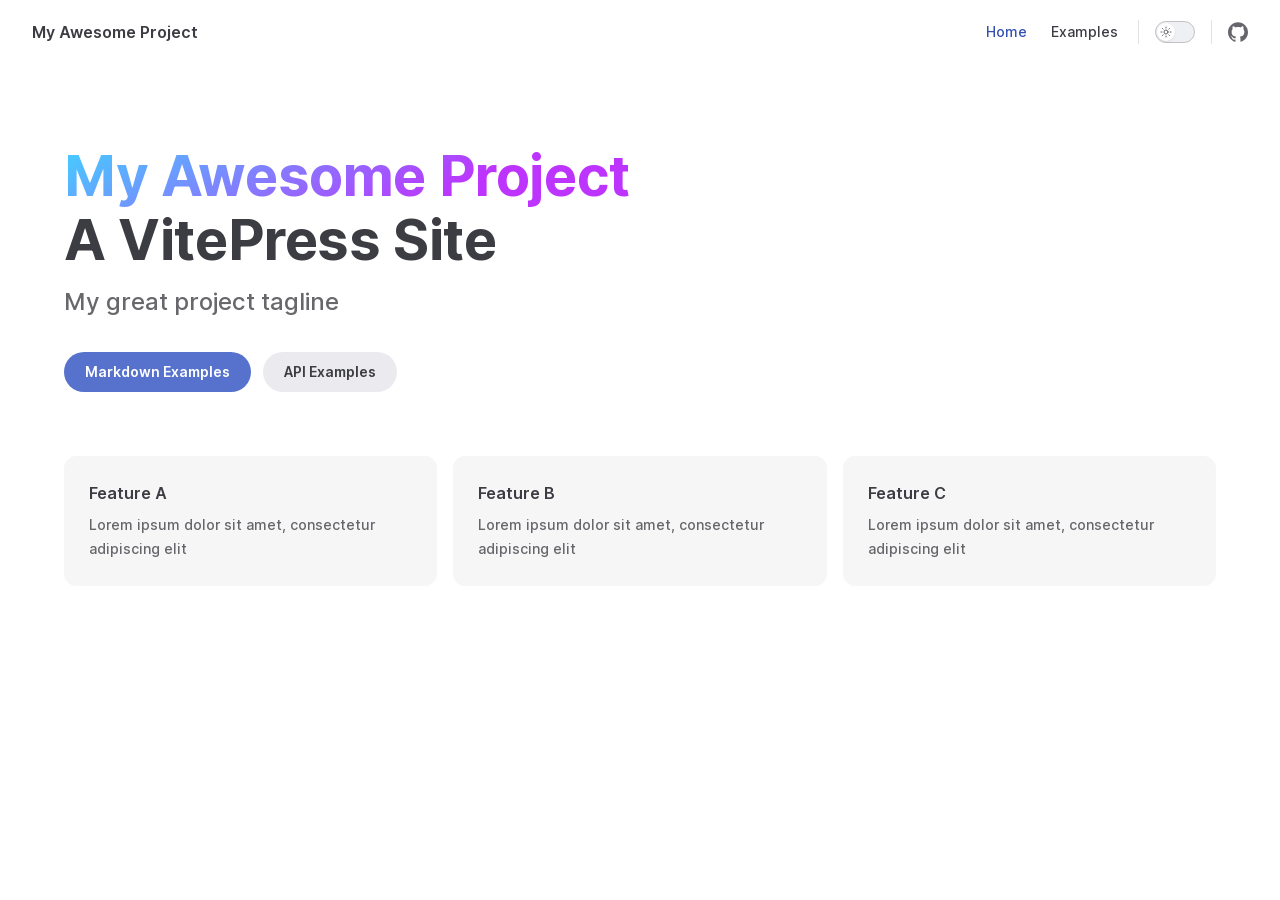
==== index.html @ 5af8e195 "Deploying to gh-pages from @ zhangmaolong/site@0ab5a3b5609241887025835de467642838b5fb81 🚀" ====
<!DOCTYPE html>
<html lang="en-US" dir="ltr">
  <head>
    <meta charset="utf-8">
    <meta name="viewport" content="width=device-width,initial-scale=1">
    <title>My Awesome Project</title>
    <meta name="description" content="A VitePress Site">
    <meta name="generator" content="VitePress v1.0.0-rc.44">
    <link rel="preload stylesheet" href="/assets/style.Crjlal7w.css" as="style">
    
    <script type="module" src="/assets/app.Dang8TwJ.js"></script>
    <link rel="preload" href="/assets/inter-roman-latin.Bu8hRsVA.woff2" as="font" type="font/woff2" crossorigin="">
    <link rel="modulepreload" href="/assets/chunks/framework.DJNpd0GG.js">
    <link rel="modulepreload" href="/assets/chunks/theme.CcxA9qVn.js">
    <link rel="modulepreload" href="/assets/index.md.Dby3Z3xr.lean.js">
    <script id="check-dark-mode">(()=>{const e=localStorage.getItem("vitepress-theme-appearance")||"auto",a=window.matchMedia("(prefers-color-scheme: dark)").matches;(!e||e==="auto"?a:e==="dark")&&document.documentElement.classList.add("dark")})();</script>
    <script id="check-mac-os">document.documentElement.classList.toggle("mac",/Mac|iPhone|iPod|iPad/i.test(navigator.platform));</script>
  </head>
  <body>
    <div id="app"><div class="Layout" data-v-730d874e><!--[--><!--]--><!--[--><span tabindex="-1" data-v-f8e4fa18></span><a href="#VPContent" class="VPSkipLink visually-hidden" data-v-f8e4fa18> Skip to content </a><!--]--><!----><header class="VPNav" data-v-730d874e data-v-f2d5ab49><div class="VPNavBar top" data-v-f2d5ab49 data-v-5117da3f><div class="wrapper" data-v-5117da3f><div class="container" data-v-5117da3f><div class="title" data-v-5117da3f><div class="VPNavBarTitle" data-v-5117da3f data-v-0aa328a5><a class="title" href="/" data-v-0aa328a5><!--[--><!--]--><!----><span data-v-0aa328a5>My Awesome Project</span><!--[--><!--]--></a></div></div><div class="content" data-v-5117da3f><div class="content-body" data-v-5117da3f><!--[--><!--]--><div class="VPNavBarSearch search" data-v-5117da3f><!----></div><nav aria-labelledby="main-nav-aria-label" class="VPNavBarMenu menu" data-v-5117da3f data-v-e668ad5e><span id="main-nav-aria-label" class="visually-hidden" data-v-e668ad5e>Main Navigation</span><!--[--><!--[--><a class="VPLink link VPNavBarMenuLink active" href="/" tabindex="0" data-v-e668ad5e data-v-145010f5><!--[--><span data-v-145010f5>Home</span><!--]--></a><!--]--><!--[--><a class="VPLink link VPNavBarMenuLink" href="/markdown-examples.html" tabindex="0" data-v-e668ad5e data-v-145010f5><!--[--><span data-v-145010f5>Examples</span><!--]--></a><!--]--><!--]--></nav><!----><div class="VPNavBarAppearance appearance" data-v-5117da3f data-v-3e006368><button class="VPSwitch VPSwitchAppearance" type="button" role="switch" title="Switch to dark theme" aria-checked="false" data-v-3e006368 data-v-73aa4517 data-v-01a73279><span class="check" data-v-01a73279><span class="icon" data-v-01a73279><!--[--><span class="vpi-sun sun" data-v-73aa4517></span><span class="vpi-moon moon" data-v-73aa4517></span><!--]--></span></span></button></div><div class="VPSocialLinks VPNavBarSocialLinks social-links" data-v-5117da3f data-v-faebd6c0 data-v-2df58448><!--[--><a class="VPSocialLink no-icon" href="https://github.com/vuejs/vitepress" aria-label="github" target="_blank" rel="noopener" data-v-2df58448 data-v-16775064><span class="vpi-social-github" /></a><!--]--></div><div class="VPFlyout VPNavBarExtra extra" data-v-5117da3f data-v-c2ef99ff data-v-0b4f1ce4><button type="button" class="button" aria-haspopup="true" aria-expanded="false" aria-label="extra navigation" data-v-0b4f1ce4><span class="vpi-more-horizontal icon" data-v-0b4f1ce4></span></button><div class="menu" data-v-0b4f1ce4><div class="VPMenu" data-v-0b4f1ce4 data-v-ffbcfee8><!----><!--[--><!--[--><!----><div class="group" data-v-c2ef99ff><div class="item appearance" data-v-c2ef99ff><p class="label" data-v-c2ef99ff>Appearance</p><div class="appearance-action" data-v-c2ef99ff><button class="VPSwitch VPSwitchAppearance" type="button" role="switch" title="Switch to dark theme" aria-checked="false" data-v-c2ef99ff data-v-73aa4517 data-v-01a73279><span class="check" data-v-01a73279><span class="icon" data-v-01a73279><!--[--><span class="vpi-sun sun" data-v-73aa4517></span><span class="vpi-moon moon" data-v-73aa4517></span><!--]--></span></span></button></div></div></div><div class="group" data-v-c2ef99ff><div class="item social-links" data-v-c2ef99ff><div class="VPSocialLinks social-links-list" data-v-c2ef99ff data-v-2df58448><!--[--><a class="VPSocialLink no-icon" href="https://github.com/vuejs/vitepress" aria-label="github" target="_blank" rel="noopener" data-v-2df58448 data-v-16775064><span class="vpi-social-github" /></a><!--]--></div></div></div><!--]--><!--]--></div></div></div><!--[--><!--]--><button type="button" class="VPNavBarHamburger hamburger" aria-label="mobile navigation" aria-expanded="false" aria-controls="VPNavScreen" data-v-5117da3f data-v-083282e1><span class="container" data-v-083282e1><span class="top" data-v-083282e1></span><span class="middle" data-v-083282e1></span><span class="bottom" data-v-083282e1></span></span></button></div></div></div></div><div class="divider" data-v-5117da3f><div class="divider-line" data-v-5117da3f></div></div></div><!----></header><!----><!----><div class="VPContent is-home" id="VPContent" data-v-730d874e data-v-97a14150><div class="VPHome" data-v-97a14150 data-v-e3a3ce57><!--[--><!--]--><div class="VPHero VPHomeHero" data-v-e3a3ce57 data-v-a7eb9db3><div class="container" data-v-a7eb9db3><div class="main" data-v-a7eb9db3><!--[--><!--]--><!--[--><h1 class="name" data-v-a7eb9db3><span class="clip" data-v-a7eb9db3>My Awesome Project</span></h1><p class="text" data-v-a7eb9db3>A VitePress Site</p><p class="tagline" data-v-a7eb9db3>My great project tagline</p><!--]--><!--[--><!--]--><div class="actions" data-v-a7eb9db3><!--[--><div class="action" data-v-a7eb9db3><a class="VPButton medium brand" href="/markdown-examples.html" data-v-a7eb9db3 data-v-7ad72123>Markdown Examples</a></div><div class="action" data-v-a7eb9db3><a class="VPButton medium alt" href="/api-examples.html" data-v-a7eb9db3 data-v-7ad72123>API Examples</a></div><!--]--></div><!--[--><!--]--></div><!----></div></div><!--[--><!--]--><!--[--><!--]--><div class="VPFeatures VPHomeFeatures" data-v-e3a3ce57 data-v-793554e1><div class="container" data-v-793554e1><div class="items" data-v-793554e1><!--[--><div class="grid-3 item" data-v-793554e1><div class="VPLink no-icon VPFeature" data-v-793554e1 data-v-e81cbb22><!--[--><article class="box" data-v-e81cbb22><!----><h2 class="title" data-v-e81cbb22>Feature A</h2><p class="details" data-v-e81cbb22>Lorem ipsum dolor sit amet, consectetur adipiscing elit</p><!----></article><!--]--></div></div><div class="grid-3 item" data-v-793554e1><div class="VPLink no-icon VPFeature" data-v-793554e1 data-v-e81cbb22><!--[--><article class="box" data-v-e81cbb22><!----><h2 class="title" data-v-e81cbb22>Feature B</h2><p class="details" data-v-e81cbb22>Lorem ipsum dolor sit amet, consectetur adipiscing elit</p><!----></article><!--]--></div></div><div class="grid-3 item" data-v-793554e1><div class="VPLink no-icon VPFeature" data-v-793554e1 data-v-e81cbb22><!--[--><article class="box" data-v-e81cbb22><!----><h2 class="title" data-v-e81cbb22>Feature C</h2><p class="details" data-v-e81cbb22>Lorem ipsum dolor sit amet, consectetur adipiscing elit</p><!----></article><!--]--></div></div><!--]--></div></div></div><!--[--><!--]--><div class="vp-doc container" style="--vp-offset:calc(50% - Infinitypx);" data-v-e3a3ce57 data-v-db194ff4><!--[--><div style="position:relative;" data-v-e3a3ce57><div></div></div><!--]--></div></div></div><!----><!--[--><!--]--></div></div>
    <script>window.__VP_HASH_MAP__=JSON.parse("{\"markdown-examples.md\":\"Cfq8M2Vy\",\"api-examples.md\":\"CEuHVTId\",\"index.md\":\"Dby3Z3xr\"}");window.__VP_SITE_DATA__=JSON.parse("{\"lang\":\"en-US\",\"dir\":\"ltr\",\"title\":\"My Awesome Project\",\"description\":\"A VitePress Site\",\"base\":\"/\",\"head\":[],\"router\":{\"prefetchLinks\":true},\"appearance\":true,\"themeConfig\":{\"nav\":[{\"text\":\"Home\",\"link\":\"/\"},{\"text\":\"Examples\",\"link\":\"/markdown-examples\"}],\"sidebar\":[{\"text\":\"Examples\",\"items\":[{\"text\":\"Markdown Examples\",\"link\":\"/markdown-examples\"},{\"text\":\"Runtime API Examples\",\"link\":\"/api-examples\"}]}],\"socialLinks\":[{\"icon\":\"github\",\"link\":\"https://github.com/vuejs/vitepress\"}]},\"locales\":{},\"scrollOffset\":134,\"cleanUrls\":false}");</script>
    
  </body>
</html>
---- assets/style.Crjlal7w.css ----
@font-face{font-family:Inter var;font-weight:100 900;font-display:swap;font-style:normal;font-named-instance:"Regular";src:url(/assets/inter-roman-cyrillic.CMhn1ESj.woff2) format("woff2");unicode-range:U+0301,U+0400-045F,U+0490-0491,U+04B0-04B1,U+2116}@font-face{font-family:Inter var;font-weight:100 900;font-display:swap;font-style:normal;font-named-instance:"Regular";src:url(/assets/inter-roman-cyrillic-ext.DxP3Awbn.woff2) format("woff2");unicode-range:U+0460-052F,U+1C80-1C88,U+20B4,U+2DE0-2DFF,U+A640-A69F,U+FE2E-FE2F}@font-face{font-family:Inter var;font-weight:100 900;font-display:swap;font-style:normal;font-named-instance:"Regular";src:url(/assets/inter-roman-greek.JvnBZ4YD.woff2) format("woff2");unicode-range:U+0370-03FF}@font-face{font-family:Inter var;font-weight:100 900;font-display:swap;font-style:normal;font-named-instance:"Regular";src:url(/assets/inter-roman-greek-ext.D0mI3NpI.woff2) format("woff2");unicode-range:U+1F00-1FFF}@font-face{font-family:Inter var;font-weight:100 900;font-display:swap;font-style:normal;font-named-instance:"Regular";src:url(/assets/inter-roman-latin.Bu8hRsVA.woff2) format("woff2");unicode-range:U+0000-00FF,U+0131,U+0152-0153,U+02BB-02BC,U+02C6,U+02DA,U+02DC,U+2000-206F,U+2074,U+20AC,U+2122,U+2191,U+2193,U+2212,U+2215,U+FEFF,U+FFFD}@font-face{font-family:Inter var;font-weight:100 900;font-display:swap;font-style:normal;font-named-instance:"Regular";src:url(/assets/inter-roman-latin-ext.ZlYT4o7i.woff2) format("woff2");unicode-range:U+0100-024F,U+0259,U+1E00-1EFF,U+2020,U+20A0-20AB,U+20AD-20CF,U+2113,U+2C60-2C7F,U+A720-A7FF}@font-face{font-family:Inter var;font-weight:100 900;font-display:swap;font-style:normal;font-named-instance:"Regular";src:url(/assets/inter-roman-vietnamese.ClpjcLMQ.woff2) format("woff2");unicode-range:U+0102-0103,U+0110-0111,U+0128-0129,U+0168-0169,U+01A0-01A1,U+01AF-01B0,U+1EA0-1EF9,U+20AB}@font-face{font-family:Inter var;font-weight:100 900;font-display:swap;font-style:italic;font-named-instance:"Italic";src:url(/assets/inter-italic-cyrillic.D6csxwjC.woff2) format("woff2");unicode-range:U+0301,U+0400-045F,U+0490-0491,U+04B0-04B1,U+2116}@font-face{font-family:Inter var;font-weight:100 900;font-display:swap;font-style:italic;font-named-instance:"Italic";src:url(/assets/inter-italic-cyrillic-ext.5XJwZIOp.woff2) format("woff2");unicode-range:U+0460-052F,U+1C80-1C88,U+20B4,U+2DE0-2DFF,U+A640-A69F,U+FE2E-FE2F}@font-face{font-family:Inter var;font-weight:100 900;font-display:swap;font-style:italic;font-named-instance:"Italic";src:url(/assets/inter-italic-greek.9J96vYpw.woff2) format("woff2");unicode-range:U+0370-03FF}@font-face{font-family:Inter var;font-weight:100 900;font-display:swap;font-style:italic;font-named-instance:"Italic";src:url(/assets/inter-italic-greek-ext.CHOfFY1k.woff2) format("woff2");unicode-range:U+1F00-1FFF}@font-face{font-family:Inter var;font-weight:100 900;font-display:swap;font-style:italic;font-named-instance:"Italic";src:url(/assets/inter-italic-latin.DbsTr1gm.woff2) format("woff2");unicode-range:U+0000-00FF,U+0131,U+0152-0153,U+02BB-02BC,U+02C6,U+02DA,U+02DC,U+2000-206F,U+2074,U+20AC,U+2122,U+2191,U+2193,U+2212,U+2215,U+FEFF,U+FFFD}@font-face{font-family:Inter var;font-weight:100 900;font-display:swap;font-style:italic;font-named-instance:"Italic";src:url(/assets/inter-italic-latin-ext.BGcWXLrn.woff2) format("woff2");unicode-range:U+0100-024F,U+0259,U+1E00-1EFF,U+2020,U+20A0-20AB,U+20AD-20CF,U+2113,U+2C60-2C7F,U+A720-A7FF}@font-face{font-family:Inter var;font-weight:100 900;font-display:swap;font-style:italic;font-named-instance:"Italic";src:url(/assets/inter-italic-vietnamese.DHNAd7Wr.woff2) format("woff2");unicode-range:U+0102-0103,U+0110-0111,U+0128-0129,U+0168-0169,U+01A0-01A1,U+01AF-01B0,U+1EA0-1EF9,U+20AB}@font-face{font-family:Chinese Quotes;src:local("PingFang SC Regular"),local("PingFang SC"),local("SimHei"),local("Source Han Sans SC");unicode-range:U+2018,U+2019,U+201C,U+201D}:root{--vp-c-white: #ffffff;--vp-c-black: #000000;--vp-c-neutral: var(--vp-c-black);--vp-c-neutral-inverse: var(--vp-c-white)}.dark{--vp-c-neutral: var(--vp-c-white);--vp-c-neutral-inverse: var(--vp-c-black)}:root{--vp-c-gray-1: #dddde3;--vp-c-gray-2: #e4e4e9;--vp-c-gray-3: #ebebef;--vp-c-gray-soft: rgba(142, 150, 170, .14);--vp-c-indigo-1: #3451b2;--vp-c-indigo-2: #3a5ccc;--vp-c-indigo-3: #5672cd;--vp-c-indigo-soft: rgba(100, 108, 255, .14);--vp-c-purple-1: #6f42c1;--vp-c-purple-2: #7e4cc9;--vp-c-purple-3: #8e5cd9;--vp-c-purple-soft: rgba(159, 122, 234, .14);--vp-c-green-1: #18794e;--vp-c-green-2: #299764;--vp-c-green-3: #30a46c;--vp-c-green-soft: rgba(16, 185, 129, .14);--vp-c-yellow-1: #915930;--vp-c-yellow-2: #946300;--vp-c-yellow-3: #9f6a00;--vp-c-yellow-soft: rgba(234, 179, 8, .14);--vp-c-red-1: #b8272c;--vp-c-red-2: #d5393e;--vp-c-red-3: #e0575b;--vp-c-red-soft: rgba(244, 63, 94, .14);--vp-c-sponsor: #db2777}.dark{--vp-c-gray-1: #515c67;--vp-c-gray-2: #414853;--vp-c-gray-3: #32363f;--vp-c-gray-soft: rgba(101, 117, 133, .16);--vp-c-indigo-1: #a8b1ff;--vp-c-indigo-2: #5c73e7;--vp-c-indigo-3: #3e63dd;--vp-c-indigo-soft: rgba(100, 108, 255, .16);--vp-c-purple-1: #c8abfa;--vp-c-purple-2: #a879e6;--vp-c-purple-3: #8e5cd9;--vp-c-purple-soft: rgba(159, 122, 234, .16);--vp-c-green-1: #3dd68c;--vp-c-green-2: #30a46c;--vp-c-green-3: #298459;--vp-c-green-soft: rgba(16, 185, 129, .16);--vp-c-yellow-1: #f9b44e;--vp-c-yellow-2: #da8b17;--vp-c-yellow-3: #a46a0a;--vp-c-yellow-soft: rgba(234, 179, 8, .16);--vp-c-red-1: #f66f81;--vp-c-red-2: #f14158;--vp-c-red-3: #b62a3c;--vp-c-red-soft: rgba(244, 63, 94, .16)}:root{--vp-c-bg: #ffffff;--vp-c-bg-alt: #f6f6f7;--vp-c-bg-elv: #ffffff;--vp-c-bg-soft: #f6f6f7}.dark{--vp-c-bg: #1b1b1f;--vp-c-bg-alt: #161618;--vp-c-bg-elv: #202127;--vp-c-bg-soft: #202127}:root{--vp-c-border: #c2c2c4;--vp-c-divider: #e2e2e3;--vp-c-gutter: #e2e2e3}.dark{--vp-c-border: #3c3f44;--vp-c-divider: #2e2e32;--vp-c-gutter: #000000}:root{--vp-c-text-1: rgba(60, 60, 67);--vp-c-text-2: rgba(60, 60, 67, .78);--vp-c-text-3: rgba(60, 60, 67, .56)}.dark{--vp-c-text-1: rgba(255, 255, 245, .86);--vp-c-text-2: rgba(235, 235, 245, .6);--vp-c-text-3: rgba(235, 235, 245, .38)}:root{--vp-c-default-1: var(--vp-c-gray-1);--vp-c-default-2: var(--vp-c-gray-2);--vp-c-default-3: var(--vp-c-gray-3);--vp-c-default-soft: var(--vp-c-gray-soft);--vp-c-brand-1: var(--vp-c-indigo-1);--vp-c-brand-2: var(--vp-c-indigo-2);--vp-c-brand-3: var(--vp-c-indigo-3);--vp-c-brand-soft: var(--vp-c-indigo-soft);--vp-c-brand: var(--vp-c-brand-1);--vp-c-tip-1: var(--vp-c-brand-1);--vp-c-tip-2: var(--vp-c-brand-2);--vp-c-tip-3: var(--vp-c-brand-3);--vp-c-tip-soft: var(--vp-c-brand-soft);--vp-c-note-1: var(--vp-c-brand-1);--vp-c-note-2: var(--vp-c-brand-2);--vp-c-note-3: var(--vp-c-brand-3);--vp-c-note-soft: var(--vp-c-brand-soft);--vp-c-success-1: var(--vp-c-green-1);--vp-c-success-2: var(--vp-c-green-2);--vp-c-success-3: var(--vp-c-green-3);--vp-c-success-soft: var(--vp-c-green-soft);--vp-c-important-1: var(--vp-c-purple-1);--vp-c-important-2: var(--vp-c-purple-2);--vp-c-important-3: var(--vp-c-purple-3);--vp-c-important-soft: var(--vp-c-purple-soft);--vp-c-warning-1: var(--vp-c-yellow-1);--vp-c-warning-2: var(--vp-c-yellow-2);--vp-c-warning-3: var(--vp-c-yellow-3);--vp-c-warning-soft: var(--vp-c-yellow-soft);--vp-c-danger-1: var(--vp-c-red-1);--vp-c-danger-2: var(--vp-c-red-2);--vp-c-danger-3: var(--vp-c-red-3);--vp-c-danger-soft: var(--vp-c-red-soft);--vp-c-caution-1: var(--vp-c-red-1);--vp-c-caution-2: var(--vp-c-red-2);--vp-c-caution-3: var(--vp-c-red-3);--vp-c-caution-soft: var(--vp-c-red-soft)}:root{--vp-font-family-base: "Chinese Quotes", "Inter var", "Inter", ui-sans-serif, system-ui, -apple-system, BlinkMacSystemFont, "Segoe UI", Roboto, "Helvetica Neue", Helvetica, Arial, "Noto Sans", sans-serif, "Apple Color Emoji", "Segoe UI Emoji", "Segoe UI Symbol", "Noto Color Emoji";--vp-font-family-mono: ui-monospace, SFMono-Regular, "SF Mono", Menlo, Monaco, Consolas, "Liberation Mono", "Courier New", monospace}:root{--vp-shadow-1: 0 1px 2px rgba(0, 0, 0, .04), 0 1px 2px rgba(0, 0, 0, .06);--vp-shadow-2: 0 3px 12px rgba(0, 0, 0, .07), 0 1px 4px rgba(0, 0, 0, .07);--vp-shadow-3: 0 12px 32px rgba(0, 0, 0, .1), 0 2px 6px rgba(0, 0, 0, .08);--vp-shadow-4: 0 14px 44px rgba(0, 0, 0, .12), 0 3px 9px rgba(0, 0, 0, .12);--vp-shadow-5: 0 18px 56px rgba(0, 0, 0, .16), 0 4px 12px rgba(0, 0, 0, .16)}:root{--vp-z-index-footer: 10;--vp-z-index-local-nav: 20;--vp-z-index-nav: 30;--vp-z-index-layout-top: 40;--vp-z-index-backdrop: 50;--vp-z-index-sidebar: 60}@media (min-width: 960px){:root{--vp-z-index-sidebar: 25}}:root{--vp-layout-max-width: 1440px}:root{--vp-header-anchor-symbol: "#"}:root{--vp-code-line-height: 1.7;--vp-code-font-size: .875em;--vp-code-color: var(--vp-c-brand-1);--vp-code-link-color: var(--vp-c-brand-1);--vp-code-link-hover-color: var(--vp-c-brand-2);--vp-code-bg: var(--vp-c-default-soft);--vp-code-block-color: var(--vp-c-text-2);--vp-code-block-bg: var(--vp-c-bg-alt);--vp-code-block-divider-color: var(--vp-c-gutter);--vp-code-lang-color: var(--vp-c-text-3);--vp-code-line-highlight-color: var(--vp-c-default-soft);--vp-code-line-number-color: var(--vp-c-text-3);--vp-code-line-diff-add-color: var(--vp-c-success-soft);--vp-code-line-diff-add-symbol-color: var(--vp-c-success-1);--vp-code-line-diff-remove-color: var(--vp-c-danger-soft);--vp-code-line-diff-remove-symbol-color: var(--vp-c-danger-1);--vp-code-line-warning-color: var(--vp-c-warning-soft);--vp-code-line-error-color: var(--vp-c-danger-soft);--vp-code-copy-code-border-color: var(--vp-c-divider);--vp-code-copy-code-bg: var(--vp-c-bg-soft);--vp-code-copy-code-hover-border-color: var(--vp-c-divider);--vp-code-copy-code-hover-bg: var(--vp-c-bg);--vp-code-copy-code-active-text: var(--vp-c-text-2);--vp-code-copy-copied-text-content: "Copied";--vp-code-tab-divider: var(--vp-code-block-divider-color);--vp-code-tab-text-color: var(--vp-c-text-2);--vp-code-tab-bg: var(--vp-code-block-bg);--vp-code-tab-hover-text-color: var(--vp-c-text-1);--vp-code-tab-active-text-color: var(--vp-c-text-1);--vp-code-tab-active-bar-color: var(--vp-c-brand-1)}:root{--vp-button-brand-border: transparent;--vp-button-brand-text: var(--vp-c-white);--vp-button-brand-bg: var(--vp-c-brand-3);--vp-button-brand-hover-border: transparent;--vp-button-brand-hover-text: var(--vp-c-white);--vp-button-brand-hover-bg: var(--vp-c-brand-2);--vp-button-brand-active-border: transparent;--vp-button-brand-active-text: var(--vp-c-white);--vp-button-brand-active-bg: var(--vp-c-brand-1);--vp-button-alt-border: transparent;--vp-button-alt-text: var(--vp-c-text-1);--vp-button-alt-bg: var(--vp-c-default-3);--vp-button-alt-hover-border: transparent;--vp-button-alt-hover-text: var(--vp-c-text-1);--vp-button-alt-hover-bg: var(--vp-c-default-2);--vp-button-alt-active-border: transparent;--vp-button-alt-active-text: var(--vp-c-text-1);--vp-button-alt-active-bg: var(--vp-c-default-1);--vp-button-sponsor-border: var(--vp-c-text-2);--vp-button-sponsor-text: var(--vp-c-text-2);--vp-button-sponsor-bg: transparent;--vp-button-sponsor-hover-border: var(--vp-c-sponsor);--vp-button-sponsor-hover-text: var(--vp-c-sponsor);--vp-button-sponsor-hover-bg: transparent;--vp-button-sponsor-active-border: var(--vp-c-sponsor);--vp-button-sponsor-active-text: var(--vp-c-sponsor);--vp-button-sponsor-active-bg: transparent}:root{--vp-custom-block-font-size: 14px;--vp-custom-block-code-font-size: 13px;--vp-custom-block-info-border: transparent;--vp-custom-block-info-text: var(--vp-c-text-1);--vp-custom-block-info-bg: var(--vp-c-default-soft);--vp-custom-block-info-code-bg: var(--vp-c-default-soft);--vp-custom-block-note-border: transparent;--vp-custom-block-note-text: var(--vp-c-text-1);--vp-custom-block-note-bg: var(--vp-c-default-soft);--vp-custom-block-note-code-bg: var(--vp-c-default-soft);--vp-custom-block-tip-border: transparent;--vp-custom-block-tip-text: var(--vp-c-text-1);--vp-custom-block-tip-bg: var(--vp-c-tip-soft);--vp-custom-block-tip-code-bg: var(--vp-c-tip-soft);--vp-custom-block-important-border: transparent;--vp-custom-block-important-text: var(--vp-c-text-1);--vp-custom-block-important-bg: var(--vp-c-important-soft);--vp-custom-block-important-code-bg: var(--vp-c-important-soft);--vp-custom-block-warning-border: transparent;--vp-custom-block-warning-text: var(--vp-c-text-1);--vp-custom-block-warning-bg: var(--vp-c-warning-soft);--vp-custom-block-warning-code-bg: var(--vp-c-warning-soft);--vp-custom-block-danger-border: transparent;--vp-custom-block-danger-text: var(--vp-c-text-1);--vp-custom-block-danger-bg: var(--vp-c-danger-soft);--vp-custom-block-danger-code-bg: var(--vp-c-danger-soft);--vp-custom-block-caution-border: transparent;--vp-custom-block-caution-text: var(--vp-c-text-1);--vp-custom-block-caution-bg: var(--vp-c-caution-soft);--vp-custom-block-caution-code-bg: var(--vp-c-caution-soft);--vp-custom-block-details-border: var(--vp-custom-block-info-border);--vp-custom-block-details-text: var(--vp-custom-block-info-text);--vp-custom-block-details-bg: var(--vp-custom-block-info-bg);--vp-custom-block-details-code-bg: var(--vp-custom-block-info-code-bg)}:root{--vp-input-border-color: var(--vp-c-border);--vp-input-bg-color: var(--vp-c-bg-alt);--vp-input-switch-bg-color: var(--vp-c-default-soft)}:root{--vp-nav-height: 64px;--vp-nav-bg-color: var(--vp-c-bg);--vp-nav-screen-bg-color: var(--vp-c-bg);--vp-nav-logo-height: 24px}.hide-nav{--vp-nav-height: 0px}.hide-nav .VPSidebar{--vp-nav-height: 22px}:root{--vp-local-nav-bg-color: var(--vp-c-bg)}:root{--vp-sidebar-width: 272px;--vp-sidebar-bg-color: var(--vp-c-bg-alt)}:root{--vp-backdrop-bg-color: rgba(0, 0, 0, .6)}:root{--vp-home-hero-name-color: var(--vp-c-brand-1);--vp-home-hero-name-background: transparent;--vp-home-hero-image-background-image: none;--vp-home-hero-image-filter: none}:root{--vp-badge-info-border: transparent;--vp-badge-info-text: var(--vp-c-text-2);--vp-badge-info-bg: var(--vp-c-default-soft);--vp-badge-tip-border: transparent;--vp-badge-tip-text: var(--vp-c-tip-1);--vp-badge-tip-bg: var(--vp-c-tip-soft);--vp-badge-warning-border: transparent;--vp-badge-warning-text: var(--vp-c-warning-1);--vp-badge-warning-bg: var(--vp-c-warning-soft);--vp-badge-danger-border: transparent;--vp-badge-danger-text: var(--vp-c-danger-1);--vp-badge-danger-bg: var(--vp-c-danger-soft)}:root{--vp-carbon-ads-text-color: var(--vp-c-text-1);--vp-carbon-ads-poweredby-color: var(--vp-c-text-2);--vp-carbon-ads-bg-color: var(--vp-c-bg-soft);--vp-carbon-ads-hover-text-color: var(--vp-c-brand-1);--vp-carbon-ads-hover-poweredby-color: var(--vp-c-text-1)}:root{--vp-local-search-bg: var(--vp-c-bg);--vp-local-search-result-bg: var(--vp-c-bg);--vp-local-search-result-border: var(--vp-c-divider);--vp-local-search-result-selected-bg: var(--vp-c-bg);--vp-local-search-result-selected-border: var(--vp-c-brand-1);--vp-local-search-highlight-bg: var(--vp-c-brand-1);--vp-local-search-highlight-text: var(--vp-c-neutral-inverse)}@media (prefers-reduced-motion: reduce){*,:before,:after{animation-delay:-1ms!important;animation-duration:1ms!important;animation-iteration-count:1!important;background-attachment:initial!important;scroll-behavior:auto!important;transition-duration:0s!important;transition-delay:0s!important}}*,:before,:after{box-sizing:border-box}html{line-height:1.4;font-size:16px;-webkit-text-size-adjust:100%}html.dark{color-scheme:dark}body{margin:0;width:100%;min-width:320px;min-height:100vh;line-height:24px;font-family:var(--vp-font-family-base);font-size:16px;font-weight:400;color:var(--vp-c-text-1);background-color:var(--vp-c-bg);font-synthesis:style;text-rendering:optimizeLegibility;-webkit-font-smoothing:antialiased;-moz-osx-font-smoothing:grayscale}main{display:block}h1,h2,h3,h4,h5,h6{margin:0;line-height:24px;font-size:16px;font-weight:400}p{margin:0}strong,b{font-weight:600}a,area,button,[role=button],input,label,select,summary,textarea{touch-action:manipulation}a{color:inherit;text-decoration:inherit}ol,ul{list-style:none;margin:0;padding:0}blockquote{margin:0}pre,code,kbd,samp{font-family:var(--vp-font-family-mono)}img,svg,video,canvas,audio,iframe,embed,object{display:block}figure{margin:0}img,video{max-width:100%;height:auto}button,input,optgroup,select,textarea{border:0;padding:0;line-height:inherit;color:inherit}button{padding:0;font-family:inherit;background-color:transparent;background-image:none}button:enabled,[role=button]:enabled{cursor:pointer}button:focus,button:focus-visible{outline:1px dotted;outline:4px auto -webkit-focus-ring-color}button:focus:not(:focus-visible){outline:none!important}input:focus,textarea:focus,select:focus{outline:none}table{border-collapse:collapse}input{background-color:transparent}input:-ms-input-placeholder,textarea:-ms-input-placeholder{color:var(--vp-c-text-3)}input::-ms-input-placeholder,textarea::-ms-input-placeholder{color:var(--vp-c-text-3)}input::placeholder,textarea::placeholder{color:var(--vp-c-text-3)}input::-webkit-outer-spin-button,input::-webkit-inner-spin-button{-webkit-appearance:none;margin:0}input[type=number]{-moz-appearance:textfield}textarea{resize:vertical}select{-webkit-appearance:none}fieldset{margin:0;padding:0}h1,h2,h3,h4,h5,h6,li,p{overflow-wrap:break-word}vite-error-overlay{z-index:9999}mjx-container{display:inline-block;margin:auto 2px -2px}mjx-container>svg{display:inline-block;margin:auto}[class^=vpi-],[class*=" vpi-"],.vp-icon{width:1em;height:1em}[class^=vpi-].bg,[class*=" vpi-"].bg,.vp-icon.bg{background-size:100% 100%;background-color:transparent}[class^=vpi-]:not(.bg),[class*=" vpi-"]:not(.bg),.vp-icon:not(.bg){-webkit-mask:var(--icon) no-repeat;mask:var(--icon) no-repeat;-webkit-mask-size:100% 100%;mask-size:100% 100%;background-color:currentColor;color:inherit}.vpi-align-left{--icon: url("data:image/svg+xml,%3Csvg xmlns='http://www.w3.org/2000/svg' fill='none' stroke='currentColor' stroke-linecap='round' stroke-linejoin='round' stroke-width='2' viewBox='0 0 24 24'%3E%3Cpath d='M21 6H3M15 12H3M17 18H3'/%3E%3C/svg%3E")}.vpi-arrow-right,.vpi-arrow-down,.vpi-arrow-left,.vpi-arrow-up{--icon: url("data:image/svg+xml,%3Csvg xmlns='http://www.w3.org/2000/svg' fill='none' stroke='currentColor' stroke-linecap='round' stroke-linejoin='round' stroke-width='2' viewBox='0 0 24 24'%3E%3Cpath d='M5 12h14M12 5l7 7-7 7'/%3E%3C/svg%3E")}.vpi-chevron-right,.vpi-chevron-down,.vpi-chevron-left,.vpi-chevron-up{--icon: url("data:image/svg+xml,%3Csvg xmlns='http://www.w3.org/2000/svg' fill='none' stroke='currentColor' stroke-linecap='round' stroke-linejoin='round' stroke-width='2' viewBox='0 0 24 24'%3E%3Cpath d='m9 18 6-6-6-6'/%3E%3C/svg%3E")}.vpi-chevron-down,.vpi-arrow-down{transform:rotate(90deg)}.vpi-chevron-left,.vpi-arrow-left{transform:rotate(180deg)}.vpi-chevron-up,.vpi-arrow-up{transform:rotate(-90deg)}.vpi-square-pen{--icon: url("data:image/svg+xml,%3Csvg xmlns='http://www.w3.org/2000/svg' fill='none' stroke='currentColor' stroke-linecap='round' stroke-linejoin='round' stroke-width='2' viewBox='0 0 24 24'%3E%3Cpath d='M12 3H5a2 2 0 0 0-2 2v14a2 2 0 0 0 2 2h14a2 2 0 0 0 2-2v-7'/%3E%3Cpath d='M18.375 2.625a2.121 2.121 0 1 1 3 3L12 15l-4 1 1-4Z'/%3E%3C/svg%3E")}.vpi-plus{--icon: url("data:image/svg+xml,%3Csvg xmlns='http://www.w3.org/2000/svg' fill='none' stroke='currentColor' stroke-linecap='round' stroke-linejoin='round' stroke-width='2' viewBox='0 0 24 24'%3E%3Cpath d='M5 12h14M12 5v14'/%3E%3C/svg%3E")}.vpi-sun{--icon: url("data:image/svg+xml,%3Csvg xmlns='http://www.w3.org/2000/svg' fill='none' stroke='currentColor' stroke-linecap='round' stroke-linejoin='round' stroke-width='2' viewBox='0 0 24 24'%3E%3Ccircle cx='12' cy='12' r='4'/%3E%3Cpath d='M12 2v2M12 20v2M4.93 4.93l1.41 1.41M17.66 17.66l1.41 1.41M2 12h2M20 12h2M6.34 17.66l-1.41 1.41M19.07 4.93l-1.41 1.41'/%3E%3C/svg%3E")}.vpi-moon{--icon: url("data:image/svg+xml,%3Csvg xmlns='http://www.w3.org/2000/svg' fill='none' stroke='currentColor' stroke-linecap='round' stroke-linejoin='round' stroke-width='2' viewBox='0 0 24 24'%3E%3Cpath d='M12 3a6 6 0 0 0 9 9 9 9 0 1 1-9-9Z'/%3E%3C/svg%3E")}.vpi-more-horizontal{--icon: url("data:image/svg+xml,%3Csvg xmlns='http://www.w3.org/2000/svg' fill='none' stroke='currentColor' stroke-linecap='round' stroke-linejoin='round' stroke-width='2' viewBox='0 0 24 24'%3E%3Ccircle cx='12' cy='12' r='1'/%3E%3Ccircle cx='19' cy='12' r='1'/%3E%3Ccircle cx='5' cy='12' r='1'/%3E%3C/svg%3E")}.vpi-languages{--icon: url("data:image/svg+xml,%3Csvg xmlns='http://www.w3.org/2000/svg' fill='none' stroke='currentColor' stroke-linecap='round' stroke-linejoin='round' stroke-width='2' viewBox='0 0 24 24'%3E%3Cpath d='m5 8 6 6M4 14l6-6 2-3M2 5h12M7 2h1M22 22l-5-10-5 10M14 18h6'/%3E%3C/svg%3E")}.vpi-heart{--icon: url("data:image/svg+xml,%3Csvg xmlns='http://www.w3.org/2000/svg' fill='none' stroke='currentColor' stroke-linecap='round' stroke-linejoin='round' stroke-width='2' viewBox='0 0 24 24'%3E%3Cpath d='M19 14c1.49-1.46 3-3.21 3-5.5A5.5 5.5 0 0 0 16.5 3c-1.76 0-3 .5-4.5 2-1.5-1.5-2.74-2-4.5-2A5.5 5.5 0 0 0 2 8.5c0 2.3 1.5 4.05 3 5.5l7 7Z'/%3E%3C/svg%3E")}.vpi-search{--icon: url("data:image/svg+xml,%3Csvg xmlns='http://www.w3.org/2000/svg' fill='none' stroke='currentColor' stroke-linecap='round' stroke-linejoin='round' stroke-width='2' viewBox='0 0 24 24'%3E%3Ccircle cx='11' cy='11' r='8'/%3E%3Cpath d='m21 21-4.3-4.3'/%3E%3C/svg%3E")}.vpi-layout-list{--icon: url("data:image/svg+xml,%3Csvg xmlns='http://www.w3.org/2000/svg' fill='none' stroke='currentColor' stroke-linecap='round' stroke-linejoin='round' stroke-width='2' viewBox='0 0 24 24'%3E%3Crect width='7' height='7' x='3' y='3' rx='1'/%3E%3Crect width='7' height='7' x='3' y='14' rx='1'/%3E%3Cpath d='M14 4h7M14 9h7M14 15h7M14 20h7'/%3E%3C/svg%3E")}.vpi-delete{--icon: url("data:image/svg+xml,%3Csvg xmlns='http://www.w3.org/2000/svg' fill='none' stroke='currentColor' stroke-linecap='round' stroke-linejoin='round' stroke-width='2' viewBox='0 0 24 24'%3E%3Cpath d='M20 5H9l-7 7 7 7h11a2 2 0 0 0 2-2V7a2 2 0 0 0-2-2ZM18 9l-6 6M12 9l6 6'/%3E%3C/svg%3E")}.vpi-corner-down-left{--icon: url("data:image/svg+xml,%3Csvg xmlns='http://www.w3.org/2000/svg' fill='none' stroke='currentColor' stroke-linecap='round' stroke-linejoin='round' stroke-width='2' viewBox='0 0 24 24'%3E%3Cpath d='m9 10-5 5 5 5'/%3E%3Cpath d='M20 4v7a4 4 0 0 1-4 4H4'/%3E%3C/svg%3E")}:root{--vp-icon-copy: url("data:image/svg+xml,%3Csvg xmlns='http://www.w3.org/2000/svg' fill='none' stroke='rgba(128,128,128,1)' stroke-linecap='round' stroke-linejoin='round' stroke-width='2' viewBox='0 0 24 24'%3E%3Crect width='8' height='4' x='8' y='2' rx='1' ry='1'/%3E%3Cpath d='M16 4h2a2 2 0 0 1 2 2v14a2 2 0 0 1-2 2H6a2 2 0 0 1-2-2V6a2 2 0 0 1 2-2h2'/%3E%3C/svg%3E");--vp-icon-copied: url("data:image/svg+xml,%3Csvg xmlns='http://www.w3.org/2000/svg' fill='none' stroke='rgba(128,128,128,1)' stroke-linecap='round' stroke-linejoin='round' stroke-width='2' viewBox='0 0 24 24'%3E%3Crect width='8' height='4' x='8' y='2' rx='1' ry='1'/%3E%3Cpath d='M16 4h2a2 2 0 0 1 2 2v14a2 2 0 0 1-2 2H6a2 2 0 0 1-2-2V6a2 2 0 0 1 2-2h2'/%3E%3Cpath d='m9 14 2 2 4-4'/%3E%3C/svg%3E")}.vpi-social-discord{--icon: url("data:image/svg+xml,%3Csvg xmlns='http://www.w3.org/2000/svg' viewBox='0 0 24 24'%3E%3Cpath d='M20.317 4.37a19.791 19.791 0 0 0-4.885-1.515.074.074 0 0 0-.079.037c-.21.375-.444.864-.608 1.25a18.27 18.27 0 0 0-5.487 0 12.64 12.64 0 0 0-.617-1.25.077.077 0 0 0-.079-.037A19.736 19.736 0 0 0 3.677 4.37a.07.07 0 0 0-.032.027C.533 9.046-.32 13.58.099 18.057a.082.082 0 0 0 .031.057 19.9 19.9 0 0 0 5.993 3.03.078.078 0 0 0 .084-.028c.462-.63.874-1.295 1.226-1.994a.076.076 0 0 0-.041-.106 13.107 13.107 0 0 1-1.872-.892.077.077 0 0 1-.008-.128 10.2 10.2 0 0 0 .372-.292.074.074 0 0 1 .077-.01c3.928 1.793 8.18 1.793 12.062 0a.074.074 0 0 1 .078.01c.12.098.246.198.373.292a.077.077 0 0 1-.006.127 12.299 12.299 0 0 1-1.873.892.077.077 0 0 0-.041.107c.36.698.772 1.362 1.225 1.993a.076.076 0 0 0 .084.028 19.839 19.839 0 0 0 6.002-3.03.077.077 0 0 0 .032-.054c.5-5.177-.838-9.674-3.549-13.66a.061.061 0 0 0-.031-.03zM8.02 15.33c-1.183 0-2.157-1.085-2.157-2.419 0-1.333.956-2.419 2.157-2.419 1.21 0 2.176 1.096 2.157 2.42 0 1.333-.956 2.418-2.157 2.418zm7.975 0c-1.183 0-2.157-1.085-2.157-2.419 0-1.333.955-2.419 2.157-2.419 1.21 0 2.176 1.096 2.157 2.42 0 1.333-.946 2.418-2.157 2.418Z'/%3E%3C/svg%3E")}.vpi-social-facebook{--icon: url("data:image/svg+xml,%3Csvg xmlns='http://www.w3.org/2000/svg' viewBox='0 0 24 24'%3E%3Cpath d='M9.101 23.691v-7.98H6.627v-3.667h2.474v-1.58c0-4.085 1.848-5.978 5.858-5.978.401 0 .955.042 1.468.103a8.68 8.68 0 0 1 1.141.195v3.325a8.623 8.623 0 0 0-.653-.036 26.805 26.805 0 0 0-.733-.009c-.707 0-1.259.096-1.675.309a1.686 1.686 0 0 0-.679.622c-.258.42-.374.995-.374 1.752v1.297h3.919l-.386 2.103-.287 1.564h-3.246v8.245C19.396 23.238 24 18.179 24 12.044c0-6.627-5.373-12-12-12s-12 5.373-12 12c0 5.628 3.874 10.35 9.101 11.647Z'/%3E%3C/svg%3E")}.vpi-social-github{--icon: url("data:image/svg+xml,%3Csvg xmlns='http://www.w3.org/2000/svg' viewBox='0 0 24 24'%3E%3Cpath d='M12 .297c-6.63 0-12 5.373-12 12 0 5.303 3.438 9.8 8.205 11.385.6.113.82-.258.82-.577 0-.285-.01-1.04-.015-2.04-3.338.724-4.042-1.61-4.042-1.61C4.422 18.07 3.633 17.7 3.633 17.7c-1.087-.744.084-.729.084-.729 1.205.084 1.838 1.236 1.838 1.236 1.07 1.835 2.809 1.305 3.495.998.108-.776.417-1.305.76-1.605-2.665-.3-5.466-1.332-5.466-5.93 0-1.31.465-2.38 1.235-3.22-.135-.303-.54-1.523.105-3.176 0 0 1.005-.322 3.3 1.23.96-.267 1.98-.399 3-.405 1.02.006 2.04.138 3 .405 2.28-1.552 3.285-1.23 3.285-1.23.645 1.653.24 2.873.12 3.176.765.84 1.23 1.91 1.23 3.22 0 4.61-2.805 5.625-5.475 5.92.42.36.81 1.096.81 2.22 0 1.606-.015 2.896-.015 3.286 0 .315.21.69.825.57C20.565 22.092 24 17.592 24 12.297c0-6.627-5.373-12-12-12'/%3E%3C/svg%3E")}.vpi-social-instagram{--icon: url("data:image/svg+xml,%3Csvg xmlns='http://www.w3.org/2000/svg' viewBox='0 0 24 24'%3E%3Cpath d='M7.03.084c-1.277.06-2.149.264-2.91.563a5.874 5.874 0 0 0-2.124 1.388 5.878 5.878 0 0 0-1.38 2.127C.321 4.926.12 5.8.064 7.076.008 8.354-.005 8.764.001 12.023c.007 3.259.021 3.667.083 4.947.061 1.277.264 2.149.563 2.911.308.789.72 1.457 1.388 2.123a5.872 5.872 0 0 0 2.129 1.38c.763.295 1.636.496 2.913.552 1.278.056 1.689.069 4.947.063 3.257-.007 3.668-.021 4.947-.082 1.28-.06 2.147-.265 2.91-.563a5.881 5.881 0 0 0 2.123-1.388 5.881 5.881 0 0 0 1.38-2.129c.295-.763.496-1.636.551-2.912.056-1.28.07-1.69.063-4.948-.006-3.258-.02-3.667-.081-4.947-.06-1.28-.264-2.148-.564-2.911a5.892 5.892 0 0 0-1.387-2.123 5.857 5.857 0 0 0-2.128-1.38C19.074.322 18.202.12 16.924.066 15.647.009 15.236-.006 11.977 0 8.718.008 8.31.021 7.03.084m.14 21.693c-1.17-.05-1.805-.245-2.228-.408a3.736 3.736 0 0 1-1.382-.895 3.695 3.695 0 0 1-.9-1.378c-.165-.423-.363-1.058-.417-2.228-.06-1.264-.072-1.644-.08-4.848-.006-3.204.006-3.583.061-4.848.05-1.169.246-1.805.408-2.228.216-.561.477-.96.895-1.382a3.705 3.705 0 0 1 1.379-.9c.423-.165 1.057-.361 2.227-.417 1.265-.06 1.644-.072 4.848-.08 3.203-.006 3.583.006 4.85.062 1.168.05 1.804.244 2.227.408.56.216.96.475 1.382.895.421.42.681.817.9 1.378.165.422.362 1.056.417 2.227.06 1.265.074 1.645.08 4.848.005 3.203-.006 3.583-.061 4.848-.051 1.17-.245 1.805-.408 2.23-.216.56-.477.96-.896 1.38a3.705 3.705 0 0 1-1.378.9c-.422.165-1.058.362-2.226.418-1.266.06-1.645.072-4.85.079-3.204.007-3.582-.006-4.848-.06m9.783-16.192a1.44 1.44 0 1 0 1.437-1.442 1.44 1.44 0 0 0-1.437 1.442M5.839 12.012a6.161 6.161 0 1 0 12.323-.024 6.162 6.162 0 0 0-12.323.024M8 12.008A4 4 0 1 1 12.008 16 4 4 0 0 1 8 12.008'/%3E%3C/svg%3E")}.vpi-social-linkedin{--icon: url("data:image/svg+xml,%3Csvg xmlns='http://www.w3.org/2000/svg' viewBox='0 0 24 24'%3E%3Cpath d='M20.447 20.452h-3.554v-5.569c0-1.328-.027-3.037-1.852-3.037-1.853 0-2.136 1.445-2.136 2.939v5.667H9.351V9h3.414v1.561h.046c.477-.9 1.637-1.85 3.37-1.85 3.601 0 4.267 2.37 4.267 5.455v6.286zM5.337 7.433a2.062 2.062 0 0 1-2.063-2.065 2.064 2.064 0 1 1 2.063 2.065zm1.782 13.019H3.555V9h3.564v11.452zM22.225 0H1.771C.792 0 0 .774 0 1.729v20.542C0 23.227.792 24 1.771 24h20.451C23.2 24 24 23.227 24 22.271V1.729C24 .774 23.2 0 22.222 0h.003z'/%3E%3C/svg%3E")}.vpi-social-mastodon{--icon: url("data:image/svg+xml,%3Csvg xmlns='http://www.w3.org/2000/svg' viewBox='0 0 24 24'%3E%3Cpath d='M23.268 5.313c-.35-2.578-2.617-4.61-5.304-5.004C17.51.242 15.792 0 11.813 0h-.03c-3.98 0-4.835.242-5.288.309C3.882.692 1.496 2.518.917 5.127.64 6.412.61 7.837.661 9.143c.074 1.874.088 3.745.26 5.611.118 1.24.325 2.47.62 3.68.55 2.237 2.777 4.098 4.96 4.857 2.336.792 4.849.923 7.256.38.265-.061.527-.132.786-.213.585-.184 1.27-.39 1.774-.753a.057.057 0 0 0 .023-.043v-1.809a.052.052 0 0 0-.02-.041.053.053 0 0 0-.046-.01 20.282 20.282 0 0 1-4.709.545c-2.73 0-3.463-1.284-3.674-1.818a5.593 5.593 0 0 1-.319-1.433.053.053 0 0 1 .066-.054c1.517.363 3.072.546 4.632.546.376 0 .75 0 1.125-.01 1.57-.044 3.224-.124 4.768-.422.038-.008.077-.015.11-.024 2.435-.464 4.753-1.92 4.989-5.604.008-.145.03-1.52.03-1.67.002-.512.167-3.63-.024-5.545zm-3.748 9.195h-2.561V8.29c0-1.309-.55-1.976-1.67-1.976-1.23 0-1.846.79-1.846 2.35v3.403h-2.546V8.663c0-1.56-.617-2.35-1.848-2.35-1.112 0-1.668.668-1.67 1.977v6.218H4.822V8.102c0-1.31.337-2.35 1.011-3.12.696-.77 1.608-1.164 2.74-1.164 1.311 0 2.302.5 2.962 1.498l.638 1.06.638-1.06c.66-.999 1.65-1.498 2.96-1.498 1.13 0 2.043.395 2.74 1.164.675.77 1.012 1.81 1.012 3.12z'/%3E%3C/svg%3E")}.vpi-social-npm{--icon: url("data:image/svg+xml,%3Csvg xmlns='http://www.w3.org/2000/svg' viewBox='0 0 24 24'%3E%3Cpath d='M1.763 0C.786 0 0 .786 0 1.763v20.474C0 23.214.786 24 1.763 24h20.474c.977 0 1.763-.786 1.763-1.763V1.763C24 .786 23.214 0 22.237 0zM5.13 5.323l13.837.019-.009 13.836h-3.464l.01-10.382h-3.456L12.04 19.17H5.113z'/%3E%3C/svg%3E")}.vpi-social-slack{--icon: url("data:image/svg+xml,%3Csvg xmlns='http://www.w3.org/2000/svg' viewBox='0 0 24 24'%3E%3Cpath d='M5.042 15.165a2.528 2.528 0 0 1-2.52 2.523A2.528 2.528 0 0 1 0 15.165a2.527 2.527 0 0 1 2.522-2.52h2.52v2.52zm1.271 0a2.527 2.527 0 0 1 2.521-2.52 2.527 2.527 0 0 1 2.521 2.52v6.313A2.528 2.528 0 0 1 8.834 24a2.528 2.528 0 0 1-2.521-2.522v-6.313zM8.834 5.042a2.528 2.528 0 0 1-2.521-2.52A2.528 2.528 0 0 1 8.834 0a2.528 2.528 0 0 1 2.521 2.522v2.52H8.834zm0 1.271a2.528 2.528 0 0 1 2.521 2.521 2.528 2.528 0 0 1-2.521 2.521H2.522A2.528 2.528 0 0 1 0 8.834a2.528 2.528 0 0 1 2.522-2.521h6.312zm10.122 2.521a2.528 2.528 0 0 1 2.522-2.521A2.528 2.528 0 0 1 24 8.834a2.528 2.528 0 0 1-2.522 2.521h-2.522V8.834zm-1.268 0a2.528 2.528 0 0 1-2.523 2.521 2.527 2.527 0 0 1-2.52-2.521V2.522A2.527 2.527 0 0 1 15.165 0a2.528 2.528 0 0 1 2.523 2.522v6.312zm-2.523 10.122a2.528 2.528 0 0 1 2.523 2.522A2.528 2.528 0 0 1 15.165 24a2.527 2.527 0 0 1-2.52-2.522v-2.522h2.52zm0-1.268a2.527 2.527 0 0 1-2.52-2.523 2.526 2.526 0 0 1 2.52-2.52h6.313A2.527 2.527 0 0 1 24 15.165a2.528 2.528 0 0 1-2.522 2.523h-6.313z'/%3E%3C/svg%3E")}.vpi-social-twitter,.vpi-social-x{--icon: url("data:image/svg+xml,%3Csvg xmlns='http://www.w3.org/2000/svg' viewBox='0 0 24 24'%3E%3Cpath d='M18.901 1.153h3.68l-8.04 9.19L24 22.846h-7.406l-5.8-7.584-6.638 7.584H.474l8.6-9.83L0 1.154h7.594l5.243 6.932ZM17.61 20.644h2.039L6.486 3.24H4.298Z'/%3E%3C/svg%3E")}.vpi-social-youtube{--icon: url("data:image/svg+xml,%3Csvg xmlns='http://www.w3.org/2000/svg' viewBox='0 0 24 24'%3E%3Cpath d='M23.498 6.186a3.016 3.016 0 0 0-2.122-2.136C19.505 3.545 12 3.545 12 3.545s-7.505 0-9.377.505A3.017 3.017 0 0 0 .502 6.186C0 8.07 0 12 0 12s0 3.93.502 5.814a3.016 3.016 0 0 0 2.122 2.136c1.871.505 9.376.505 9.376.505s7.505 0 9.377-.505a3.015 3.015 0 0 0 2.122-2.136C24 15.93 24 12 24 12s0-3.93-.502-5.814zM9.545 15.568V8.432L15.818 12l-6.273 3.568z'/%3E%3C/svg%3E")}.visually-hidden{position:absolute;width:1px;height:1px;white-space:nowrap;clip:rect(0 0 0 0);clip-path:inset(50%);overflow:hidden}.custom-block{border:1px solid transparent;border-radius:8px;padding:16px 16px 8px;line-height:24px;font-size:var(--vp-custom-block-font-size);color:var(--vp-c-text-2)}.custom-block.info{border-color:var(--vp-custom-block-info-border);color:var(--vp-custom-block-info-text);background-color:var(--vp-custom-block-info-bg)}.custom-block.info a,.custom-block.info code{color:var(--vp-c-brand-1)}.custom-block.info a:hover,.custom-block.info a:hover>code{color:var(--vp-c-brand-2)}.custom-block.info code{background-color:var(--vp-custom-block-info-code-bg)}.custom-block.note{border-color:var(--vp-custom-block-note-border);color:var(--vp-custom-block-note-text);background-color:var(--vp-custom-block-note-bg)}.custom-block.note a,.custom-block.note code{color:var(--vp-c-brand-1)}.custom-block.note a:hover,.custom-block.note a:hover>code{color:var(--vp-c-brand-2)}.custom-block.note code{background-color:var(--vp-custom-block-note-code-bg)}.custom-block.tip{border-color:var(--vp-custom-block-tip-border);color:var(--vp-custom-block-tip-text);background-color:var(--vp-custom-block-tip-bg)}.custom-block.tip a,.custom-block.tip code{color:var(--vp-c-tip-1)}.custom-block.tip a:hover,.custom-block.tip a:hover>code{color:var(--vp-c-tip-2)}.custom-block.tip code{background-color:var(--vp-custom-block-tip-code-bg)}.custom-block.important{border-color:var(--vp-custom-block-important-border);color:var(--vp-custom-block-important-text);background-color:var(--vp-custom-block-important-bg)}.custom-block.important a,.custom-block.important code{color:var(--vp-c-important-1)}.custom-block.important a:hover,.custom-block.important a:hover>code{color:var(--vp-c-important-2)}.custom-block.important code{background-color:var(--vp-custom-block-important-code-bg)}.custom-block.warning{border-color:var(--vp-custom-block-warning-border);color:var(--vp-custom-block-warning-text);background-color:var(--vp-custom-block-warning-bg)}.custom-block.warning a,.custom-block.warning code{color:var(--vp-c-warning-1)}.custom-block.warning a:hover,.custom-block.warning a:hover>code{color:var(--vp-c-warning-2)}.custom-block.warning code{background-color:var(--vp-custom-block-warning-code-bg)}.custom-block.danger{border-color:var(--vp-custom-block-danger-border);color:var(--vp-custom-block-danger-text);background-color:var(--vp-custom-block-danger-bg)}.custom-block.danger a,.custom-block.danger code{color:var(--vp-c-danger-1)}.custom-block.danger a:hover,.custom-block.danger a:hover>code{color:var(--vp-c-danger-2)}.custom-block.danger code{background-color:var(--vp-custom-block-danger-code-bg)}.custom-block.caution{border-color:var(--vp-custom-block-caution-border);color:var(--vp-custom-block-caution-text);background-color:var(--vp-custom-block-caution-bg)}.custom-block.caution a,.custom-block.caution code{color:var(--vp-c-caution-1)}.custom-block.caution a:hover,.custom-block.caution a:hover>code{color:var(--vp-c-caution-2)}.custom-block.caution code{background-color:var(--vp-custom-block-caution-code-bg)}.custom-block.details{border-color:var(--vp-custom-block-details-border);color:var(--vp-custom-block-details-text);background-color:var(--vp-custom-block-details-bg)}.custom-block.details a{color:var(--vp-c-brand-1)}.custom-block.details a:hover,.custom-block.details a:hover>code{color:var(--vp-c-brand-2)}.custom-block.details code{background-color:var(--vp-custom-block-details-code-bg)}.custom-block-title{font-weight:600}.custom-block p+p{margin:8px 0}.custom-block.details summary{margin:0 0 8px;font-weight:700;cursor:pointer;-webkit-user-select:none;user-select:none}.custom-block.details summary+p{margin:8px 0}.custom-block a{color:inherit;font-weight:600;text-decoration:underline;text-underline-offset:2px;transition:opacity .25s}.custom-block a:hover{opacity:.75}.custom-block code{font-size:var(--vp-custom-block-code-font-size)}.custom-block.custom-block th,.custom-block.custom-block blockquote>p{font-size:var(--vp-custom-block-font-size);color:inherit}.dark .vp-code span{color:var(--shiki-dark, inherit)}html:not(.dark) .vp-code span{color:var(--shiki-light, inherit)}.vp-code-group{margin-top:16px}.vp-code-group .tabs{position:relative;display:flex;margin-right:-24px;margin-left:-24px;padding:0 12px;background-color:var(--vp-code-tab-bg);overflow-x:auto;overflow-y:hidden;box-shadow:inset 0 -1px var(--vp-code-tab-divider)}@media (min-width: 640px){.vp-code-group .tabs{margin-right:0;margin-left:0;border-radius:8px 8px 0 0}}.vp-code-group .tabs input{position:fixed;opacity:0;pointer-events:none}.vp-code-group .tabs label{position:relative;display:inline-block;border-bottom:1px solid transparent;padding:0 12px;line-height:48px;font-size:14px;font-weight:500;color:var(--vp-code-tab-text-color);white-space:nowrap;cursor:pointer;transition:color .25s}.vp-code-group .tabs label:after{position:absolute;right:8px;bottom:-1px;left:8px;z-index:1;height:2px;border-radius:2px;content:"";background-color:transparent;transition:background-color .25s}.vp-code-group label:hover{color:var(--vp-code-tab-hover-text-color)}.vp-code-group input:checked+label{color:var(--vp-code-tab-active-text-color)}.vp-code-group input:checked+label:after{background-color:var(--vp-code-tab-active-bar-color)}.vp-code-group div[class*=language-],.vp-block{display:none;margin-top:0!important;border-top-left-radius:0!important;border-top-right-radius:0!important}.vp-code-group div[class*=language-].active,.vp-block.active{display:block}.vp-block{padding:20px 24px}.vp-doc h1,.vp-doc h2,.vp-doc h3,.vp-doc h4,.vp-doc h5,.vp-doc h6{position:relative;font-weight:600;outline:none}.vp-doc h1{letter-spacing:-.02em;line-height:40px;font-size:28px}.vp-doc h2{margin:48px 0 16px;border-top:1px solid var(--vp-c-divider);padding-top:24px;letter-spacing:-.02em;line-height:32px;font-size:24px}.vp-doc h3{margin:32px 0 0;letter-spacing:-.01em;line-height:28px;font-size:20px}.vp-doc .header-anchor{position:absolute;top:0;left:0;margin-left:-.87em;font-weight:500;-webkit-user-select:none;user-select:none;opacity:0;text-decoration:none;transition:color .25s,opacity .25s}.vp-doc .header-anchor:before{content:var(--vp-header-anchor-symbol)}.vp-doc h1:hover .header-anchor,.vp-doc h1 .header-anchor:focus,.vp-doc h2:hover .header-anchor,.vp-doc h2 .header-anchor:focus,.vp-doc h3:hover .header-anchor,.vp-doc h3 .header-anchor:focus,.vp-doc h4:hover .header-anchor,.vp-doc h4 .header-anchor:focus,.vp-doc h5:hover .header-anchor,.vp-doc h5 .header-anchor:focus,.vp-doc h6:hover .header-anchor,.vp-doc h6 .header-anchor:focus{opacity:1}@media (min-width: 768px){.vp-doc h1{letter-spacing:-.02em;line-height:40px;font-size:32px}}.vp-doc h2 .header-anchor{top:24px}.vp-doc p,.vp-doc summary{margin:16px 0}.vp-doc p{line-height:28px}.vp-doc blockquote{margin:16px 0;border-left:2px solid var(--vp-c-divider);padding-left:16px;transition:border-color .5s}.vp-doc blockquote>p{margin:0;font-size:16px;color:var(--vp-c-text-2);transition:color .5s}.vp-doc a{font-weight:500;color:var(--vp-c-brand-1);text-decoration:underline;text-underline-offset:2px;transition:color .25s,opacity .25s}.vp-doc a:hover{color:var(--vp-c-brand-2)}.vp-doc strong{font-weight:600}.vp-doc ul,.vp-doc ol{padding-left:1.25rem;margin:16px 0}.vp-doc ul{list-style:disc}.vp-doc ol{list-style:decimal}.vp-doc li+li{margin-top:8px}.vp-doc li>ol,.vp-doc li>ul{margin:8px 0 0}.vp-doc table{display:block;border-collapse:collapse;margin:20px 0;overflow-x:auto}.vp-doc tr{background-color:var(--vp-c-bg);border-top:1px solid var(--vp-c-divider);transition:background-color .5s}.vp-doc tr:nth-child(2n){background-color:var(--vp-c-bg-soft)}.vp-doc th,.vp-doc td{border:1px solid var(--vp-c-divider);padding:8px 16px}.vp-doc th{text-align:left;font-size:14px;font-weight:600;color:var(--vp-c-text-2);background-color:var(--vp-c-bg-soft)}.vp-doc td{font-size:14px}.vp-doc hr{margin:16px 0;border:none;border-top:1px solid var(--vp-c-divider)}.vp-doc .custom-block{margin:16px 0}.vp-doc .custom-block p{margin:8px 0;line-height:24px}.vp-doc .custom-block p:first-child{margin:0}.vp-doc .custom-block div[class*=language-]{margin:8px 0;border-radius:8px}.vp-doc .custom-block div[class*=language-] code{font-weight:400;background-color:transparent}.vp-doc .custom-block .vp-code-group .tabs{margin:0;border-radius:8px 8px 0 0}.vp-doc :not(pre,h1,h2,h3,h4,h5,h6)>code{font-size:var(--vp-code-font-size);color:var(--vp-code-color)}.vp-doc :not(pre)>code{border-radius:4px;padding:3px 6px;background-color:var(--vp-code-bg);transition:color .25s,background-color .5s}.vp-doc a>code{color:var(--vp-code-link-color)}.vp-doc a:hover>code{color:var(--vp-code-link-hover-color)}.vp-doc h1>code,.vp-doc h2>code,.vp-doc h3>code{font-size:.9em}.vp-doc div[class*=language-],.vp-block{position:relative;margin:16px -24px;background-color:var(--vp-code-block-bg);overflow-x:auto;transition:background-color .5s}@media (min-width: 640px){.vp-doc div[class*=language-],.vp-block{border-radius:8px;margin:16px 0}}@media (max-width: 639px){.vp-doc li div[class*=language-]{border-radius:8px 0 0 8px}}.vp-doc div[class*=language-]+div[class*=language-],.vp-doc div[class$=-api]+div[class*=language-],.vp-doc div[class*=language-]+div[class$=-api]>div[class*=language-]{margin-top:-8px}.vp-doc [class*=language-] pre,.vp-doc [class*=language-] code{direction:ltr;text-align:left;white-space:pre;word-spacing:normal;word-break:normal;word-wrap:normal;-moz-tab-size:4;-o-tab-size:4;tab-size:4;-webkit-hyphens:none;-moz-hyphens:none;-ms-hyphens:none;hyphens:none}.vp-doc [class*=language-] pre{position:relative;z-index:1;margin:0;padding:20px 0;background:transparent;overflow-x:auto}.vp-doc [class*=language-] code{display:block;padding:0 24px;width:fit-content;min-width:100%;line-height:var(--vp-code-line-height);font-size:var(--vp-code-font-size);color:var(--vp-code-block-color);transition:color .5s}.vp-doc [class*=language-] code .highlighted{background-color:var(--vp-code-line-highlight-color);transition:background-color .5s;margin:0 -24px;padding:0 24px;width:calc(100% + 48px);display:inline-block}.vp-doc [class*=language-] code .highlighted.error{background-color:var(--vp-code-line-error-color)}.vp-doc [class*=language-] code .highlighted.warning{background-color:var(--vp-code-line-warning-color)}.vp-doc [class*=language-] code .diff{transition:background-color .5s;margin:0 -24px;padding:0 24px;width:calc(100% + 48px);display:inline-block}.vp-doc [class*=language-] code .diff:before{position:absolute;left:10px}.vp-doc [class*=language-] .has-focused-lines .line:not(.has-focus){filter:blur(.095rem);opacity:.4;transition:filter .35s,opacity .35s}.vp-doc [class*=language-] .has-focused-lines .line:not(.has-focus){opacity:.7;transition:filter .35s,opacity .35s}.vp-doc [class*=language-]:hover .has-focused-lines .line:not(.has-focus){filter:blur(0);opacity:1}.vp-doc [class*=language-] code .diff.remove{background-color:var(--vp-code-line-diff-remove-color);opacity:.7}.vp-doc [class*=language-] code .diff.remove:before{content:"-";color:var(--vp-code-line-diff-remove-symbol-color)}.vp-doc [class*=language-] code .diff.add{background-color:var(--vp-code-line-diff-add-color)}.vp-doc [class*=language-] code .diff.add:before{content:"+";color:var(--vp-code-line-diff-add-symbol-color)}.vp-doc div[class*=language-].line-numbers-mode{padding-left:32px}.vp-doc .line-numbers-wrapper{position:absolute;top:0;bottom:0;left:0;z-index:3;border-right:1px solid var(--vp-code-block-divider-color);padding-top:20px;width:32px;text-align:center;font-family:var(--vp-font-family-mono);line-height:var(--vp-code-line-height);font-size:var(--vp-code-font-size);color:var(--vp-code-line-number-color);transition:border-color .5s,color .5s}.vp-doc [class*=language-]>button.copy{direction:ltr;position:absolute;top:12px;right:12px;z-index:3;border:1px solid var(--vp-code-copy-code-border-color);border-radius:4px;width:40px;height:40px;background-color:var(--vp-code-copy-code-bg);opacity:0;cursor:pointer;background-image:var(--vp-icon-copy);background-position:50%;background-size:20px;background-repeat:no-repeat;transition:border-color .25s,background-color .25s,opacity .25s}.vp-doc [class*=language-]:hover>button.copy,.vp-doc [class*=language-]>button.copy:focus{opacity:1}.vp-doc [class*=language-]>button.copy:hover,.vp-doc [class*=language-]>button.copy.copied{border-color:var(--vp-code-copy-code-hover-border-color);background-color:var(--vp-code-copy-code-hover-bg)}.vp-doc [class*=language-]>button.copy.copied,.vp-doc [class*=language-]>button.copy:hover.copied{border-radius:0 4px 4px 0;background-color:var(--vp-code-copy-code-hover-bg);background-image:var(--vp-icon-copied)}.vp-doc [class*=language-]>button.copy.copied:before,.vp-doc [class*=language-]>button.copy:hover.copied:before{position:relative;top:-1px;transform:translate(calc(-100% - 1px));display:flex;justify-content:center;align-items:center;border:1px solid var(--vp-code-copy-code-hover-border-color);border-right:0;border-radius:4px 0 0 4px;padding:0 10px;width:fit-content;height:40px;text-align:center;font-size:12px;font-weight:500;color:var(--vp-code-copy-code-active-text);background-color:var(--vp-code-copy-code-hover-bg);white-space:nowrap;content:var(--vp-code-copy-copied-text-content)}.vp-doc [class*=language-]>span.lang{position:absolute;top:2px;right:8px;z-index:2;font-size:12px;font-weight:500;color:var(--vp-code-lang-color);transition:color .4s,opacity .4s}.vp-doc [class*=language-]:hover>button.copy+span.lang,.vp-doc [class*=language-]>button.copy:focus+span.lang{opacity:0}.vp-doc .VPTeamMembers{margin-top:24px}.vp-doc .VPTeamMembers.small.count-1 .container{margin:0!important;max-width:calc((100% - 24px)/2)!important}.vp-doc .VPTeamMembers.small.count-2 .container,.vp-doc .VPTeamMembers.small.count-3 .container{max-width:100%!important}.vp-doc .VPTeamMembers.medium.count-1 .container{margin:0!important;max-width:calc((100% - 24px)/2)!important}:is(.vp-external-link-icon,.vp-doc a[href*="://"],.vp-doc a[target=_blank]):not(.no-icon):after{display:inline-block;margin-top:-1px;margin-left:4px;width:11px;height:11px;background:currentColor;color:var(--vp-c-text-3);flex-shrink:0;--icon: url("data:image/svg+xml, %3Csvg xmlns='http://www.w3.org/2000/svg' viewBox='0 0 24 24' %3E%3Cpath d='M0 0h24v24H0V0z' fill='none' /%3E%3Cpath d='M9 5v2h6.59L4 18.59 5.41 20 17 8.41V15h2V5H9z' /%3E%3C/svg%3E");-webkit-mask-image:var(--icon);mask-image:var(--icon)}.vp-external-link-icon:after{content:""}.external-link-icon-enabled :is(.vp-doc a[href*="://"],.vp-doc a[target=_blank]):after{content:"";color:currentColor}.vp-sponsor{border-radius:16px;overflow:hidden}.vp-sponsor.aside{border-radius:12px}.vp-sponsor-section+.vp-sponsor-section{margin-top:4px}.vp-sponsor-tier{margin:0 0 4px!important;text-align:center;letter-spacing:1px!important;line-height:24px;width:100%;font-weight:600;color:var(--vp-c-text-2);background-color:var(--vp-c-bg-soft)}.vp-sponsor.normal .vp-sponsor-tier{padding:13px 0 11px;font-size:14px}.vp-sponsor.aside .vp-sponsor-tier{padding:9px 0 7px;font-size:12px}.vp-sponsor-grid+.vp-sponsor-tier{margin-top:4px}.vp-sponsor-grid{display:flex;flex-wrap:wrap;gap:4px}.vp-sponsor-grid.xmini .vp-sponsor-grid-link{height:64px}.vp-sponsor-grid.xmini .vp-sponsor-grid-image{max-width:64px;max-height:22px}.vp-sponsor-grid.mini .vp-sponsor-grid-link{height:72px}.vp-sponsor-grid.mini .vp-sponsor-grid-image{max-width:96px;max-height:24px}.vp-sponsor-grid.small .vp-sponsor-grid-link{height:96px}.vp-sponsor-grid.small .vp-sponsor-grid-image{max-width:96px;max-height:24px}.vp-sponsor-grid.medium .vp-sponsor-grid-link{height:112px}.vp-sponsor-grid.medium .vp-sponsor-grid-image{max-width:120px;max-height:36px}.vp-sponsor-grid.big .vp-sponsor-grid-link{height:184px}.vp-sponsor-grid.big .vp-sponsor-grid-image{max-width:192px;max-height:56px}.vp-sponsor-grid[data-vp-grid="2"] .vp-sponsor-grid-item{width:calc((100% - 4px)/2)}.vp-sponsor-grid[data-vp-grid="3"] .vp-sponsor-grid-item{width:calc((100% - 4px * 2) / 3)}.vp-sponsor-grid[data-vp-grid="4"] .vp-sponsor-grid-item{width:calc((100% - 12px)/4)}.vp-sponsor-grid[data-vp-grid="5"] .vp-sponsor-grid-item{width:calc((100% - 16px)/5)}.vp-sponsor-grid[data-vp-grid="6"] .vp-sponsor-grid-item{width:calc((100% - 4px * 5) / 6)}.vp-sponsor-grid-item{flex-shrink:0;width:100%;background-color:var(--vp-c-bg-soft);transition:background-color .25s}.vp-sponsor-grid-item:hover{background-color:var(--vp-c-default-soft)}.vp-sponsor-grid-item:hover .vp-sponsor-grid-image{filter:grayscale(0) invert(0)}.vp-sponsor-grid-item.empty:hover{background-color:var(--vp-c-bg-soft)}.dark .vp-sponsor-grid-item:hover{background-color:var(--vp-c-white)}.dark .vp-sponsor-grid-item.empty:hover{background-color:var(--vp-c-bg-soft)}.vp-sponsor-grid-link{display:flex}.vp-sponsor-grid-box{display:flex;justify-content:center;align-items:center;width:100%}.vp-sponsor-grid-image{max-width:100%;filter:grayscale(1);transition:filter .25s}.dark .vp-sponsor-grid-image{filter:grayscale(1) invert(1)}.VPBadge{display:inline-block;margin-left:2px;border:1px solid transparent;border-radius:12px;padding:0 10px;line-height:22px;font-size:12px;font-weight:500;transform:translateY(-2px)}.VPBadge.small{padding:0 6px;line-height:18px;font-size:10px;transform:translateY(-8px)}.VPDocFooter .VPBadge{display:none}.vp-doc h1>.VPBadge{margin-top:4px;vertical-align:top}.vp-doc h2>.VPBadge{margin-top:3px;padding:0 8px;vertical-align:top}.vp-doc h3>.VPBadge{vertical-align:middle}.vp-doc h4>.VPBadge,.vp-doc h5>.VPBadge,.vp-doc h6>.VPBadge{vertical-align:middle;line-height:18px}.VPBadge.info{border-color:var(--vp-badge-info-border);color:var(--vp-badge-info-text);background-color:var(--vp-badge-info-bg)}.VPBadge.tip{border-color:var(--vp-badge-tip-border);color:var(--vp-badge-tip-text);background-color:var(--vp-badge-tip-bg)}.VPBadge.warning{border-color:var(--vp-badge-warning-border);color:var(--vp-badge-warning-text);background-color:var(--vp-badge-warning-bg)}.VPBadge.danger{border-color:var(--vp-badge-danger-border);color:var(--vp-badge-danger-text);background-color:var(--vp-badge-danger-bg)}.VPBackdrop[data-v-8169aaa8]{position:fixed;top:0;right:0;bottom:0;left:0;z-index:var(--vp-z-index-backdrop);background:var(--vp-backdrop-bg-color);transition:opacity .5s}.VPBackdrop.fade-enter-from[data-v-8169aaa8],.VPBackdrop.fade-leave-to[data-v-8169aaa8]{opacity:0}.VPBackdrop.fade-leave-active[data-v-8169aaa8]{transition-duration:.25s}@media (min-width: 1280px){.VPBackdrop[data-v-8169aaa8]{display:none}}.NotFound[data-v-691c81f7]{padding:64px 24px 96px;text-align:center}@media (min-width: 768px){.NotFound[data-v-691c81f7]{padding:96px 32px 168px}}.code[data-v-691c81f7]{line-height:64px;font-size:64px;font-weight:600}.title[data-v-691c81f7]{padding-top:12px;letter-spacing:2px;line-height:20px;font-size:20px;font-weight:700}.divider[data-v-691c81f7]{margin:24px auto 18px;width:64px;height:1px;background-color:var(--vp-c-divider)}.quote[data-v-691c81f7]{margin:0 auto;max-width:256px;font-size:14px;font-weight:500;color:var(--vp-c-text-2)}.action[data-v-691c81f7]{padding-top:20px}.link[data-v-691c81f7]{display:inline-block;border:1px solid var(--vp-c-brand-1);border-radius:16px;padding:3px 16px;font-size:14px;font-weight:500;color:var(--vp-c-brand-1);transition:border-color .25s,color .25s}.link[data-v-691c81f7]:hover{border-color:var(--vp-c-brand-2);color:var(--vp-c-brand-2)}.root[data-v-c98c4919]{position:relative;z-index:1}.nested[data-v-c98c4919]{padding-right:16px;padding-left:16px}.outline-link[data-v-c98c4919]{display:block;line-height:32px;font-size:14px;font-weight:400;color:var(--vp-c-text-2);white-space:nowrap;overflow:hidden;text-overflow:ellipsis;transition:color .5s}.outline-link[data-v-c98c4919]:hover,.outline-link.active[data-v-c98c4919]{color:var(--vp-c-text-1);transition:color .25s}.outline-link.nested[data-v-c98c4919]{padding-left:13px}.VPDocAsideOutline[data-v-e6bb35c5]{display:none}.VPDocAsideOutline.has-outline[data-v-e6bb35c5]{display:block}.content[data-v-e6bb35c5]{position:relative;border-left:1px solid var(--vp-c-divider);padding-left:16px;font-size:13px;font-weight:500}.outline-marker[data-v-e6bb35c5]{position:absolute;top:32px;left:-1px;z-index:0;opacity:0;width:2px;border-radius:2px;height:18px;background-color:var(--vp-c-brand-1);transition:top .25s cubic-bezier(0,1,.5,1),background-color .5s,opacity .25s}.outline-title[data-v-e6bb35c5]{line-height:32px;font-size:14px;font-weight:600}.VPDocAside[data-v-3e8aba0e]{display:flex;flex-direction:column;flex-grow:1}.spacer[data-v-3e8aba0e]{flex-grow:1}.VPDocAside[data-v-3e8aba0e] .spacer+.VPDocAsideSponsors,.VPDocAside[data-v-3e8aba0e] .spacer+.VPDocAsideCarbonAds{margin-top:24px}.VPDocAside[data-v-3e8aba0e] .VPDocAsideSponsors+.VPDocAsideCarbonAds{margin-top:16px}.VPLastUpdated[data-v-06bc3f84]{line-height:24px;font-size:14px;font-weight:500;color:var(--vp-c-text-2)}@media (min-width: 640px){.VPLastUpdated[data-v-06bc3f84]{line-height:32px;font-size:14px;font-weight:500}}.VPDocFooter[data-v-303e5403]{margin-top:64px}.edit-info[data-v-303e5403]{padding-bottom:18px}@media (min-width: 640px){.edit-info[data-v-303e5403]{display:flex;justify-content:space-between;align-items:center;padding-bottom:14px}}.edit-link-button[data-v-303e5403]{display:flex;align-items:center;border:0;line-height:32px;font-size:14px;font-weight:500;color:var(--vp-c-brand-1);transition:color .25s}.edit-link-button[data-v-303e5403]:hover{color:var(--vp-c-brand-2)}.edit-link-icon[data-v-303e5403]{margin-right:8px}.prev-next[data-v-303e5403]{border-top:1px solid var(--vp-c-divider);padding-top:24px;display:grid;grid-row-gap:8px}@media (min-width: 640px){.prev-next[data-v-303e5403]{grid-template-columns:repeat(2,1fr);grid-column-gap:16px}}.pager-link[data-v-303e5403]{display:block;border:1px solid var(--vp-c-divider);border-radius:8px;padding:11px 16px 13px;width:100%;height:100%;transition:border-color .25s}.pager-link[data-v-303e5403]:hover{border-color:var(--vp-c-brand-1)}.pager-link.next[data-v-303e5403]{margin-left:auto;text-align:right}.desc[data-v-303e5403]{display:block;line-height:20px;font-size:12px;font-weight:500;color:var(--vp-c-text-2)}.title[data-v-303e5403]{display:block;line-height:20px;font-size:14px;font-weight:500;color:var(--vp-c-brand-1);transition:color .25s}.VPDoc[data-v-532ee90d]{padding:32px 24px 96px;width:100%}@media (min-width: 768px){.VPDoc[data-v-532ee90d]{padding:48px 32px 128px}}@media (min-width: 960px){.VPDoc[data-v-532ee90d]{padding:48px 32px 0}.VPDoc:not(.has-sidebar) .container[data-v-532ee90d]{display:flex;justify-content:center;max-width:992px}.VPDoc:not(.has-sidebar) .content[data-v-532ee90d]{max-width:752px}}@media (min-width: 1280px){.VPDoc .container[data-v-532ee90d]{display:flex;justify-content:center}.VPDoc .aside[data-v-532ee90d]{display:block}}@media (min-width: 1440px){.VPDoc:not(.has-sidebar) .content[data-v-532ee90d]{max-width:784px}.VPDoc:not(.has-sidebar) .container[data-v-532ee90d]{max-width:1104px}}.container[data-v-532ee90d]{margin:0 auto;width:100%}.aside[data-v-532ee90d]{position:relative;display:none;order:2;flex-grow:1;padding-left:32px;width:100%;max-width:256px}.left-aside[data-v-532ee90d]{order:1;padding-left:unset;padding-right:32px}.aside-container[data-v-532ee90d]{position:fixed;top:0;padding-top:calc(var(--vp-nav-height) + var(--vp-layout-top-height, 0px) + var(--vp-doc-top-height, 0px) + 48px);width:224px;height:100vh;overflow-x:hidden;overflow-y:auto;scrollbar-width:none}.aside-container[data-v-532ee90d]::-webkit-scrollbar{display:none}.aside-curtain[data-v-532ee90d]{position:fixed;bottom:0;z-index:10;width:224px;height:32px;background:linear-gradient(transparent,var(--vp-c-bg) 70%)}.aside-content[data-v-532ee90d]{display:flex;flex-direction:column;min-height:calc(100vh - (var(--vp-nav-height) + var(--vp-layout-top-height, 0px) + 48px));padding-bottom:32px}.content[data-v-532ee90d]{position:relative;margin:0 auto;width:100%}@media (min-width: 960px){.content[data-v-532ee90d]{padding:0 32px 128px}}@media (min-width: 1280px){.content[data-v-532ee90d]{order:1;margin:0;min-width:640px}}.content-container[data-v-532ee90d]{margin:0 auto}.VPDoc.has-aside .content-container[data-v-532ee90d]{max-width:688px}.VPButton[data-v-7ad72123]{display:inline-block;border:1px solid transparent;text-align:center;font-weight:600;white-space:nowrap;transition:color .25s,border-color .25s,background-color .25s}.VPButton[data-v-7ad72123]:active{transition:color .1s,border-color .1s,background-color .1s}.VPButton.medium[data-v-7ad72123]{border-radius:20px;padding:0 20px;line-height:38px;font-size:14px}.VPButton.big[data-v-7ad72123]{border-radius:24px;padding:0 24px;line-height:46px;font-size:16px}.VPButton.brand[data-v-7ad72123]{border-color:var(--vp-button-brand-border);color:var(--vp-button-brand-text);background-color:var(--vp-button-brand-bg)}.VPButton.brand[data-v-7ad72123]:hover{border-color:var(--vp-button-brand-hover-border);color:var(--vp-button-brand-hover-text);background-color:var(--vp-button-brand-hover-bg)}.VPButton.brand[data-v-7ad72123]:active{border-color:var(--vp-button-brand-active-border);color:var(--vp-button-brand-active-text);background-color:var(--vp-button-brand-active-bg)}.VPButton.alt[data-v-7ad72123]{border-color:var(--vp-button-alt-border);color:var(--vp-button-alt-text);background-color:var(--vp-button-alt-bg)}.VPButton.alt[data-v-7ad72123]:hover{border-color:var(--vp-button-alt-hover-border);color:var(--vp-button-alt-hover-text);background-color:var(--vp-button-alt-hover-bg)}.VPButton.alt[data-v-7ad72123]:active{border-color:var(--vp-button-alt-active-border);color:var(--vp-button-alt-active-text);background-color:var(--vp-button-alt-active-bg)}.VPButton.sponsor[data-v-7ad72123]{border-color:var(--vp-button-sponsor-border);color:var(--vp-button-sponsor-text);background-color:var(--vp-button-sponsor-bg)}.VPButton.sponsor[data-v-7ad72123]:hover{border-color:var(--vp-button-sponsor-hover-border);color:var(--vp-button-sponsor-hover-text);background-color:var(--vp-button-sponsor-hover-bg)}.VPButton.sponsor[data-v-7ad72123]:active{border-color:var(--vp-button-sponsor-active-border);color:var(--vp-button-sponsor-active-text);background-color:var(--vp-button-sponsor-active-bg)}html:not(.dark) .VPImage.dark[data-v-3c8ddd5c]{display:none}.dark .VPImage.light[data-v-3c8ddd5c]{display:none}.VPHero[data-v-a7eb9db3]{margin-top:calc((var(--vp-nav-height) + var(--vp-layout-top-height, 0px)) * -1);padding:calc(var(--vp-nav-height) + var(--vp-layout-top-height, 0px) + 48px) 24px 48px}@media (min-width: 640px){.VPHero[data-v-a7eb9db3]{padding:calc(var(--vp-nav-height) + var(--vp-layout-top-height, 0px) + 80px) 48px 64px}}@media (min-width: 960px){.VPHero[data-v-a7eb9db3]{padding:calc(var(--vp-nav-height) + var(--vp-layout-top-height, 0px) + 80px) 64px 64px}}.container[data-v-a7eb9db3]{display:flex;flex-direction:column;margin:0 auto;max-width:1152px}@media (min-width: 960px){.container[data-v-a7eb9db3]{flex-direction:row}}.main[data-v-a7eb9db3]{position:relative;z-index:10;order:2;flex-grow:1;flex-shrink:0}.VPHero.has-image .container[data-v-a7eb9db3]{text-align:center}@media (min-width: 960px){.VPHero.has-image .container[data-v-a7eb9db3]{text-align:left}}@media (min-width: 960px){.main[data-v-a7eb9db3]{order:1;width:calc((100% / 3) * 2)}.VPHero.has-image .main[data-v-a7eb9db3]{max-width:592px}}.name[data-v-a7eb9db3],.text[data-v-a7eb9db3]{max-width:392px;letter-spacing:-.4px;line-height:40px;font-size:32px;font-weight:700;white-space:pre-wrap}.VPHero.has-image .name[data-v-a7eb9db3],.VPHero.has-image .text[data-v-a7eb9db3]{margin:0 auto}.name[data-v-a7eb9db3]{color:var(--vp-home-hero-name-color)}.clip[data-v-a7eb9db3]{background:var(--vp-home-hero-name-background);-webkit-background-clip:text;background-clip:text;-webkit-text-fill-color:var(--vp-home-hero-name-color)}@media (min-width: 640px){.name[data-v-a7eb9db3],.text[data-v-a7eb9db3]{max-width:576px;line-height:56px;font-size:48px}}@media (min-width: 960px){.name[data-v-a7eb9db3],.text[data-v-a7eb9db3]{line-height:64px;font-size:56px}.VPHero.has-image .name[data-v-a7eb9db3],.VPHero.has-image .text[data-v-a7eb9db3]{margin:0}}.tagline[data-v-a7eb9db3]{padding-top:8px;max-width:392px;line-height:28px;font-size:18px;font-weight:500;white-space:pre-wrap;color:var(--vp-c-text-2)}.VPHero.has-image .tagline[data-v-a7eb9db3]{margin:0 auto}@media (min-width: 640px){.tagline[data-v-a7eb9db3]{padding-top:12px;max-width:576px;line-height:32px;font-size:20px}}@media (min-width: 960px){.tagline[data-v-a7eb9db3]{line-height:36px;font-size:24px}.VPHero.has-image .tagline[data-v-a7eb9db3]{margin:0}}.actions[data-v-a7eb9db3]{display:flex;flex-wrap:wrap;margin:-6px;padding-top:24px}.VPHero.has-image .actions[data-v-a7eb9db3]{justify-content:center}@media (min-width: 640px){.actions[data-v-a7eb9db3]{padding-top:32px}}@media (min-width: 960px){.VPHero.has-image .actions[data-v-a7eb9db3]{justify-content:flex-start}}.action[data-v-a7eb9db3]{flex-shrink:0;padding:6px}.image[data-v-a7eb9db3]{order:1;margin:-76px -24px -48px}@media (min-width: 640px){.image[data-v-a7eb9db3]{margin:-108px -24px -48px}}@media (min-width: 960px){.image[data-v-a7eb9db3]{flex-grow:1;order:2;margin:0;min-height:100%}}.image-container[data-v-a7eb9db3]{position:relative;margin:0 auto;width:320px;height:320px}@media (min-width: 640px){.image-container[data-v-a7eb9db3]{width:392px;height:392px}}@media (min-width: 960px){.image-container[data-v-a7eb9db3]{display:flex;justify-content:center;align-items:center;width:100%;height:100%;transform:translate(-32px,-32px)}}.image-bg[data-v-a7eb9db3]{position:absolute;top:50%;left:50%;border-radius:50%;width:192px;height:192px;background-image:var(--vp-home-hero-image-background-image);filter:var(--vp-home-hero-image-filter);transform:translate(-50%,-50%)}@media (min-width: 640px){.image-bg[data-v-a7eb9db3]{width:256px;height:256px}}@media (min-width: 960px){.image-bg[data-v-a7eb9db3]{width:320px;height:320px}}[data-v-a7eb9db3] .image-src{position:absolute;top:50%;left:50%;max-width:192px;max-height:192px;transform:translate(-50%,-50%)}@media (min-width: 640px){[data-v-a7eb9db3] .image-src{max-width:256px;max-height:256px}}@media (min-width: 960px){[data-v-a7eb9db3] .image-src{max-width:320px;max-height:320px}}.VPFeature[data-v-e81cbb22]{display:block;border:1px solid var(--vp-c-bg-soft);border-radius:12px;height:100%;background-color:var(--vp-c-bg-soft);transition:border-color .25s,background-color .25s}.VPFeature.link[data-v-e81cbb22]:hover{border-color:var(--vp-c-brand-1)}.box[data-v-e81cbb22]{display:flex;flex-direction:column;padding:24px;height:100%}.box[data-v-e81cbb22]>.VPImage{margin-bottom:20px}.icon[data-v-e81cbb22]{display:flex;justify-content:center;align-items:center;margin-bottom:20px;border-radius:6px;background-color:var(--vp-c-default-soft);width:48px;height:48px;font-size:24px;transition:background-color .25s}.title[data-v-e81cbb22]{line-height:24px;font-size:16px;font-weight:600}.details[data-v-e81cbb22]{flex-grow:1;padding-top:8px;line-height:24px;font-size:14px;font-weight:500;color:var(--vp-c-text-2)}.link-text[data-v-e81cbb22]{padding-top:8px}.link-text-value[data-v-e81cbb22]{display:flex;align-items:center;font-size:14px;font-weight:500;color:var(--vp-c-brand-1)}.link-text-icon[data-v-e81cbb22]{margin-left:6px}.VPFeatures[data-v-793554e1]{position:relative;padding:0 24px}@media (min-width: 640px){.VPFeatures[data-v-793554e1]{padding:0 48px}}@media (min-width: 960px){.VPFeatures[data-v-793554e1]{padding:0 64px}}.container[data-v-793554e1]{margin:0 auto;max-width:1152px}.items[data-v-793554e1]{display:flex;flex-wrap:wrap;margin:-8px}.item[data-v-793554e1]{padding:8px;width:100%}@media (min-width: 640px){.item.grid-2[data-v-793554e1],.item.grid-4[data-v-793554e1],.item.grid-6[data-v-793554e1]{width:50%}}@media (min-width: 768px){.item.grid-2[data-v-793554e1],.item.grid-4[data-v-793554e1]{width:50%}.item.grid-3[data-v-793554e1],.item.grid-6[data-v-793554e1]{width:calc(100% / 3)}}@media (min-width: 960px){.item.grid-4[data-v-793554e1]{width:25%}}.container[data-v-db194ff4]{margin:auto;width:100%;max-width:1280px;padding:0 24px}@media (min-width: 640px){.container[data-v-db194ff4]{padding:0 48px}}@media (min-width: 960px){.container[data-v-db194ff4]{width:100%;padding:0 64px}}.vp-doc[data-v-db194ff4] .VPHomeSponsors,.vp-doc[data-v-db194ff4] .VPTeamPage{margin-left:var(--vp-offset, calc(50% - 50vw) );margin-right:var(--vp-offset, calc(50% - 50vw) )}.vp-doc[data-v-db194ff4] .VPHomeSponsors h2{border-top:none;letter-spacing:normal}.vp-doc[data-v-db194ff4] .VPHomeSponsors a,.vp-doc[data-v-db194ff4] .VPTeamPage a{text-decoration:none}.VPHome[data-v-e3a3ce57]{margin-bottom:96px}@media (min-width: 768px){.VPHome[data-v-e3a3ce57]{margin-bottom:128px}}.VPContent[data-v-97a14150]{flex-grow:1;flex-shrink:0;margin:var(--vp-layout-top-height, 0px) auto 0;width:100%}.VPContent.is-home[data-v-97a14150]{width:100%;max-width:100%}.VPContent.has-sidebar[data-v-97a14150]{margin:0}@media (min-width: 960px){.VPContent[data-v-97a14150]{padding-top:var(--vp-nav-height)}.VPContent.has-sidebar[data-v-97a14150]{margin:var(--vp-layout-top-height, 0px) 0 0;padding-left:var(--vp-sidebar-width)}}@media (min-width: 1440px){.VPContent.has-sidebar[data-v-97a14150]{padding-right:calc((100vw - var(--vp-layout-max-width)) / 2);padding-left:calc((100vw - var(--vp-layout-max-width)) / 2 + var(--vp-sidebar-width))}}.VPFooter[data-v-8177390d]{position:relative;z-index:var(--vp-z-index-footer);border-top:1px solid var(--vp-c-gutter);padding:32px 24px;background-color:var(--vp-c-bg)}.VPFooter.has-sidebar[data-v-8177390d]{display:none}.VPFooter[data-v-8177390d] a{text-decoration-line:underline;text-underline-offset:2px;transition:color .25s}.VPFooter[data-v-8177390d] a:hover{color:var(--vp-c-text-1)}@media (min-width: 768px){.VPFooter[data-v-8177390d]{padding:32px}}.container[data-v-8177390d]{margin:0 auto;max-width:var(--vp-layout-max-width);text-align:center}.message[data-v-8177390d],.copyright[data-v-8177390d]{line-height:24px;font-size:14px;font-weight:500;color:var(--vp-c-text-2)}.VPLocalNavOutlineDropdown[data-v-0e80814c]{padding:12px 20px 11px}@media (min-width: 960px){.VPLocalNavOutlineDropdown[data-v-0e80814c]{padding:12px 36px 11px}}.VPLocalNavOutlineDropdown button[data-v-0e80814c]{display:block;font-size:12px;font-weight:500;line-height:24px;color:var(--vp-c-text-2);transition:color .5s;position:relative}.VPLocalNavOutlineDropdown button[data-v-0e80814c]:hover{color:var(--vp-c-text-1);transition:color .25s}.VPLocalNavOutlineDropdown button.open[data-v-0e80814c]{color:var(--vp-c-text-1)}.icon[data-v-0e80814c]{display:inline-block;vertical-align:middle;margin-left:2px;font-size:14px;transform:rotate(0);transition:transform .25s}@media (min-width: 960px){.VPLocalNavOutlineDropdown button[data-v-0e80814c]{font-size:14px}.icon[data-v-0e80814c]{font-size:16px}}.open>.icon[data-v-0e80814c]{transform:rotate(90deg)}.items[data-v-0e80814c]{position:absolute;top:40px;right:16px;left:16px;display:grid;gap:1px;border:1px solid var(--vp-c-border);border-radius:8px;background-color:var(--vp-c-gutter);max-height:calc(var(--vp-vh, 100vh) - 86px);overflow:hidden auto;box-shadow:var(--vp-shadow-3)}@media (min-width: 960px){.items[data-v-0e80814c]{right:auto;left:calc(var(--vp-sidebar-width) + 32px);width:320px}}.header[data-v-0e80814c]{background-color:var(--vp-c-bg-soft)}.top-link[data-v-0e80814c]{display:block;padding:0 16px;line-height:48px;font-size:14px;font-weight:500;color:var(--vp-c-brand-1)}.outline[data-v-0e80814c]{padding:8px 0;background-color:var(--vp-c-bg-soft)}.flyout-enter-active[data-v-0e80814c]{transition:all .2s ease-out}.flyout-leave-active[data-v-0e80814c]{transition:all .15s ease-in}.flyout-enter-from[data-v-0e80814c],.flyout-leave-to[data-v-0e80814c]{opacity:0;transform:translateY(-16px)}.VPLocalNav[data-v-71c9795f]{position:sticky;top:0;left:0;z-index:var(--vp-z-index-local-nav);border-bottom:1px solid var(--vp-c-gutter);padding-top:var(--vp-layout-top-height, 0px);width:100%;background-color:var(--vp-local-nav-bg-color)}.VPLocalNav.fixed[data-v-71c9795f]{position:fixed}@media (min-width: 960px){.VPLocalNav[data-v-71c9795f]{top:var(--vp-nav-height)}.VPLocalNav.has-sidebar[data-v-71c9795f]{padding-left:var(--vp-sidebar-width)}.VPLocalNav.empty[data-v-71c9795f]{display:none}}@media (min-width: 1280px){.VPLocalNav[data-v-71c9795f]{display:none}}@media (min-width: 1440px){.VPLocalNav.has-sidebar[data-v-71c9795f]{padding-left:calc((100vw - var(--vp-layout-max-width)) / 2 + var(--vp-sidebar-width))}}.container[data-v-71c9795f]{display:flex;justify-content:space-between;align-items:center}.menu[data-v-71c9795f]{display:flex;align-items:center;padding:12px 24px 11px;line-height:24px;font-size:12px;font-weight:500;color:var(--vp-c-text-2);transition:color .5s}.menu[data-v-71c9795f]:hover{color:var(--vp-c-text-1);transition:color .25s}@media (min-width: 768px){.menu[data-v-71c9795f]{padding:0 32px}}@media (min-width: 960px){.menu[data-v-71c9795f]{display:none}}.menu-icon[data-v-71c9795f]{margin-right:8px;font-size:14px}.VPOutlineDropdown[data-v-71c9795f]{padding:12px 24px 11px}@media (min-width: 768px){.VPOutlineDropdown[data-v-71c9795f]{padding:12px 32px 11px}}.VPSwitch[data-v-01a73279]{position:relative;border-radius:11px;display:block;width:40px;height:22px;flex-shrink:0;border:1px solid var(--vp-input-border-color);background-color:var(--vp-input-switch-bg-color);transition:border-color .25s!important}.VPSwitch[data-v-01a73279]:hover{border-color:var(--vp-c-brand-1)}.check[data-v-01a73279]{position:absolute;top:1px;left:1px;width:18px;height:18px;border-radius:50%;background-color:var(--vp-c-neutral-inverse);box-shadow:var(--vp-shadow-1);transition:transform .25s!important}.icon[data-v-01a73279]{position:relative;display:block;width:18px;height:18px;border-radius:50%;overflow:hidden}.icon[data-v-01a73279] [class^=vpi-]{position:absolute;top:3px;left:3px;width:12px;height:12px;color:var(--vp-c-text-2)}.dark .icon[data-v-01a73279] [class^=vpi-]{color:var(--vp-c-text-1);transition:opacity .25s!important}.sun[data-v-73aa4517]{opacity:1}.moon[data-v-73aa4517],.dark .sun[data-v-73aa4517]{opacity:0}.dark .moon[data-v-73aa4517]{opacity:1}.dark .VPSwitchAppearance[data-v-73aa4517] .check{transform:translate(18px)}.VPNavBarAppearance[data-v-3e006368]{display:none}@media (min-width: 1280px){.VPNavBarAppearance[data-v-3e006368]{display:flex;align-items:center}}.VPMenuGroup+.VPMenuLink[data-v-ee903820]{margin:12px -12px 0;border-top:1px solid var(--vp-c-divider);padding:12px 12px 0}.link[data-v-ee903820]{display:block;border-radius:6px;padding:0 12px;line-height:32px;font-size:14px;font-weight:500;color:var(--vp-c-text-1);white-space:nowrap;transition:background-color .25s,color .25s}.link[data-v-ee903820]:hover{color:var(--vp-c-brand-1);background-color:var(--vp-c-default-soft)}.link.active[data-v-ee903820]{color:var(--vp-c-brand-1)}.VPMenuGroup[data-v-40f63299]{margin:12px -12px 0;border-top:1px solid var(--vp-c-divider);padding:12px 12px 0}.VPMenuGroup[data-v-40f63299]:first-child{margin-top:0;border-top:0;padding-top:0}.VPMenuGroup+.VPMenuGroup[data-v-40f63299]{margin-top:12px;border-top:1px solid var(--vp-c-divider)}.title[data-v-40f63299]{padding:0 12px;line-height:32px;font-size:14px;font-weight:600;color:var(--vp-c-text-2);white-space:nowrap;transition:color .25s}.VPMenu[data-v-ffbcfee8]{border-radius:12px;padding:12px;min-width:128px;border:1px solid var(--vp-c-divider);background-color:var(--vp-c-bg-elv);box-shadow:var(--vp-shadow-3);transition:background-color .5s;max-height:calc(100vh - var(--vp-nav-height));overflow-y:auto}.VPMenu[data-v-ffbcfee8] .group{margin:0 -12px;padding:0 12px 12px}.VPMenu[data-v-ffbcfee8] .group+.group{border-top:1px solid var(--vp-c-divider);padding:11px 12px 12px}.VPMenu[data-v-ffbcfee8] .group:last-child{padding-bottom:0}.VPMenu[data-v-ffbcfee8] .group+.item{border-top:1px solid var(--vp-c-divider);padding:11px 16px 0}.VPMenu[data-v-ffbcfee8] .item{padding:0 16px;white-space:nowrap}.VPMenu[data-v-ffbcfee8] .label{flex-grow:1;line-height:28px;font-size:12px;font-weight:500;color:var(--vp-c-text-2);transition:color .5s}.VPMenu[data-v-ffbcfee8] .action{padding-left:24px}.VPFlyout[data-v-0b4f1ce4]{position:relative}.VPFlyout[data-v-0b4f1ce4]:hover{color:var(--vp-c-brand-1);transition:color .25s}.VPFlyout:hover .text[data-v-0b4f1ce4]{color:var(--vp-c-text-2)}.VPFlyout:hover .icon[data-v-0b4f1ce4]{fill:var(--vp-c-text-2)}.VPFlyout.active .text[data-v-0b4f1ce4]{color:var(--vp-c-brand-1)}.VPFlyout.active:hover .text[data-v-0b4f1ce4]{color:var(--vp-c-brand-2)}.VPFlyout:hover .menu[data-v-0b4f1ce4],.button[aria-expanded=true]+.menu[data-v-0b4f1ce4]{opacity:1;visibility:visible;transform:translateY(0)}.button[aria-expanded=false]+.menu[data-v-0b4f1ce4]{opacity:0;visibility:hidden;transform:translateY(0)}.button[data-v-0b4f1ce4]{display:flex;align-items:center;padding:0 12px;height:var(--vp-nav-height);color:var(--vp-c-text-1);transition:color .5s}.text[data-v-0b4f1ce4]{display:flex;align-items:center;line-height:var(--vp-nav-height);font-size:14px;font-weight:500;color:var(--vp-c-text-1);transition:color .25s}.option-icon[data-v-0b4f1ce4]{margin-right:0;font-size:16px}.text-icon[data-v-0b4f1ce4]{margin-left:4px;font-size:14px}.icon[data-v-0b4f1ce4]{font-size:20px;transition:fill .25s}.menu[data-v-0b4f1ce4]{position:absolute;top:calc(var(--vp-nav-height) / 2 + 20px);right:0;opacity:0;visibility:hidden;transition:opacity .25s,visibility .25s,transform .25s}.VPSocialLink[data-v-16775064]{display:flex;justify-content:center;align-items:center;width:36px;height:36px;color:var(--vp-c-text-2);transition:color .5s}.VPSocialLink[data-v-16775064]:hover{color:var(--vp-c-text-1);transition:color .25s}.VPSocialLink[data-v-16775064]>svg,.VPSocialLink[data-v-16775064]>[class^=vpi-social-]{width:20px;height:20px;fill:currentColor}.VPSocialLinks[data-v-2df58448]{display:flex;justify-content:center}.VPNavBarExtra[data-v-c2ef99ff]{display:none;margin-right:-12px}@media (min-width: 768px){.VPNavBarExtra[data-v-c2ef99ff]{display:block}}@media (min-width: 1280px){.VPNavBarExtra[data-v-c2ef99ff]{display:none}}.trans-title[data-v-c2ef99ff]{padding:0 24px 0 12px;line-height:32px;font-size:14px;font-weight:700;color:var(--vp-c-text-1)}.item.appearance[data-v-c2ef99ff],.item.social-links[data-v-c2ef99ff]{display:flex;align-items:center;padding:0 12px}.item.appearance[data-v-c2ef99ff]{min-width:176px}.appearance-action[data-v-c2ef99ff]{margin-right:-2px}.social-links-list[data-v-c2ef99ff]{margin:-4px -8px}.VPNavBarHamburger[data-v-083282e1]{display:flex;justify-content:center;align-items:center;width:48px;height:var(--vp-nav-height)}@media (min-width: 768px){.VPNavBarHamburger[data-v-083282e1]{display:none}}.container[data-v-083282e1]{position:relative;width:16px;height:14px;overflow:hidden}.VPNavBarHamburger:hover .top[data-v-083282e1]{top:0;left:0;transform:translate(4px)}.VPNavBarHamburger:hover .middle[data-v-083282e1]{top:6px;left:0;transform:translate(0)}.VPNavBarHamburger:hover .bottom[data-v-083282e1]{top:12px;left:0;transform:translate(8px)}.VPNavBarHamburger.active .top[data-v-083282e1]{top:6px;transform:translate(0) rotate(225deg)}.VPNavBarHamburger.active .middle[data-v-083282e1]{top:6px;transform:translate(16px)}.VPNavBarHamburger.active .bottom[data-v-083282e1]{top:6px;transform:translate(0) rotate(135deg)}.VPNavBarHamburger.active:hover .top[data-v-083282e1],.VPNavBarHamburger.active:hover .middle[data-v-083282e1],.VPNavBarHamburger.active:hover .bottom[data-v-083282e1]{background-color:var(--vp-c-text-2);transition:top .25s,background-color .25s,transform .25s}.top[data-v-083282e1],.middle[data-v-083282e1],.bottom[data-v-083282e1]{position:absolute;width:16px;height:2px;background-color:var(--vp-c-text-1);transition:top .25s,background-color .5s,transform .25s}.top[data-v-083282e1]{top:0;left:0;transform:translate(0)}.middle[data-v-083282e1]{top:6px;left:0;transform:translate(8px)}.bottom[data-v-083282e1]{top:12px;left:0;transform:translate(4px)}.VPNavBarMenuLink[data-v-145010f5]{display:flex;align-items:center;padding:0 12px;line-height:var(--vp-nav-height);font-size:14px;font-weight:500;color:var(--vp-c-text-1);transition:color .25s}.VPNavBarMenuLink.active[data-v-145010f5],.VPNavBarMenuLink[data-v-145010f5]:hover{color:var(--vp-c-brand-1)}.VPNavBarMenu[data-v-e668ad5e]{display:none}@media (min-width: 768px){.VPNavBarMenu[data-v-e668ad5e]{display:flex}}/*! @docsearch/css 3.5.2 | MIT License | © Algolia, Inc. and contributors | https://docsearch.algolia.com */:root{--docsearch-primary-color:#5468ff;--docsearch-text-color:#1c1e21;--docsearch-spacing:12px;--docsearch-icon-stroke-width:1.4;--docsearch-highlight-color:var(--docsearch-primary-color);--docsearch-muted-color:#969faf;--docsearch-container-background:rgba(101,108,133,.8);--docsearch-logo-color:#5468ff;--docsearch-modal-width:560px;--docsearch-modal-height:600px;--docsearch-modal-background:#f5f6f7;--docsearch-modal-shadow:inset 1px 1px 0 0 hsla(0,0%,100%,.5),0 3px 8px 0 #555a64;--docsearch-searchbox-height:56px;--docsearch-searchbox-background:#ebedf0;--docsearch-searchbox-focus-background:#fff;--docsearch-searchbox-shadow:inset 0 0 0 2px var(--docsearch-primary-color);--docsearch-hit-height:56px;--docsearch-hit-color:#444950;--docsearch-hit-active-color:#fff;--docsearch-hit-background:#fff;--docsearch-hit-shadow:0 1px 3px 0 #d4d9e1;--docsearch-key-gradient:linear-gradient(-225deg,#d5dbe4,#f8f8f8);--docsearch-key-shadow:inset 0 -2px 0 0 #cdcde6,inset 0 0 1px 1px #fff,0 1px 2px 1px rgba(30,35,90,.4);--docsearch-footer-height:44px;--docsearch-footer-background:#fff;--docsearch-footer-shadow:0 -1px 0 0 #e0e3e8,0 -3px 6px 0 rgba(69,98,155,.12)}html[data-theme=dark]{--docsearch-text-color:#f5f6f7;--docsearch-container-background:rgba(9,10,17,.8);--docsearch-modal-background:#15172a;--docsearch-modal-shadow:inset 1px 1px 0 0 #2c2e40,0 3px 8px 0 #000309;--docsearch-searchbox-background:#090a11;--docsearch-searchbox-focus-background:#000;--docsearch-hit-color:#bec3c9;--docsearch-hit-shadow:none;--docsearch-hit-background:#090a11;--docsearch-key-gradient:linear-gradient(-26.5deg,#565872,#31355b);--docsearch-key-shadow:inset 0 -2px 0 0 #282d55,inset 0 0 1px 1px #51577d,0 2px 2px 0 rgba(3,4,9,.3);--docsearch-footer-background:#1e2136;--docsearch-footer-shadow:inset 0 1px 0 0 rgba(73,76,106,.5),0 -4px 8px 0 rgba(0,0,0,.2);--docsearch-logo-color:#fff;--docsearch-muted-color:#7f8497}.DocSearch-Button{align-items:center;background:var(--docsearch-searchbox-background);border:0;border-radius:40px;color:var(--docsearch-muted-color);cursor:pointer;display:flex;font-weight:500;height:36px;justify-content:space-between;margin:0 0 0 16px;padding:0 8px;-webkit-user-select:none;user-select:none}.DocSearch-Button:active,.DocSearch-Button:focus,.DocSearch-Button:hover{background:var(--docsearch-searchbox-focus-background);box-shadow:var(--docsearch-searchbox-shadow);color:var(--docsearch-text-color);outline:none}.DocSearch-Button-Container{align-items:center;display:flex}.DocSearch-Search-Icon{stroke-width:1.6}.DocSearch-Button .DocSearch-Search-Icon{color:var(--docsearch-text-color)}.DocSearch-Button-Placeholder{font-size:1rem;padding:0 12px 0 6px}.DocSearch-Button-Keys{display:flex;min-width:calc(40px + .8em)}.DocSearch-Button-Key{align-items:center;background:var(--docsearch-key-gradient);border-radius:3px;box-shadow:var(--docsearch-key-shadow);color:var(--docsearch-muted-color);display:flex;height:18px;justify-content:center;margin-right:.4em;position:relative;padding:0 0 2px;border:0;top:-1px;width:20px}@media (max-width:768px){.DocSearch-Button-Keys,.DocSearch-Button-Placeholder{display:none}}.DocSearch--active{overflow:hidden!important}.DocSearch-Container,.DocSearch-Container *{box-sizing:border-box}.DocSearch-Container{background-color:var(--docsearch-container-background);height:100vh;left:0;position:fixed;top:0;width:100vw;z-index:200}.DocSearch-Container a{text-decoration:none}.DocSearch-Link{-webkit-appearance:none;-moz-appearance:none;appearance:none;background:none;border:0;color:var(--docsearch-highlight-color);cursor:pointer;font:inherit;margin:0;padding:0}.DocSearch-Modal{background:var(--docsearch-modal-background);border-radius:6px;box-shadow:var(--docsearch-modal-shadow);flex-direction:column;margin:60px auto auto;max-width:var(--docsearch-modal-width);position:relative}.DocSearch-SearchBar{display:flex;padding:var(--docsearch-spacing) var(--docsearch-spacing) 0}.DocSearch-Form{align-items:center;background:var(--docsearch-searchbox-focus-background);border-radius:4px;box-shadow:var(--docsearch-searchbox-shadow);display:flex;height:var(--docsearch-searchbox-height);margin:0;padding:0 var(--docsearch-spacing);position:relative;width:100%}.DocSearch-Input{-webkit-appearance:none;-moz-appearance:none;appearance:none;background:transparent;border:0;color:var(--docsearch-text-color);flex:1;font:inherit;font-size:1.2em;height:100%;outline:none;padding:0 0 0 8px;width:80%}.DocSearch-Input::placeholder{color:var(--docsearch-muted-color);opacity:1}.DocSearch-Input::-webkit-search-cancel-button,.DocSearch-Input::-webkit-search-decoration,.DocSearch-Input::-webkit-search-results-button,.DocSearch-Input::-webkit-search-results-decoration{display:none}.DocSearch-LoadingIndicator,.DocSearch-MagnifierLabel,.DocSearch-Reset{margin:0;padding:0}.DocSearch-MagnifierLabel,.DocSearch-Reset{align-items:center;color:var(--docsearch-highlight-color);display:flex;justify-content:center}.DocSearch-Container--Stalled .DocSearch-MagnifierLabel,.DocSearch-LoadingIndicator{display:none}.DocSearch-Container--Stalled .DocSearch-LoadingIndicator{align-items:center;color:var(--docsearch-highlight-color);display:flex;justify-content:center}@media screen and (prefers-reduced-motion:reduce){.DocSearch-Reset{animation:none;-webkit-appearance:none;-moz-appearance:none;appearance:none;background:none;border:0;border-radius:50%;color:var(--docsearch-icon-color);cursor:pointer;right:0;stroke-width:var(--docsearch-icon-stroke-width)}}.DocSearch-Reset{animation:fade-in .1s ease-in forwards;-webkit-appearance:none;-moz-appearance:none;appearance:none;background:none;border:0;border-radius:50%;color:var(--docsearch-icon-color);cursor:pointer;padding:2px;right:0;stroke-width:var(--docsearch-icon-stroke-width)}.DocSearch-Reset[hidden]{display:none}.DocSearch-Reset:hover{color:var(--docsearch-highlight-color)}.DocSearch-LoadingIndicator svg,.DocSearch-MagnifierLabel svg{height:24px;width:24px}.DocSearch-Cancel{display:none}.DocSearch-Dropdown{max-height:calc(var(--docsearch-modal-height) - var(--docsearch-searchbox-height) - var(--docsearch-spacing) - var(--docsearch-footer-height));min-height:var(--docsearch-spacing);overflow-y:auto;overflow-y:overlay;padding:0 var(--docsearch-spacing);scrollbar-color:var(--docsearch-muted-color) var(--docsearch-modal-background);scrollbar-width:thin}.DocSearch-Dropdown::-webkit-scrollbar{width:12px}.DocSearch-Dropdown::-webkit-scrollbar-track{background:transparent}.DocSearch-Dropdown::-webkit-scrollbar-thumb{background-color:var(--docsearch-muted-color);border:3px solid var(--docsearch-modal-background);border-radius:20px}.DocSearch-Dropdown ul{list-style:none;margin:0;padding:0}.DocSearch-Label{font-size:.75em;line-height:1.6em}.DocSearch-Help,.DocSearch-Label{color:var(--docsearch-muted-color)}.DocSearch-Help{font-size:.9em;margin:0;-webkit-user-select:none;user-select:none}.DocSearch-Title{font-size:1.2em}.DocSearch-Logo a{display:flex}.DocSearch-Logo svg{color:var(--docsearch-logo-color);margin-left:8px}.DocSearch-Hits:last-of-type{margin-bottom:24px}.DocSearch-Hits mark{background:none;color:var(--docsearch-highlight-color)}.DocSearch-HitsFooter{color:var(--docsearch-muted-color);display:flex;font-size:.85em;justify-content:center;margin-bottom:var(--docsearch-spacing);padding:var(--docsearch-spacing)}.DocSearch-HitsFooter a{border-bottom:1px solid;color:inherit}.DocSearch-Hit{border-radius:4px;display:flex;padding-bottom:4px;position:relative}@media screen and (prefers-reduced-motion:reduce){.DocSearch-Hit--deleting{transition:none}}.DocSearch-Hit--deleting{opacity:0;transition:all .25s linear}@media screen and (prefers-reduced-motion:reduce){.DocSearch-Hit--favoriting{transition:none}}.DocSearch-Hit--favoriting{transform:scale(0);transform-origin:top center;transition:all .25s linear;transition-delay:.25s}.DocSearch-Hit a{background:var(--docsearch-hit-background);border-radius:4px;box-shadow:var(--docsearch-hit-shadow);display:block;padding-left:var(--docsearch-spacing);width:100%}.DocSearch-Hit-source{background:var(--docsearch-modal-background);color:var(--docsearch-highlight-color);font-size:.85em;font-weight:600;line-height:32px;margin:0 -4px;padding:8px 4px 0;position:sticky;top:0;z-index:10}.DocSearch-Hit-Tree{color:var(--docsearch-muted-color);height:var(--docsearch-hit-height);opacity:.5;stroke-width:var(--docsearch-icon-stroke-width);width:24px}.DocSearch-Hit[aria-selected=true] a{background-color:var(--docsearch-highlight-color)}.DocSearch-Hit[aria-selected=true] mark{text-decoration:underline}.DocSearch-Hit-Container{align-items:center;color:var(--docsearch-hit-color);display:flex;flex-direction:row;height:var(--docsearch-hit-height);padding:0 var(--docsearch-spacing) 0 0}.DocSearch-Hit-icon{height:20px;width:20px}.DocSearch-Hit-action,.DocSearch-Hit-icon{color:var(--docsearch-muted-color);stroke-width:var(--docsearch-icon-stroke-width)}.DocSearch-Hit-action{align-items:center;display:flex;height:22px;width:22px}.DocSearch-Hit-action svg{display:block;height:18px;width:18px}.DocSearch-Hit-action+.DocSearch-Hit-action{margin-left:6px}.DocSearch-Hit-action-button{-webkit-appearance:none;-moz-appearance:none;appearance:none;background:none;border:0;border-radius:50%;color:inherit;cursor:pointer;padding:2px}svg.DocSearch-Hit-Select-Icon{display:none}.DocSearch-Hit[aria-selected=true] .DocSearch-Hit-Select-Icon{display:block}.DocSearch-Hit-action-button:focus,.DocSearch-Hit-action-button:hover{background:#0003;transition:background-color .1s ease-in}@media screen and (prefers-reduced-motion:reduce){.DocSearch-Hit-action-button:focus,.DocSearch-Hit-action-button:hover{transition:none}}.DocSearch-Hit-action-button:focus path,.DocSearch-Hit-action-button:hover path{fill:#fff}.DocSearch-Hit-content-wrapper{display:flex;flex:1 1 auto;flex-direction:column;font-weight:500;justify-content:center;line-height:1.2em;margin:0 8px;overflow-x:hidden;position:relative;text-overflow:ellipsis;white-space:nowrap;width:80%}.DocSearch-Hit-title{font-size:.9em}.DocSearch-Hit-path{color:var(--docsearch-muted-color);font-size:.75em}.DocSearch-Hit[aria-selected=true] .DocSearch-Hit-action,.DocSearch-Hit[aria-selected=true] .DocSearch-Hit-icon,.DocSearch-Hit[aria-selected=true] .DocSearch-Hit-path,.DocSearch-Hit[aria-selected=true] .DocSearch-Hit-text,.DocSearch-Hit[aria-selected=true] .DocSearch-Hit-title,.DocSearch-Hit[aria-selected=true] .DocSearch-Hit-Tree,.DocSearch-Hit[aria-selected=true] mark{color:var(--docsearch-hit-active-color)!important}@media screen and (prefers-reduced-motion:reduce){.DocSearch-Hit-action-button:focus,.DocSearch-Hit-action-button:hover{background:#0003;transition:none}}.DocSearch-ErrorScreen,.DocSearch-NoResults,.DocSearch-StartScreen{font-size:.9em;margin:0 auto;padding:36px 0;text-align:center;width:80%}.DocSearch-Screen-Icon{color:var(--docsearch-muted-color);padding-bottom:12px}.DocSearch-NoResults-Prefill-List{display:inline-block;padding-bottom:24px;text-align:left}.DocSearch-NoResults-Prefill-List ul{display:inline-block;padding:8px 0 0}.DocSearch-NoResults-Prefill-List li{list-style-position:inside;list-style-type:"» "}.DocSearch-Prefill{-webkit-appearance:none;-moz-appearance:none;appearance:none;background:none;border:0;border-radius:1em;color:var(--docsearch-highlight-color);cursor:pointer;display:inline-block;font-size:1em;font-weight:700;padding:0}.DocSearch-Prefill:focus,.DocSearch-Prefill:hover{outline:none;text-decoration:underline}.DocSearch-Footer{align-items:center;background:var(--docsearch-footer-background);border-radius:0 0 8px 8px;box-shadow:var(--docsearch-footer-shadow);display:flex;flex-direction:row-reverse;flex-shrink:0;height:var(--docsearch-footer-height);justify-content:space-between;padding:0 var(--docsearch-spacing);position:relative;-webkit-user-select:none;user-select:none;width:100%;z-index:300}.DocSearch-Commands{color:var(--docsearch-muted-color);display:flex;list-style:none;margin:0;padding:0}.DocSearch-Commands li{align-items:center;display:flex}.DocSearch-Commands li:not(:last-of-type){margin-right:.8em}.DocSearch-Commands-Key{align-items:center;background:var(--docsearch-key-gradient);border-radius:2px;box-shadow:var(--docsearch-key-shadow);display:flex;height:18px;justify-content:center;margin-right:.4em;padding:0 0 1px;color:var(--docsearch-muted-color);border:0;width:20px}@media (max-width:768px){:root{--docsearch-spacing:10px;--docsearch-footer-height:40px}.DocSearch-Dropdown{height:100%}.DocSearch-Container{height:100vh;height:-webkit-fill-available;height:calc(var(--docsearch-vh, 1vh)*100);position:absolute}.DocSearch-Footer{border-radius:0;bottom:0;position:absolute}.DocSearch-Hit-content-wrapper{display:flex;position:relative;width:80%}.DocSearch-Modal{border-radius:0;box-shadow:none;height:100vh;height:-webkit-fill-available;height:calc(var(--docsearch-vh, 1vh)*100);margin:0;max-width:100%;width:100%}.DocSearch-Dropdown{max-height:calc(var(--docsearch-vh, 1vh)*100 - var(--docsearch-searchbox-height) - var(--docsearch-spacing) - var(--docsearch-footer-height))}.DocSearch-Cancel{-webkit-appearance:none;-moz-appearance:none;appearance:none;background:none;border:0;color:var(--docsearch-highlight-color);cursor:pointer;display:inline-block;flex:none;font:inherit;font-size:1em;font-weight:500;margin-left:var(--docsearch-spacing);outline:none;overflow:hidden;padding:0;-webkit-user-select:none;user-select:none;white-space:nowrap}.DocSearch-Commands,.DocSearch-Hit-Tree{display:none}}@keyframes fade-in{0%{opacity:0}to{opacity:1}}[class*=DocSearch]{--docsearch-primary-color: var(--vp-c-brand-1);--docsearch-highlight-color: var(--docsearch-primary-color);--docsearch-text-color: var(--vp-c-text-1);--docsearch-muted-color: var(--vp-c-text-2);--docsearch-searchbox-shadow: none;--docsearch-searchbox-background: transparent;--docsearch-searchbox-focus-background: transparent;--docsearch-key-gradient: transparent;--docsearch-key-shadow: none;--docsearch-modal-background: var(--vp-c-bg-soft);--docsearch-footer-background: var(--vp-c-bg)}.dark [class*=DocSearch]{--docsearch-modal-shadow: none;--docsearch-footer-shadow: none;--docsearch-logo-color: var(--vp-c-text-2);--docsearch-hit-background: var(--vp-c-default-soft);--docsearch-hit-color: var(--vp-c-text-2);--docsearch-hit-shadow: none}.DocSearch-Button{display:flex;justify-content:center;align-items:center;margin:0;padding:0;width:48px;height:55px;background:transparent;transition:border-color .25s}.DocSearch-Button:hover{background:transparent}.DocSearch-Button:focus{outline:1px dotted;outline:5px auto -webkit-focus-ring-color}.DocSearch-Button:focus:not(:focus-visible){outline:none!important}@media (min-width: 768px){.DocSearch-Button{justify-content:flex-start;border:1px solid transparent;border-radius:8px;padding:0 10px 0 12px;width:100%;height:40px;background-color:var(--vp-c-bg-alt)}.DocSearch-Button:hover{border-color:var(--vp-c-brand-1);background:var(--vp-c-bg-alt)}}.DocSearch-Button .DocSearch-Button-Container{display:flex;align-items:center}.DocSearch-Button .DocSearch-Search-Icon{position:relative;width:16px;height:16px;color:var(--vp-c-text-1);fill:currentColor;transition:color .5s}.DocSearch-Button:hover .DocSearch-Search-Icon{color:var(--vp-c-text-1)}@media (min-width: 768px){.DocSearch-Button .DocSearch-Search-Icon{top:1px;margin-right:8px;width:14px;height:14px;color:var(--vp-c-text-2)}}.DocSearch-Button .DocSearch-Button-Placeholder{display:none;margin-top:2px;padding:0 16px 0 0;font-size:13px;font-weight:500;color:var(--vp-c-text-2);transition:color .5s}.DocSearch-Button:hover .DocSearch-Button-Placeholder{color:var(--vp-c-text-1)}@media (min-width: 768px){.DocSearch-Button .DocSearch-Button-Placeholder{display:inline-block}}.DocSearch-Button .DocSearch-Button-Keys{direction:ltr;display:none;min-width:auto}@media (min-width: 768px){.DocSearch-Button .DocSearch-Button-Keys{display:flex;align-items:center}}.DocSearch-Button .DocSearch-Button-Key{display:block;margin:2px 0 0;border:1px solid var(--vp-c-divider);border-right:none;border-radius:4px 0 0 4px;padding-left:6px;min-width:0;width:auto;height:22px;line-height:22px;font-family:var(--vp-font-family-base);font-size:12px;font-weight:500;transition:color .5s,border-color .5s}.DocSearch-Button .DocSearch-Button-Key+.DocSearch-Button-Key{border-right:1px solid var(--vp-c-divider);border-left:none;border-radius:0 4px 4px 0;padding-left:2px;padding-right:6px}.DocSearch-Button .DocSearch-Button-Key:first-child{font-size:0!important}.DocSearch-Button .DocSearch-Button-Key:first-child:after{content:"Ctrl";font-size:12px;letter-spacing:normal;color:var(--docsearch-muted-color)}.mac .DocSearch-Button .DocSearch-Button-Key:first-child:after{content:"⌘"}.DocSearch-Button .DocSearch-Button-Key:first-child>*{display:none}.DocSearch-Search-Icon{--icon: url("data:image/svg+xml,%3Csvg xmlns='http://www.w3.org/2000/svg' stroke-width='1.6' viewBox='0 0 20 20'%3E%3Cpath fill='none' stroke='currentColor' stroke-linecap='round' stroke-linejoin='round' d='m14.386 14.386 4.088 4.088-4.088-4.088A7.533 7.533 0 1 1 3.733 3.733a7.533 7.533 0 0 1 10.653 10.653z'/%3E%3C/svg%3E")}.VPNavBarSearch{display:flex;align-items:center}@media (min-width: 768px){.VPNavBarSearch{flex-grow:1;padding-left:24px}}@media (min-width: 960px){.VPNavBarSearch{padding-left:32px}}.dark .DocSearch-Footer{border-top:1px solid var(--vp-c-divider)}.DocSearch-Form{border:1px solid var(--vp-c-brand-1);background-color:var(--vp-c-white)}.dark .DocSearch-Form{background-color:var(--vp-c-default-soft)}.DocSearch-Screen-Icon>svg{margin:auto}.VPNavBarSocialLinks[data-v-faebd6c0]{display:none}@media (min-width: 1280px){.VPNavBarSocialLinks[data-v-faebd6c0]{display:flex;align-items:center}}.title[data-v-0aa328a5]{display:flex;align-items:center;border-bottom:1px solid transparent;width:100%;height:var(--vp-nav-height);font-size:16px;font-weight:600;color:var(--vp-c-text-1);transition:opacity .25s}@media (min-width: 960px){.title[data-v-0aa328a5]{flex-shrink:0}.VPNavBarTitle.has-sidebar .title[data-v-0aa328a5]{border-bottom-color:var(--vp-c-divider)}}[data-v-0aa328a5] .logo{margin-right:8px;height:var(--vp-nav-logo-height)}.VPNavBarTranslations[data-v-4daa7ff0]{display:none}@media (min-width: 1280px){.VPNavBarTranslations[data-v-4daa7ff0]{display:flex;align-items:center}}.title[data-v-4daa7ff0]{padding:0 24px 0 12px;line-height:32px;font-size:14px;font-weight:700;color:var(--vp-c-text-1)}.VPNavBar[data-v-5117da3f]{position:relative;height:var(--vp-nav-height);pointer-events:none;white-space:nowrap;transition:background-color .5s}.VPNavBar.has-local-nav[data-v-5117da3f]{background-color:var(--vp-nav-bg-color)}@media (min-width: 960px){.VPNavBar.has-local-nav[data-v-5117da3f]{background-color:transparent}.VPNavBar[data-v-5117da3f]:not(.has-sidebar):not(.top){background-color:var(--vp-nav-bg-color)}}.wrapper[data-v-5117da3f]{padding:0 8px 0 24px}@media (min-width: 768px){.wrapper[data-v-5117da3f]{padding:0 32px}}@media (min-width: 960px){.VPNavBar.has-sidebar .wrapper[data-v-5117da3f]{padding:0}}.container[data-v-5117da3f]{display:flex;justify-content:space-between;margin:0 auto;max-width:calc(var(--vp-layout-max-width) - 64px);height:var(--vp-nav-height);pointer-events:none}.container>.title[data-v-5117da3f],.container>.content[data-v-5117da3f]{pointer-events:none}.container[data-v-5117da3f] *{pointer-events:auto}@media (min-width: 960px){.VPNavBar.has-sidebar .container[data-v-5117da3f]{max-width:100%}}.title[data-v-5117da3f]{flex-shrink:0;height:calc(var(--vp-nav-height) - 1px);transition:background-color .5s}@media (min-width: 960px){.VPNavBar.has-sidebar .title[data-v-5117da3f]{position:absolute;top:0;left:0;z-index:2;padding:0 32px;width:var(--vp-sidebar-width);height:var(--vp-nav-height);background-color:transparent}}@media (min-width: 1440px){.VPNavBar.has-sidebar .title[data-v-5117da3f]{padding-left:max(32px,calc((100% - (var(--vp-layout-max-width) - 64px)) / 2));width:calc((100% - (var(--vp-layout-max-width) - 64px)) / 2 + var(--vp-sidebar-width) - 32px)}}.content[data-v-5117da3f]{flex-grow:1}@media (min-width: 960px){.VPNavBar.has-sidebar .content[data-v-5117da3f]{position:relative;z-index:1;padding-right:32px;padding-left:var(--vp-sidebar-width)}}@media (min-width: 1440px){.VPNavBar.has-sidebar .content[data-v-5117da3f]{padding-right:calc((100vw - var(--vp-layout-max-width)) / 2 + 32px);padding-left:calc((100vw - var(--vp-layout-max-width)) / 2 + var(--vp-sidebar-width))}}.content-body[data-v-5117da3f]{display:flex;justify-content:flex-end;align-items:center;height:var(--vp-nav-height);transition:background-color .5s}@media (min-width: 960px){.VPNavBar:not(.top) .content-body[data-v-5117da3f]{position:relative;background-color:var(--vp-nav-bg-color)}.VPNavBar:not(.has-sidebar):not(.top) .content-body[data-v-5117da3f]{background-color:transparent}}@media (max-width: 767px){.content-body[data-v-5117da3f]{column-gap:.5rem}}.menu+.translations[data-v-5117da3f]:before,.menu+.appearance[data-v-5117da3f]:before,.menu+.social-links[data-v-5117da3f]:before,.translations+.appearance[data-v-5117da3f]:before,.appearance+.social-links[data-v-5117da3f]:before{margin-right:8px;margin-left:8px;width:1px;height:24px;background-color:var(--vp-c-divider);content:""}.menu+.appearance[data-v-5117da3f]:before,.translations+.appearance[data-v-5117da3f]:before{margin-right:16px}.appearance+.social-links[data-v-5117da3f]:before{margin-left:16px}.social-links[data-v-5117da3f]{margin-right:-8px}.divider[data-v-5117da3f]{width:100%;height:1px}@media (min-width: 960px){.VPNavBar.has-sidebar .divider[data-v-5117da3f]{padding-left:var(--vp-sidebar-width)}}@media (min-width: 1440px){.VPNavBar.has-sidebar .divider[data-v-5117da3f]{padding-left:calc((100vw - var(--vp-layout-max-width)) / 2 + var(--vp-sidebar-width))}}.divider-line[data-v-5117da3f]{width:100%;height:1px;transition:background-color .5s}.VPNavBar.has-local-nav .divider-line[data-v-5117da3f]{background-color:var(--vp-c-gutter)}@media (min-width: 960px){.VPNavBar:not(.top) .divider-line[data-v-5117da3f]{background-color:var(--vp-c-gutter)}.VPNavBar:not(.has-sidebar):not(.top) .divider[data-v-5117da3f]{background-color:var(--vp-c-gutter)}}.VPNavScreenAppearance[data-v-56e5c411]{display:flex;justify-content:space-between;align-items:center;border-radius:8px;padding:12px 14px 12px 16px;background-color:var(--vp-c-bg-soft)}.text[data-v-56e5c411]{line-height:24px;font-size:12px;font-weight:500;color:var(--vp-c-text-2)}.VPNavScreenMenuLink[data-v-4fb775eb]{display:block;border-bottom:1px solid var(--vp-c-divider);padding:12px 0 11px;line-height:24px;font-size:14px;font-weight:500;color:var(--vp-c-text-1);transition:border-color .25s,color .25s}.VPNavScreenMenuLink[data-v-4fb775eb]:hover{color:var(--vp-c-brand-1)}.VPNavScreenMenuGroupLink[data-v-bfe75966]{display:block;margin-left:12px;line-height:32px;font-size:14px;font-weight:400;color:var(--vp-c-text-1);transition:color .25s}.VPNavScreenMenuGroupLink[data-v-bfe75966]:hover{color:var(--vp-c-brand-1)}.VPNavScreenMenuGroupSection[data-v-22878b61]{display:block}.title[data-v-22878b61]{line-height:32px;font-size:13px;font-weight:700;color:var(--vp-c-text-2);transition:color .25s}.VPNavScreenMenuGroup[data-v-d1c52add]{border-bottom:1px solid var(--vp-c-divider);height:48px;overflow:hidden;transition:border-color .5s}.VPNavScreenMenuGroup .items[data-v-d1c52add]{visibility:hidden}.VPNavScreenMenuGroup.open .items[data-v-d1c52add]{visibility:visible}.VPNavScreenMenuGroup.open[data-v-d1c52add]{padding-bottom:10px;height:auto}.VPNavScreenMenuGroup.open .button[data-v-d1c52add]{padding-bottom:6px;color:var(--vp-c-brand-1)}.VPNavScreenMenuGroup.open .button-icon[data-v-d1c52add]{transform:rotate(45deg)}.button[data-v-d1c52add]{display:flex;justify-content:space-between;align-items:center;padding:12px 4px 11px 0;width:100%;line-height:24px;font-size:14px;font-weight:500;color:var(--vp-c-text-1);transition:color .25s}.button[data-v-d1c52add]:hover{color:var(--vp-c-brand-1)}.button-icon[data-v-d1c52add]{transition:transform .25s}.group[data-v-d1c52add]:first-child{padding-top:0}.group+.group[data-v-d1c52add],.group+.item[data-v-d1c52add]{padding-top:4px}.VPNavScreenTranslations[data-v-c5becc9d]{height:24px;overflow:hidden}.VPNavScreenTranslations.open[data-v-c5becc9d]{height:auto}.title[data-v-c5becc9d]{display:flex;align-items:center;font-size:14px;font-weight:500;color:var(--vp-c-text-1)}.icon[data-v-c5becc9d]{font-size:16px}.icon.lang[data-v-c5becc9d]{margin-right:8px}.icon.chevron[data-v-c5becc9d]{margin-left:4px}.list[data-v-c5becc9d]{padding:4px 0 0 24px}.link[data-v-c5becc9d]{line-height:32px;font-size:13px;color:var(--vp-c-text-1)}.VPNavScreen[data-v-73ae24e7]{position:fixed;top:calc(var(--vp-nav-height) + var(--vp-layout-top-height, 0px) + 1px);right:0;bottom:0;left:0;padding:0 32px;width:100%;background-color:var(--vp-nav-screen-bg-color);overflow-y:auto;transition:background-color .5s;pointer-events:auto}.VPNavScreen.fade-enter-active[data-v-73ae24e7],.VPNavScreen.fade-leave-active[data-v-73ae24e7]{transition:opacity .25s}.VPNavScreen.fade-enter-active .container[data-v-73ae24e7],.VPNavScreen.fade-leave-active .container[data-v-73ae24e7]{transition:transform .25s ease}.VPNavScreen.fade-enter-from[data-v-73ae24e7],.VPNavScreen.fade-leave-to[data-v-73ae24e7]{opacity:0}.VPNavScreen.fade-enter-from .container[data-v-73ae24e7],.VPNavScreen.fade-leave-to .container[data-v-73ae24e7]{transform:translateY(-8px)}@media (min-width: 768px){.VPNavScreen[data-v-73ae24e7]{display:none}}.container[data-v-73ae24e7]{margin:0 auto;padding:24px 0 96px;max-width:288px}.menu+.translations[data-v-73ae24e7],.menu+.appearance[data-v-73ae24e7],.translations+.appearance[data-v-73ae24e7]{margin-top:24px}.menu+.social-links[data-v-73ae24e7]{margin-top:16px}.appearance+.social-links[data-v-73ae24e7]{margin-top:16px}.VPNav[data-v-f2d5ab49]{position:relative;top:var(--vp-layout-top-height, 0px);left:0;z-index:var(--vp-z-index-nav);width:100%;pointer-events:none;transition:background-color .5s}@media (min-width: 960px){.VPNav[data-v-f2d5ab49]{position:fixed}}.VPSidebarItem.level-0[data-v-27ae58b8]{padding-bottom:24px}.VPSidebarItem.collapsed.level-0[data-v-27ae58b8]{padding-bottom:10px}.item[data-v-27ae58b8]{position:relative;display:flex;width:100%}.VPSidebarItem.collapsible>.item[data-v-27ae58b8]{cursor:pointer}.indicator[data-v-27ae58b8]{position:absolute;top:6px;bottom:6px;left:-17px;width:2px;border-radius:2px;transition:background-color .25s}.VPSidebarItem.level-2.is-active>.item>.indicator[data-v-27ae58b8],.VPSidebarItem.level-3.is-active>.item>.indicator[data-v-27ae58b8],.VPSidebarItem.level-4.is-active>.item>.indicator[data-v-27ae58b8],.VPSidebarItem.level-5.is-active>.item>.indicator[data-v-27ae58b8]{background-color:var(--vp-c-brand-1)}.link[data-v-27ae58b8]{display:flex;align-items:center;flex-grow:1}.text[data-v-27ae58b8]{flex-grow:1;padding:4px 0;line-height:24px;font-size:14px;transition:color .25s}.VPSidebarItem.level-0 .text[data-v-27ae58b8]{font-weight:700;color:var(--vp-c-text-1)}.VPSidebarItem.level-1 .text[data-v-27ae58b8],.VPSidebarItem.level-2 .text[data-v-27ae58b8],.VPSidebarItem.level-3 .text[data-v-27ae58b8],.VPSidebarItem.level-4 .text[data-v-27ae58b8],.VPSidebarItem.level-5 .text[data-v-27ae58b8]{font-weight:500;color:var(--vp-c-text-2)}.VPSidebarItem.level-0.is-link>.item>.link:hover .text[data-v-27ae58b8],.VPSidebarItem.level-1.is-link>.item>.link:hover .text[data-v-27ae58b8],.VPSidebarItem.level-2.is-link>.item>.link:hover .text[data-v-27ae58b8],.VPSidebarItem.level-3.is-link>.item>.link:hover .text[data-v-27ae58b8],.VPSidebarItem.level-4.is-link>.item>.link:hover .text[data-v-27ae58b8],.VPSidebarItem.level-5.is-link>.item>.link:hover .text[data-v-27ae58b8]{color:var(--vp-c-brand-1)}.VPSidebarItem.level-0.has-active>.item>.text[data-v-27ae58b8],.VPSidebarItem.level-1.has-active>.item>.text[data-v-27ae58b8],.VPSidebarItem.level-2.has-active>.item>.text[data-v-27ae58b8],.VPSidebarItem.level-3.has-active>.item>.text[data-v-27ae58b8],.VPSidebarItem.level-4.has-active>.item>.text[data-v-27ae58b8],.VPSidebarItem.level-5.has-active>.item>.text[data-v-27ae58b8],.VPSidebarItem.level-0.has-active>.item>.link>.text[data-v-27ae58b8],.VPSidebarItem.level-1.has-active>.item>.link>.text[data-v-27ae58b8],.VPSidebarItem.level-2.has-active>.item>.link>.text[data-v-27ae58b8],.VPSidebarItem.level-3.has-active>.item>.link>.text[data-v-27ae58b8],.VPSidebarItem.level-4.has-active>.item>.link>.text[data-v-27ae58b8],.VPSidebarItem.level-5.has-active>.item>.link>.text[data-v-27ae58b8]{color:var(--vp-c-text-1)}.VPSidebarItem.level-0.is-active>.item .link>.text[data-v-27ae58b8],.VPSidebarItem.level-1.is-active>.item .link>.text[data-v-27ae58b8],.VPSidebarItem.level-2.is-active>.item .link>.text[data-v-27ae58b8],.VPSidebarItem.level-3.is-active>.item .link>.text[data-v-27ae58b8],.VPSidebarItem.level-4.is-active>.item .link>.text[data-v-27ae58b8],.VPSidebarItem.level-5.is-active>.item .link>.text[data-v-27ae58b8]{color:var(--vp-c-brand-1)}.caret[data-v-27ae58b8]{display:flex;justify-content:center;align-items:center;margin-right:-7px;width:32px;height:32px;color:var(--vp-c-text-3);cursor:pointer;transition:color .25s;flex-shrink:0}.item:hover .caret[data-v-27ae58b8]{color:var(--vp-c-text-2)}.item:hover .caret[data-v-27ae58b8]:hover{color:var(--vp-c-text-1)}.caret-icon[data-v-27ae58b8]{font-size:18px;transform:rotate(90deg);transition:transform .25s}.VPSidebarItem.collapsed .caret-icon[data-v-27ae58b8]{transform:rotate(0)}.VPSidebarItem.level-1 .items[data-v-27ae58b8],.VPSidebarItem.level-2 .items[data-v-27ae58b8],.VPSidebarItem.level-3 .items[data-v-27ae58b8],.VPSidebarItem.level-4 .items[data-v-27ae58b8],.VPSidebarItem.level-5 .items[data-v-27ae58b8]{border-left:1px solid var(--vp-c-divider);padding-left:16px}.VPSidebarItem.collapsed .items[data-v-27ae58b8]{display:none}.VPSidebar[data-v-50a598ae]{position:fixed;top:var(--vp-layout-top-height, 0px);bottom:0;left:0;z-index:var(--vp-z-index-sidebar);padding:32px 32px 96px;width:calc(100vw - 64px);max-width:320px;background-color:var(--vp-sidebar-bg-color);opacity:0;box-shadow:var(--vp-c-shadow-3);overflow-x:hidden;overflow-y:auto;transform:translate(-100%);transition:opacity .5s,transform .25s ease;overscroll-behavior:contain}.VPSidebar.open[data-v-50a598ae]{opacity:1;visibility:visible;transform:translate(0);transition:opacity .25s,transform .5s cubic-bezier(.19,1,.22,1)}.dark .VPSidebar[data-v-50a598ae]{box-shadow:var(--vp-shadow-1)}@media (min-width: 960px){.VPSidebar[data-v-50a598ae]{padding-top:var(--vp-nav-height);width:var(--vp-sidebar-width);max-width:100%;background-color:var(--vp-sidebar-bg-color);opacity:1;visibility:visible;box-shadow:none;transform:translate(0)}}@media (min-width: 1440px){.VPSidebar[data-v-50a598ae]{padding-left:max(32px,calc((100% - (var(--vp-layout-max-width) - 64px)) / 2));width:calc((100% - (var(--vp-layout-max-width) - 64px)) / 2 + var(--vp-sidebar-width) - 32px)}}@media (min-width: 960px){.curtain[data-v-50a598ae]{position:sticky;top:-64px;left:0;z-index:1;margin-top:calc(var(--vp-nav-height) * -1);margin-right:-32px;margin-left:-32px;height:var(--vp-nav-height);background-color:var(--vp-sidebar-bg-color)}}.nav[data-v-50a598ae]{outline:0}.group+.group[data-v-50a598ae]{border-top:1px solid var(--vp-c-divider);padding-top:10px}@media (min-width: 960px){.group[data-v-50a598ae]{padding-top:10px;width:calc(var(--vp-sidebar-width) - 64px)}}.VPSkipLink[data-v-f8e4fa18]{top:8px;left:8px;padding:8px 16px;z-index:999;border-radius:8px;font-size:12px;font-weight:700;text-decoration:none;color:var(--vp-c-brand-1);box-shadow:var(--vp-shadow-3);background-color:var(--vp-c-bg)}.VPSkipLink[data-v-f8e4fa18]:focus{height:auto;width:auto;clip:auto;clip-path:none}@media (min-width: 1280px){.VPSkipLink[data-v-f8e4fa18]{top:14px;left:16px}}.Layout[data-v-730d874e]{display:flex;flex-direction:column;min-height:100vh}.VPHomeSponsors[data-v-5d2f6e45]{border-top:1px solid var(--vp-c-gutter);padding-top:88px!important}.VPHomeSponsors[data-v-5d2f6e45]{margin:96px 0}@media (min-width: 768px){.VPHomeSponsors[data-v-5d2f6e45]{margin:128px 0}}.VPHomeSponsors[data-v-5d2f6e45]{padding:0 24px}@media (min-width: 768px){.VPHomeSponsors[data-v-5d2f6e45]{padding:0 48px}}@media (min-width: 960px){.VPHomeSponsors[data-v-5d2f6e45]{padding:0 64px}}.container[data-v-5d2f6e45]{margin:0 auto;max-width:1152px}.love[data-v-5d2f6e45]{margin:0 auto;width:fit-content;font-size:28px;color:var(--vp-c-text-3)}.icon[data-v-5d2f6e45]{display:inline-block}.message[data-v-5d2f6e45]{margin:0 auto;padding-top:10px;max-width:320px;text-align:center;line-height:24px;font-size:16px;font-weight:500;color:var(--vp-c-text-2)}.sponsors[data-v-5d2f6e45]{padding-top:32px}.action[data-v-5d2f6e45]{padding-top:40px;text-align:center}.VPTeamPage[data-v-4fc70eac]{margin:96px 0}@media (min-width: 768px){.VPTeamPage[data-v-4fc70eac]{margin:128px 0}}.VPHome .VPTeamPageTitle[data-v-4fc70eac-s]{border-top:1px solid var(--vp-c-gutter);padding-top:88px!important}.VPTeamPageSection+.VPTeamPageSection[data-v-4fc70eac-s],.VPTeamMembers+.VPTeamPageSection[data-v-4fc70eac-s]{margin-top:64px}.VPTeamMembers+.VPTeamMembers[data-v-4fc70eac-s]{margin-top:24px}@media (min-width: 768px){.VPTeamPageTitle+.VPTeamPageSection[data-v-4fc70eac-s]{margin-top:16px}.VPTeamPageSection+.VPTeamPageSection[data-v-4fc70eac-s],.VPTeamMembers+.VPTeamPageSection[data-v-4fc70eac-s]{margin-top:96px}}.VPTeamMembers[data-v-4fc70eac-s]{padding:0 24px}@media (min-width: 768px){.VPTeamMembers[data-v-4fc70eac-s]{padding:0 48px}}@media (min-width: 960px){.VPTeamMembers[data-v-4fc70eac-s]{padding:0 64px}}.VPTeamPageTitle[data-v-32132624]{padding:48px 32px;text-align:center}@media (min-width: 768px){.VPTeamPageTitle[data-v-32132624]{padding:64px 48px 48px}}@media (min-width: 960px){.VPTeamPageTitle[data-v-32132624]{padding:80px 64px 48px}}.title[data-v-32132624]{letter-spacing:0;line-height:44px;font-size:36px;font-weight:500}@media (min-width: 768px){.title[data-v-32132624]{letter-spacing:-.5px;line-height:56px;font-size:48px}}.lead[data-v-32132624]{margin:0 auto;max-width:512px;padding-top:12px;line-height:24px;font-size:16px;font-weight:500;color:var(--vp-c-text-2)}@media (min-width: 768px){.lead[data-v-32132624]{max-width:592px;letter-spacing:.15px;line-height:28px;font-size:20px}}.VPTeamPageSection[data-v-ed97ba20]{padding:0 32px}@media (min-width: 768px){.VPTeamPageSection[data-v-ed97ba20]{padding:0 48px}}@media (min-width: 960px){.VPTeamPageSection[data-v-ed97ba20]{padding:0 64px}}.title[data-v-ed97ba20]{position:relative;margin:0 auto;max-width:1152px;text-align:center;color:var(--vp-c-text-2)}.title-line[data-v-ed97ba20]{position:absolute;top:16px;left:0;width:100%;height:1px;background-color:var(--vp-c-divider)}.title-text[data-v-ed97ba20]{position:relative;display:inline-block;padding:0 24px;letter-spacing:0;line-height:32px;font-size:20px;font-weight:500;background-color:var(--vp-c-bg)}.lead[data-v-ed97ba20]{margin:0 auto;max-width:480px;padding-top:12px;text-align:center;line-height:24px;font-size:16px;font-weight:500;color:var(--vp-c-text-2)}.members[data-v-ed97ba20]{padding-top:40px}.VPTeamMembersItem[data-v-1366d817]{display:flex;flex-direction:column;gap:2px;border-radius:12px;width:100%;height:100%;overflow:hidden}.VPTeamMembersItem.small .profile[data-v-1366d817]{padding:32px}.VPTeamMembersItem.small .data[data-v-1366d817]{padding-top:20px}.VPTeamMembersItem.small .avatar[data-v-1366d817]{width:64px;height:64px}.VPTeamMembersItem.small .name[data-v-1366d817]{line-height:24px;font-size:16px}.VPTeamMembersItem.small .affiliation[data-v-1366d817]{padding-top:4px;line-height:20px;font-size:14px}.VPTeamMembersItem.small .desc[data-v-1366d817]{padding-top:12px;line-height:20px;font-size:14px}.VPTeamMembersItem.small .links[data-v-1366d817]{margin:0 -16px -20px;padding:10px 0 0}.VPTeamMembersItem.medium .profile[data-v-1366d817]{padding:48px 32px}.VPTeamMembersItem.medium .data[data-v-1366d817]{padding-top:24px;text-align:center}.VPTeamMembersItem.medium .avatar[data-v-1366d817]{width:96px;height:96px}.VPTeamMembersItem.medium .name[data-v-1366d817]{letter-spacing:.15px;line-height:28px;font-size:20px}.VPTeamMembersItem.medium .affiliation[data-v-1366d817]{padding-top:4px;font-size:16px}.VPTeamMembersItem.medium .desc[data-v-1366d817]{padding-top:16px;max-width:288px;font-size:16px}.VPTeamMembersItem.medium .links[data-v-1366d817]{margin:0 -16px -12px;padding:16px 12px 0}.profile[data-v-1366d817]{flex-grow:1;background-color:var(--vp-c-bg-soft)}.data[data-v-1366d817]{text-align:center}.avatar[data-v-1366d817]{position:relative;flex-shrink:0;margin:0 auto;border-radius:50%;box-shadow:var(--vp-shadow-3)}.avatar-img[data-v-1366d817]{position:absolute;top:0;right:0;bottom:0;left:0;border-radius:50%;object-fit:cover}.name[data-v-1366d817]{margin:0;font-weight:600}.affiliation[data-v-1366d817]{margin:0;font-weight:500;color:var(--vp-c-text-2)}.org.link[data-v-1366d817]{color:var(--vp-c-text-2);transition:color .25s}.org.link[data-v-1366d817]:hover{color:var(--vp-c-brand-1)}.desc[data-v-1366d817]{margin:0 auto}.desc[data-v-1366d817] a{font-weight:500;color:var(--vp-c-brand-1);text-decoration-style:dotted;transition:color .25s}.links[data-v-1366d817]{display:flex;justify-content:center;height:56px}.sp-link[data-v-1366d817]{display:flex;justify-content:center;align-items:center;text-align:center;padding:16px;font-size:14px;font-weight:500;color:var(--vp-c-sponsor);background-color:var(--vp-c-bg-soft);transition:color .25s,background-color .25s}.sp .sp-link.link[data-v-1366d817]:hover,.sp .sp-link.link[data-v-1366d817]:focus{outline:none;color:var(--vp-c-white);background-color:var(--vp-c-sponsor)}.sp-icon[data-v-1366d817]{margin-right:8px;font-size:16px}.VPTeamMembers.small .container[data-v-ef90f7df]{grid-template-columns:repeat(auto-fit,minmax(224px,1fr))}.VPTeamMembers.small.count-1 .container[data-v-ef90f7df]{max-width:276px}.VPTeamMembers.small.count-2 .container[data-v-ef90f7df]{max-width:576px}.VPTeamMembers.small.count-3 .container[data-v-ef90f7df]{max-width:876px}.VPTeamMembers.medium .container[data-v-ef90f7df]{grid-template-columns:repeat(auto-fit,minmax(256px,1fr))}@media (min-width: 375px){.VPTeamMembers.medium .container[data-v-ef90f7df]{grid-template-columns:repeat(auto-fit,minmax(288px,1fr))}}.VPTeamMembers.medium.count-1 .container[data-v-ef90f7df]{max-width:368px}.VPTeamMembers.medium.count-2 .container[data-v-ef90f7df]{max-width:760px}.container[data-v-ef90f7df]{display:grid;gap:24px;margin:0 auto;max-width:1152px}:root{--vp-c-default-1: var(--vp-c-gray-1);--vp-c-default-2: var(--vp-c-gray-2);--vp-c-default-3: var(--vp-c-gray-3);--vp-c-default-soft: var(--vp-c-gray-soft);--vp-c-brand-1: var(--vp-c-indigo-1);--vp-c-brand-2: var(--vp-c-indigo-2);--vp-c-brand-3: var(--vp-c-indigo-3);--vp-c-brand-soft: var(--vp-c-indigo-soft);--vp-c-tip-1: var(--vp-c-brand-1);--vp-c-tip-2: var(--vp-c-brand-2);--vp-c-tip-3: var(--vp-c-brand-3);--vp-c-tip-soft: var(--vp-c-brand-soft);--vp-c-warning-1: var(--vp-c-yellow-1);--vp-c-warning-2: var(--vp-c-yellow-2);--vp-c-warning-3: var(--vp-c-yellow-3);--vp-c-warning-soft: var(--vp-c-yellow-soft);--vp-c-danger-1: var(--vp-c-red-1);--vp-c-danger-2: var(--vp-c-red-2);--vp-c-danger-3: var(--vp-c-red-3);--vp-c-danger-soft: var(--vp-c-red-soft)}:root{--vp-button-brand-border: transparent;--vp-button-brand-text: var(--vp-c-white);--vp-button-brand-bg: var(--vp-c-brand-3);--vp-button-brand-hover-border: transparent;--vp-button-brand-hover-text: var(--vp-c-white);--vp-button-brand-hover-bg: var(--vp-c-brand-2);--vp-button-brand-active-border: transparent;--vp-button-brand-active-text: var(--vp-c-white);--vp-button-brand-active-bg: var(--vp-c-brand-1)}:root{--vp-home-hero-name-color: transparent;--vp-home-hero-name-background: -webkit-linear-gradient( 120deg, #bd34fe 30%, #41d1ff );--vp-home-hero-image-background-image: linear-gradient( -45deg, #bd34fe 50%, #47caff 50% );--vp-home-hero-image-filter: blur(44px)}@media (min-width: 640px){:root{--vp-home-hero-image-filter: blur(56px)}}@media (min-width: 960px){:root{--vp-home-hero-image-filter: blur(68px)}}:root{--vp-custom-block-tip-border: transparent;--vp-custom-block-tip-text: var(--vp-c-text-1);--vp-custom-block-tip-bg: var(--vp-c-brand-soft);--vp-custom-block-tip-code-bg: var(--vp-c-brand-soft)}.DocSearch{--docsearch-primary-color: var(--vp-c-brand-1) !important}
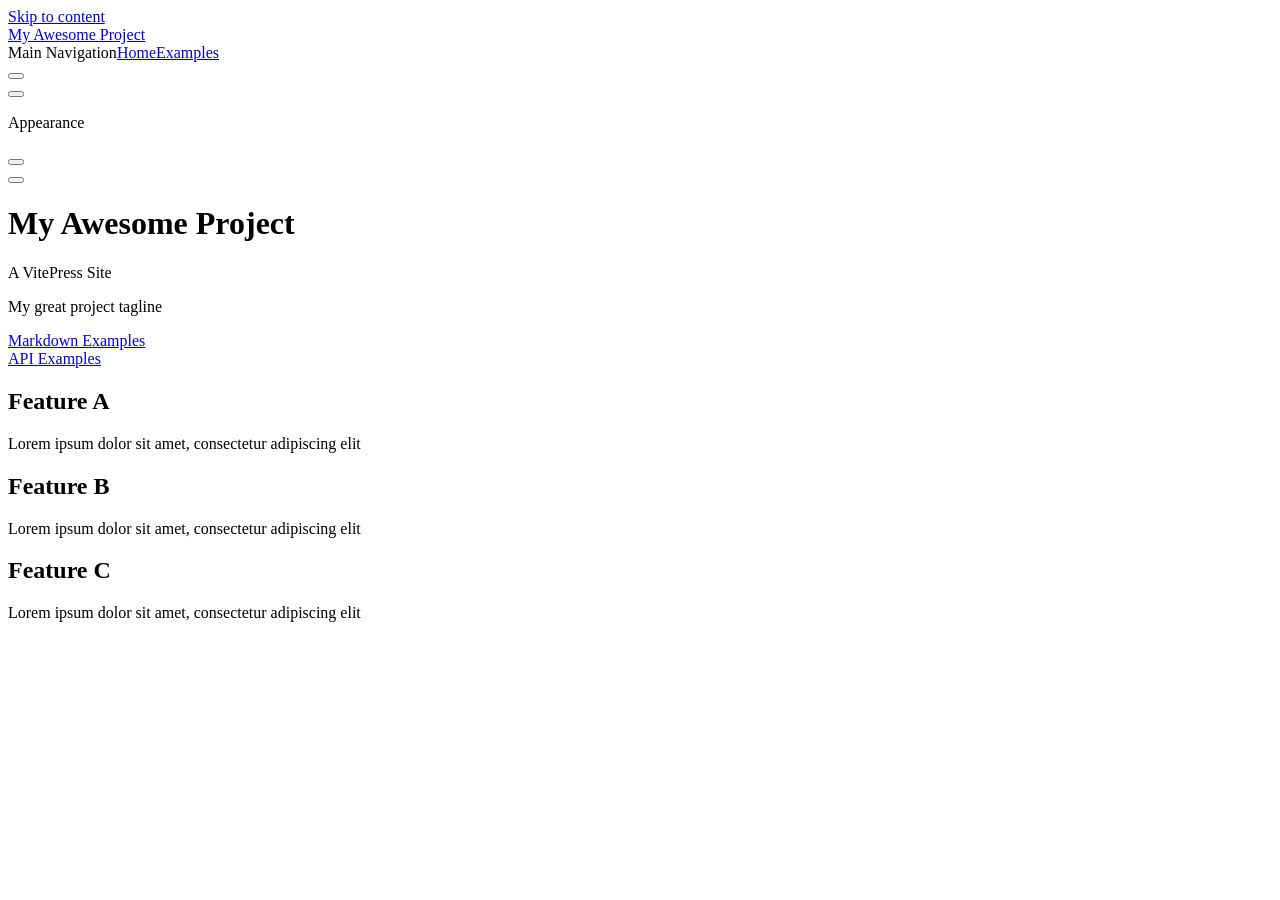
==== commit cecd85d0: "Deploying to gh-pages from @ zhangmaolong/site@caf3b97fe81ecdc024c52b40790854a1fe6c4a42 🚀" ====
--- a/index.html
+++ b/index.html
@@ -6,19 +6,19 @@
     <title>My Awesome Project</title>
     <meta name="description" content="A VitePress Site">
     <meta name="generator" content="VitePress v1.0.0-rc.44">
-    <link rel="preload stylesheet" href="/assets/style.Crjlal7w.css" as="style">
+    <link rel="preload stylesheet" href="/site/assets/style.wlTM-YHT.css" as="style">
     
-    <script type="module" src="/assets/app.Dang8TwJ.js"></script>
-    <link rel="preload" href="/assets/inter-roman-latin.Bu8hRsVA.woff2" as="font" type="font/woff2" crossorigin="">
-    <link rel="modulepreload" href="/assets/chunks/framework.DJNpd0GG.js">
-    <link rel="modulepreload" href="/assets/chunks/theme.CcxA9qVn.js">
-    <link rel="modulepreload" href="/assets/index.md.Dby3Z3xr.lean.js">
+    <script type="module" src="/site/assets/app.CBnsTz1B.js"></script>
+    <link rel="preload" href="/site/assets/inter-roman-latin.Bu8hRsVA.woff2" as="font" type="font/woff2" crossorigin="">
+    <link rel="modulepreload" href="/site/assets/chunks/framework.DyQ4_rFa.js">
+    <link rel="modulepreload" href="/site/assets/chunks/theme.DCPoGpUp.js">
+    <link rel="modulepreload" href="/site/assets/index.md.DjMyk7rl.lean.js">
     <script id="check-dark-mode">(()=>{const e=localStorage.getItem("vitepress-theme-appearance")||"auto",a=window.matchMedia("(prefers-color-scheme: dark)").matches;(!e||e==="auto"?a:e==="dark")&&document.documentElement.classList.add("dark")})();</script>
     <script id="check-mac-os">document.documentElement.classList.toggle("mac",/Mac|iPhone|iPod|iPad/i.test(navigator.platform));</script>
   </head>
   <body>
-    <div id="app"><div class="Layout" data-v-730d874e><!--[--><!--]--><!--[--><span tabindex="-1" data-v-f8e4fa18></span><a href="#VPContent" class="VPSkipLink visually-hidden" data-v-f8e4fa18> Skip to content </a><!--]--><!----><header class="VPNav" data-v-730d874e data-v-f2d5ab49><div class="VPNavBar top" data-v-f2d5ab49 data-v-5117da3f><div class="wrapper" data-v-5117da3f><div class="container" data-v-5117da3f><div class="title" data-v-5117da3f><div class="VPNavBarTitle" data-v-5117da3f data-v-0aa328a5><a class="title" href="/" data-v-0aa328a5><!--[--><!--]--><!----><span data-v-0aa328a5>My Awesome Project</span><!--[--><!--]--></a></div></div><div class="content" data-v-5117da3f><div class="content-body" data-v-5117da3f><!--[--><!--]--><div class="VPNavBarSearch search" data-v-5117da3f><!----></div><nav aria-labelledby="main-nav-aria-label" class="VPNavBarMenu menu" data-v-5117da3f data-v-e668ad5e><span id="main-nav-aria-label" class="visually-hidden" data-v-e668ad5e>Main Navigation</span><!--[--><!--[--><a class="VPLink link VPNavBarMenuLink active" href="/" tabindex="0" data-v-e668ad5e data-v-145010f5><!--[--><span data-v-145010f5>Home</span><!--]--></a><!--]--><!--[--><a class="VPLink link VPNavBarMenuLink" href="/markdown-examples.html" tabindex="0" data-v-e668ad5e data-v-145010f5><!--[--><span data-v-145010f5>Examples</span><!--]--></a><!--]--><!--]--></nav><!----><div class="VPNavBarAppearance appearance" data-v-5117da3f data-v-3e006368><button class="VPSwitch VPSwitchAppearance" type="button" role="switch" title="Switch to dark theme" aria-checked="false" data-v-3e006368 data-v-73aa4517 data-v-01a73279><span class="check" data-v-01a73279><span class="icon" data-v-01a73279><!--[--><span class="vpi-sun sun" data-v-73aa4517></span><span class="vpi-moon moon" data-v-73aa4517></span><!--]--></span></span></button></div><div class="VPSocialLinks VPNavBarSocialLinks social-links" data-v-5117da3f data-v-faebd6c0 data-v-2df58448><!--[--><a class="VPSocialLink no-icon" href="https://github.com/vuejs/vitepress" aria-label="github" target="_blank" rel="noopener" data-v-2df58448 data-v-16775064><span class="vpi-social-github" /></a><!--]--></div><div class="VPFlyout VPNavBarExtra extra" data-v-5117da3f data-v-c2ef99ff data-v-0b4f1ce4><button type="button" class="button" aria-haspopup="true" aria-expanded="false" aria-label="extra navigation" data-v-0b4f1ce4><span class="vpi-more-horizontal icon" data-v-0b4f1ce4></span></button><div class="menu" data-v-0b4f1ce4><div class="VPMenu" data-v-0b4f1ce4 data-v-ffbcfee8><!----><!--[--><!--[--><!----><div class="group" data-v-c2ef99ff><div class="item appearance" data-v-c2ef99ff><p class="label" data-v-c2ef99ff>Appearance</p><div class="appearance-action" data-v-c2ef99ff><button class="VPSwitch VPSwitchAppearance" type="button" role="switch" title="Switch to dark theme" aria-checked="false" data-v-c2ef99ff data-v-73aa4517 data-v-01a73279><span class="check" data-v-01a73279><span class="icon" data-v-01a73279><!--[--><span class="vpi-sun sun" data-v-73aa4517></span><span class="vpi-moon moon" data-v-73aa4517></span><!--]--></span></span></button></div></div></div><div class="group" data-v-c2ef99ff><div class="item social-links" data-v-c2ef99ff><div class="VPSocialLinks social-links-list" data-v-c2ef99ff data-v-2df58448><!--[--><a class="VPSocialLink no-icon" href="https://github.com/vuejs/vitepress" aria-label="github" target="_blank" rel="noopener" data-v-2df58448 data-v-16775064><span class="vpi-social-github" /></a><!--]--></div></div></div><!--]--><!--]--></div></div></div><!--[--><!--]--><button type="button" class="VPNavBarHamburger hamburger" aria-label="mobile navigation" aria-expanded="false" aria-controls="VPNavScreen" data-v-5117da3f data-v-083282e1><span class="container" data-v-083282e1><span class="top" data-v-083282e1></span><span class="middle" data-v-083282e1></span><span class="bottom" data-v-083282e1></span></span></button></div></div></div></div><div class="divider" data-v-5117da3f><div class="divider-line" data-v-5117da3f></div></div></div><!----></header><!----><!----><div class="VPContent is-home" id="VPContent" data-v-730d874e data-v-97a14150><div class="VPHome" data-v-97a14150 data-v-e3a3ce57><!--[--><!--]--><div class="VPHero VPHomeHero" data-v-e3a3ce57 data-v-a7eb9db3><div class="container" data-v-a7eb9db3><div class="main" data-v-a7eb9db3><!--[--><!--]--><!--[--><h1 class="name" data-v-a7eb9db3><span class="clip" data-v-a7eb9db3>My Awesome Project</span></h1><p class="text" data-v-a7eb9db3>A VitePress Site</p><p class="tagline" data-v-a7eb9db3>My great project tagline</p><!--]--><!--[--><!--]--><div class="actions" data-v-a7eb9db3><!--[--><div class="action" data-v-a7eb9db3><a class="VPButton medium brand" href="/markdown-examples.html" data-v-a7eb9db3 data-v-7ad72123>Markdown Examples</a></div><div class="action" data-v-a7eb9db3><a class="VPButton medium alt" href="/api-examples.html" data-v-a7eb9db3 data-v-7ad72123>API Examples</a></div><!--]--></div><!--[--><!--]--></div><!----></div></div><!--[--><!--]--><!--[--><!--]--><div class="VPFeatures VPHomeFeatures" data-v-e3a3ce57 data-v-793554e1><div class="container" data-v-793554e1><div class="items" data-v-793554e1><!--[--><div class="grid-3 item" data-v-793554e1><div class="VPLink no-icon VPFeature" data-v-793554e1 data-v-e81cbb22><!--[--><article class="box" data-v-e81cbb22><!----><h2 class="title" data-v-e81cbb22>Feature A</h2><p class="details" data-v-e81cbb22>Lorem ipsum dolor sit amet, consectetur adipiscing elit</p><!----></article><!--]--></div></div><div class="grid-3 item" data-v-793554e1><div class="VPLink no-icon VPFeature" data-v-793554e1 data-v-e81cbb22><!--[--><article class="box" data-v-e81cbb22><!----><h2 class="title" data-v-e81cbb22>Feature B</h2><p class="details" data-v-e81cbb22>Lorem ipsum dolor sit amet, consectetur adipiscing elit</p><!----></article><!--]--></div></div><div class="grid-3 item" data-v-793554e1><div class="VPLink no-icon VPFeature" data-v-793554e1 data-v-e81cbb22><!--[--><article class="box" data-v-e81cbb22><!----><h2 class="title" data-v-e81cbb22>Feature C</h2><p class="details" data-v-e81cbb22>Lorem ipsum dolor sit amet, consectetur adipiscing elit</p><!----></article><!--]--></div></div><!--]--></div></div></div><!--[--><!--]--><div class="vp-doc container" style="--vp-offset:calc(50% - Infinitypx);" data-v-e3a3ce57 data-v-db194ff4><!--[--><div style="position:relative;" data-v-e3a3ce57><div></div></div><!--]--></div></div></div><!----><!--[--><!--]--></div></div>
-    <script>window.__VP_HASH_MAP__=JSON.parse("{\"markdown-examples.md\":\"Cfq8M2Vy\",\"api-examples.md\":\"CEuHVTId\",\"index.md\":\"Dby3Z3xr\"}");window.__VP_SITE_DATA__=JSON.parse("{\"lang\":\"en-US\",\"dir\":\"ltr\",\"title\":\"My Awesome Project\",\"description\":\"A VitePress Site\",\"base\":\"/\",\"head\":[],\"router\":{\"prefetchLinks\":true},\"appearance\":true,\"themeConfig\":{\"nav\":[{\"text\":\"Home\",\"link\":\"/\"},{\"text\":\"Examples\",\"link\":\"/markdown-examples\"}],\"sidebar\":[{\"text\":\"Examples\",\"items\":[{\"text\":\"Markdown Examples\",\"link\":\"/markdown-examples\"},{\"text\":\"Runtime API Examples\",\"link\":\"/api-examples\"}]}],\"socialLinks\":[{\"icon\":\"github\",\"link\":\"https://github.com/vuejs/vitepress\"}]},\"locales\":{},\"scrollOffset\":134,\"cleanUrls\":false}");</script>
+    <div id="app"><div class="Layout" data-v-730d874e><!--[--><!--]--><!--[--><span tabindex="-1" data-v-f8e4fa18></span><a href="#VPContent" class="VPSkipLink visually-hidden" data-v-f8e4fa18> Skip to content </a><!--]--><!----><header class="VPNav" data-v-730d874e data-v-f2d5ab49><div class="VPNavBar top" data-v-f2d5ab49 data-v-5117da3f><div class="wrapper" data-v-5117da3f><div class="container" data-v-5117da3f><div class="title" data-v-5117da3f><div class="VPNavBarTitle" data-v-5117da3f data-v-0aa328a5><a class="title" href="/site/" data-v-0aa328a5><!--[--><!--]--><!----><span data-v-0aa328a5>My Awesome Project</span><!--[--><!--]--></a></div></div><div class="content" data-v-5117da3f><div class="content-body" data-v-5117da3f><!--[--><!--]--><div class="VPNavBarSearch search" data-v-5117da3f><!----></div><nav aria-labelledby="main-nav-aria-label" class="VPNavBarMenu menu" data-v-5117da3f data-v-e668ad5e><span id="main-nav-aria-label" class="visually-hidden" data-v-e668ad5e>Main Navigation</span><!--[--><!--[--><a class="VPLink link VPNavBarMenuLink active" href="/site/" tabindex="0" data-v-e668ad5e data-v-145010f5><!--[--><span data-v-145010f5>Home</span><!--]--></a><!--]--><!--[--><a class="VPLink link VPNavBarMenuLink" href="/site/markdown-examples.html" tabindex="0" data-v-e668ad5e data-v-145010f5><!--[--><span data-v-145010f5>Examples</span><!--]--></a><!--]--><!--]--></nav><!----><div class="VPNavBarAppearance appearance" data-v-5117da3f data-v-3e006368><button class="VPSwitch VPSwitchAppearance" type="button" role="switch" title="Switch to dark theme" aria-checked="false" data-v-3e006368 data-v-73aa4517 data-v-01a73279><span class="check" data-v-01a73279><span class="icon" data-v-01a73279><!--[--><span class="vpi-sun sun" data-v-73aa4517></span><span class="vpi-moon moon" data-v-73aa4517></span><!--]--></span></span></button></div><div class="VPSocialLinks VPNavBarSocialLinks social-links" data-v-5117da3f data-v-faebd6c0 data-v-2df58448><!--[--><a class="VPSocialLink no-icon" href="https://github.com/vuejs/vitepress" aria-label="github" target="_blank" rel="noopener" data-v-2df58448 data-v-16775064><span class="vpi-social-github" /></a><!--]--></div><div class="VPFlyout VPNavBarExtra extra" data-v-5117da3f data-v-c2ef99ff data-v-0b4f1ce4><button type="button" class="button" aria-haspopup="true" aria-expanded="false" aria-label="extra navigation" data-v-0b4f1ce4><span class="vpi-more-horizontal icon" data-v-0b4f1ce4></span></button><div class="menu" data-v-0b4f1ce4><div class="VPMenu" data-v-0b4f1ce4 data-v-ffbcfee8><!----><!--[--><!--[--><!----><div class="group" data-v-c2ef99ff><div class="item appearance" data-v-c2ef99ff><p class="label" data-v-c2ef99ff>Appearance</p><div class="appearance-action" data-v-c2ef99ff><button class="VPSwitch VPSwitchAppearance" type="button" role="switch" title="Switch to dark theme" aria-checked="false" data-v-c2ef99ff data-v-73aa4517 data-v-01a73279><span class="check" data-v-01a73279><span class="icon" data-v-01a73279><!--[--><span class="vpi-sun sun" data-v-73aa4517></span><span class="vpi-moon moon" data-v-73aa4517></span><!--]--></span></span></button></div></div></div><div class="group" data-v-c2ef99ff><div class="item social-links" data-v-c2ef99ff><div class="VPSocialLinks social-links-list" data-v-c2ef99ff data-v-2df58448><!--[--><a class="VPSocialLink no-icon" href="https://github.com/vuejs/vitepress" aria-label="github" target="_blank" rel="noopener" data-v-2df58448 data-v-16775064><span class="vpi-social-github" /></a><!--]--></div></div></div><!--]--><!--]--></div></div></div><!--[--><!--]--><button type="button" class="VPNavBarHamburger hamburger" aria-label="mobile navigation" aria-expanded="false" aria-controls="VPNavScreen" data-v-5117da3f data-v-083282e1><span class="container" data-v-083282e1><span class="top" data-v-083282e1></span><span class="middle" data-v-083282e1></span><span class="bottom" data-v-083282e1></span></span></button></div></div></div></div><div class="divider" data-v-5117da3f><div class="divider-line" data-v-5117da3f></div></div></div><!----></header><!----><!----><div class="VPContent is-home" id="VPContent" data-v-730d874e data-v-97a14150><div class="VPHome" data-v-97a14150 data-v-e3a3ce57><!--[--><!--]--><div class="VPHero VPHomeHero" data-v-e3a3ce57 data-v-a7eb9db3><div class="container" data-v-a7eb9db3><div class="main" data-v-a7eb9db3><!--[--><!--]--><!--[--><h1 class="name" data-v-a7eb9db3><span class="clip" data-v-a7eb9db3>My Awesome Project</span></h1><p class="text" data-v-a7eb9db3>A VitePress Site</p><p class="tagline" data-v-a7eb9db3>My great project tagline</p><!--]--><!--[--><!--]--><div class="actions" data-v-a7eb9db3><!--[--><div class="action" data-v-a7eb9db3><a class="VPButton medium brand" href="/site/markdown-examples.html" data-v-a7eb9db3 data-v-7ad72123>Markdown Examples</a></div><div class="action" data-v-a7eb9db3><a class="VPButton medium alt" href="/site/api-examples.html" data-v-a7eb9db3 data-v-7ad72123>API Examples</a></div><!--]--></div><!--[--><!--]--></div><!----></div></div><!--[--><!--]--><!--[--><!--]--><div class="VPFeatures VPHomeFeatures" data-v-e3a3ce57 data-v-793554e1><div class="container" data-v-793554e1><div class="items" data-v-793554e1><!--[--><div class="grid-3 item" data-v-793554e1><div class="VPLink no-icon VPFeature" data-v-793554e1 data-v-e81cbb22><!--[--><article class="box" data-v-e81cbb22><!----><h2 class="title" data-v-e81cbb22>Feature A</h2><p class="details" data-v-e81cbb22>Lorem ipsum dolor sit amet, consectetur adipiscing elit</p><!----></article><!--]--></div></div><div class="grid-3 item" data-v-793554e1><div class="VPLink no-icon VPFeature" data-v-793554e1 data-v-e81cbb22><!--[--><article class="box" data-v-e81cbb22><!----><h2 class="title" data-v-e81cbb22>Feature B</h2><p class="details" data-v-e81cbb22>Lorem ipsum dolor sit amet, consectetur adipiscing elit</p><!----></article><!--]--></div></div><div class="grid-3 item" data-v-793554e1><div class="VPLink no-icon VPFeature" data-v-793554e1 data-v-e81cbb22><!--[--><article class="box" data-v-e81cbb22><!----><h2 class="title" data-v-e81cbb22>Feature C</h2><p class="details" data-v-e81cbb22>Lorem ipsum dolor sit amet, consectetur adipiscing elit</p><!----></article><!--]--></div></div><!--]--></div></div></div><!--[--><!--]--><div class="vp-doc container" style="--vp-offset:calc(50% - Infinitypx);" data-v-e3a3ce57 data-v-db194ff4><!--[--><div style="position:relative;" data-v-e3a3ce57><div></div></div><!--]--></div></div></div><!----><!--[--><!--]--></div></div>
+    <script>window.__VP_HASH_MAP__=JSON.parse("{\"index.md\":\"DjMyk7rl\",\"api-examples.md\":\"CfRW4wYD\",\"markdown-examples.md\":\"kFW5LNE7\"}");window.__VP_SITE_DATA__=JSON.parse("{\"lang\":\"en-US\",\"dir\":\"ltr\",\"title\":\"My Awesome Project\",\"description\":\"A VitePress Site\",\"base\":\"/site/\",\"head\":[],\"router\":{\"prefetchLinks\":true},\"appearance\":true,\"themeConfig\":{\"nav\":[{\"text\":\"Home\",\"link\":\"/\"},{\"text\":\"Examples\",\"link\":\"/markdown-examples\"}],\"sidebar\":[{\"text\":\"Examples\",\"items\":[{\"text\":\"Markdown Examples\",\"link\":\"/markdown-examples\"},{\"text\":\"Runtime API Examples\",\"link\":\"/api-examples\"}]}],\"socialLinks\":[{\"icon\":\"github\",\"link\":\"https://github.com/vuejs/vitepress\"}]},\"locales\":{},\"scrollOffset\":134,\"cleanUrls\":false}");</script>
     
   </body>
 </html>
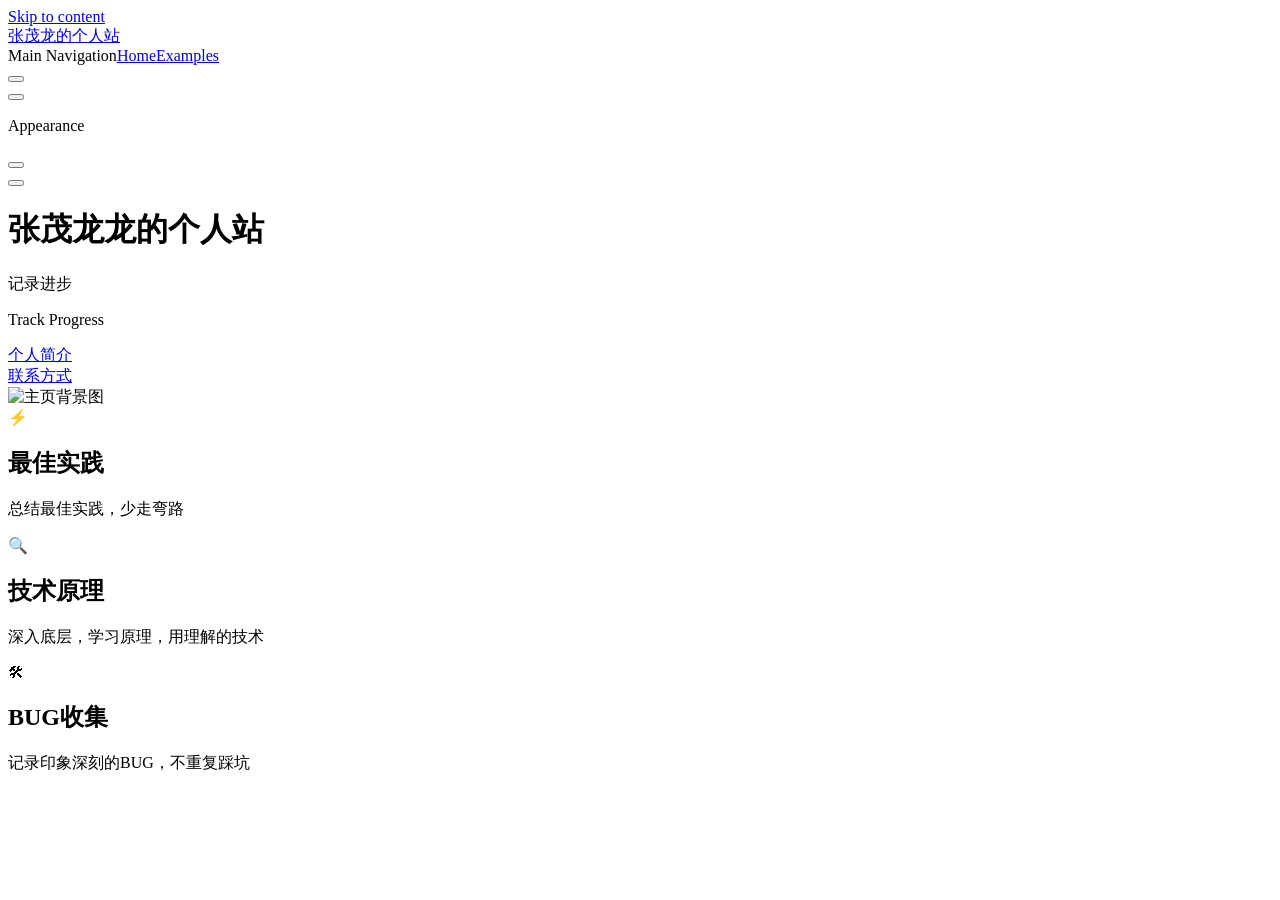
==== commit d792044e: "Deploying to gh-pages from @ zhangmaolong/site@bd6ac3e46d396612d74ebcc8ec98230d92199016 🚀" ====
--- a/index.html
+++ b/index.html
@@ -3,8 +3,8 @@
   <head>
     <meta charset="utf-8">
     <meta name="viewport" content="width=device-width,initial-scale=1">
-    <title>My Awesome Project</title>
-    <meta name="description" content="A VitePress Site">
+    <title>张茂龙的个人站</title>
+    <meta name="description" content="记录进步">
     <meta name="generator" content="VitePress v1.0.0-rc.44">
     <link rel="preload stylesheet" href="/site/assets/style.wlTM-YHT.css" as="style">
     
@@ -12,13 +12,13 @@
     <link rel="preload" href="/site/assets/inter-roman-latin.Bu8hRsVA.woff2" as="font" type="font/woff2" crossorigin="">
     <link rel="modulepreload" href="/site/assets/chunks/framework.DyQ4_rFa.js">
     <link rel="modulepreload" href="/site/assets/chunks/theme.DCPoGpUp.js">
-    <link rel="modulepreload" href="/site/assets/index.md.DjMyk7rl.lean.js">
+    <link rel="modulepreload" href="/site/assets/index.md.hGiVSmpS.lean.js">
     <script id="check-dark-mode">(()=>{const e=localStorage.getItem("vitepress-theme-appearance")||"auto",a=window.matchMedia("(prefers-color-scheme: dark)").matches;(!e||e==="auto"?a:e==="dark")&&document.documentElement.classList.add("dark")})();</script>
     <script id="check-mac-os">document.documentElement.classList.toggle("mac",/Mac|iPhone|iPod|iPad/i.test(navigator.platform));</script>
   </head>
   <body>
-    <div id="app"><div class="Layout" data-v-730d874e><!--[--><!--]--><!--[--><span tabindex="-1" data-v-f8e4fa18></span><a href="#VPContent" class="VPSkipLink visually-hidden" data-v-f8e4fa18> Skip to content </a><!--]--><!----><header class="VPNav" data-v-730d874e data-v-f2d5ab49><div class="VPNavBar top" data-v-f2d5ab49 data-v-5117da3f><div class="wrapper" data-v-5117da3f><div class="container" data-v-5117da3f><div class="title" data-v-5117da3f><div class="VPNavBarTitle" data-v-5117da3f data-v-0aa328a5><a class="title" href="/site/" data-v-0aa328a5><!--[--><!--]--><!----><span data-v-0aa328a5>My Awesome Project</span><!--[--><!--]--></a></div></div><div class="content" data-v-5117da3f><div class="content-body" data-v-5117da3f><!--[--><!--]--><div class="VPNavBarSearch search" data-v-5117da3f><!----></div><nav aria-labelledby="main-nav-aria-label" class="VPNavBarMenu menu" data-v-5117da3f data-v-e668ad5e><span id="main-nav-aria-label" class="visually-hidden" data-v-e668ad5e>Main Navigation</span><!--[--><!--[--><a class="VPLink link VPNavBarMenuLink active" href="/site/" tabindex="0" data-v-e668ad5e data-v-145010f5><!--[--><span data-v-145010f5>Home</span><!--]--></a><!--]--><!--[--><a class="VPLink link VPNavBarMenuLink" href="/site/markdown-examples.html" tabindex="0" data-v-e668ad5e data-v-145010f5><!--[--><span data-v-145010f5>Examples</span><!--]--></a><!--]--><!--]--></nav><!----><div class="VPNavBarAppearance appearance" data-v-5117da3f data-v-3e006368><button class="VPSwitch VPSwitchAppearance" type="button" role="switch" title="Switch to dark theme" aria-checked="false" data-v-3e006368 data-v-73aa4517 data-v-01a73279><span class="check" data-v-01a73279><span class="icon" data-v-01a73279><!--[--><span class="vpi-sun sun" data-v-73aa4517></span><span class="vpi-moon moon" data-v-73aa4517></span><!--]--></span></span></button></div><div class="VPSocialLinks VPNavBarSocialLinks social-links" data-v-5117da3f data-v-faebd6c0 data-v-2df58448><!--[--><a class="VPSocialLink no-icon" href="https://github.com/vuejs/vitepress" aria-label="github" target="_blank" rel="noopener" data-v-2df58448 data-v-16775064><span class="vpi-social-github" /></a><!--]--></div><div class="VPFlyout VPNavBarExtra extra" data-v-5117da3f data-v-c2ef99ff data-v-0b4f1ce4><button type="button" class="button" aria-haspopup="true" aria-expanded="false" aria-label="extra navigation" data-v-0b4f1ce4><span class="vpi-more-horizontal icon" data-v-0b4f1ce4></span></button><div class="menu" data-v-0b4f1ce4><div class="VPMenu" data-v-0b4f1ce4 data-v-ffbcfee8><!----><!--[--><!--[--><!----><div class="group" data-v-c2ef99ff><div class="item appearance" data-v-c2ef99ff><p class="label" data-v-c2ef99ff>Appearance</p><div class="appearance-action" data-v-c2ef99ff><button class="VPSwitch VPSwitchAppearance" type="button" role="switch" title="Switch to dark theme" aria-checked="false" data-v-c2ef99ff data-v-73aa4517 data-v-01a73279><span class="check" data-v-01a73279><span class="icon" data-v-01a73279><!--[--><span class="vpi-sun sun" data-v-73aa4517></span><span class="vpi-moon moon" data-v-73aa4517></span><!--]--></span></span></button></div></div></div><div class="group" data-v-c2ef99ff><div class="item social-links" data-v-c2ef99ff><div class="VPSocialLinks social-links-list" data-v-c2ef99ff data-v-2df58448><!--[--><a class="VPSocialLink no-icon" href="https://github.com/vuejs/vitepress" aria-label="github" target="_blank" rel="noopener" data-v-2df58448 data-v-16775064><span class="vpi-social-github" /></a><!--]--></div></div></div><!--]--><!--]--></div></div></div><!--[--><!--]--><button type="button" class="VPNavBarHamburger hamburger" aria-label="mobile navigation" aria-expanded="false" aria-controls="VPNavScreen" data-v-5117da3f data-v-083282e1><span class="container" data-v-083282e1><span class="top" data-v-083282e1></span><span class="middle" data-v-083282e1></span><span class="bottom" data-v-083282e1></span></span></button></div></div></div></div><div class="divider" data-v-5117da3f><div class="divider-line" data-v-5117da3f></div></div></div><!----></header><!----><!----><div class="VPContent is-home" id="VPContent" data-v-730d874e data-v-97a14150><div class="VPHome" data-v-97a14150 data-v-e3a3ce57><!--[--><!--]--><div class="VPHero VPHomeHero" data-v-e3a3ce57 data-v-a7eb9db3><div class="container" data-v-a7eb9db3><div class="main" data-v-a7eb9db3><!--[--><!--]--><!--[--><h1 class="name" data-v-a7eb9db3><span class="clip" data-v-a7eb9db3>My Awesome Project</span></h1><p class="text" data-v-a7eb9db3>A VitePress Site</p><p class="tagline" data-v-a7eb9db3>My great project tagline</p><!--]--><!--[--><!--]--><div class="actions" data-v-a7eb9db3><!--[--><div class="action" data-v-a7eb9db3><a class="VPButton medium brand" href="/site/markdown-examples.html" data-v-a7eb9db3 data-v-7ad72123>Markdown Examples</a></div><div class="action" data-v-a7eb9db3><a class="VPButton medium alt" href="/site/api-examples.html" data-v-a7eb9db3 data-v-7ad72123>API Examples</a></div><!--]--></div><!--[--><!--]--></div><!----></div></div><!--[--><!--]--><!--[--><!--]--><div class="VPFeatures VPHomeFeatures" data-v-e3a3ce57 data-v-793554e1><div class="container" data-v-793554e1><div class="items" data-v-793554e1><!--[--><div class="grid-3 item" data-v-793554e1><div class="VPLink no-icon VPFeature" data-v-793554e1 data-v-e81cbb22><!--[--><article class="box" data-v-e81cbb22><!----><h2 class="title" data-v-e81cbb22>Feature A</h2><p class="details" data-v-e81cbb22>Lorem ipsum dolor sit amet, consectetur adipiscing elit</p><!----></article><!--]--></div></div><div class="grid-3 item" data-v-793554e1><div class="VPLink no-icon VPFeature" data-v-793554e1 data-v-e81cbb22><!--[--><article class="box" data-v-e81cbb22><!----><h2 class="title" data-v-e81cbb22>Feature B</h2><p class="details" data-v-e81cbb22>Lorem ipsum dolor sit amet, consectetur adipiscing elit</p><!----></article><!--]--></div></div><div class="grid-3 item" data-v-793554e1><div class="VPLink no-icon VPFeature" data-v-793554e1 data-v-e81cbb22><!--[--><article class="box" data-v-e81cbb22><!----><h2 class="title" data-v-e81cbb22>Feature C</h2><p class="details" data-v-e81cbb22>Lorem ipsum dolor sit amet, consectetur adipiscing elit</p><!----></article><!--]--></div></div><!--]--></div></div></div><!--[--><!--]--><div class="vp-doc container" style="--vp-offset:calc(50% - Infinitypx);" data-v-e3a3ce57 data-v-db194ff4><!--[--><div style="position:relative;" data-v-e3a3ce57><div></div></div><!--]--></div></div></div><!----><!--[--><!--]--></div></div>
-    <script>window.__VP_HASH_MAP__=JSON.parse("{\"index.md\":\"DjMyk7rl\",\"api-examples.md\":\"CfRW4wYD\",\"markdown-examples.md\":\"kFW5LNE7\"}");window.__VP_SITE_DATA__=JSON.parse("{\"lang\":\"en-US\",\"dir\":\"ltr\",\"title\":\"My Awesome Project\",\"description\":\"A VitePress Site\",\"base\":\"/site/\",\"head\":[],\"router\":{\"prefetchLinks\":true},\"appearance\":true,\"themeConfig\":{\"nav\":[{\"text\":\"Home\",\"link\":\"/\"},{\"text\":\"Examples\",\"link\":\"/markdown-examples\"}],\"sidebar\":[{\"text\":\"Examples\",\"items\":[{\"text\":\"Markdown Examples\",\"link\":\"/markdown-examples\"},{\"text\":\"Runtime API Examples\",\"link\":\"/api-examples\"}]}],\"socialLinks\":[{\"icon\":\"github\",\"link\":\"https://github.com/vuejs/vitepress\"}]},\"locales\":{},\"scrollOffset\":134,\"cleanUrls\":false}");</script>
+    <div id="app"><div class="Layout" data-v-730d874e><!--[--><!--]--><!--[--><span tabindex="-1" data-v-f8e4fa18></span><a href="#VPContent" class="VPSkipLink visually-hidden" data-v-f8e4fa18> Skip to content </a><!--]--><!----><header class="VPNav" data-v-730d874e data-v-f2d5ab49><div class="VPNavBar top" data-v-f2d5ab49 data-v-5117da3f><div class="wrapper" data-v-5117da3f><div class="container" data-v-5117da3f><div class="title" data-v-5117da3f><div class="VPNavBarTitle" data-v-5117da3f data-v-0aa328a5><a class="title" href="/site/" data-v-0aa328a5><!--[--><!--]--><!----><span data-v-0aa328a5>张茂龙的个人站</span><!--[--><!--]--></a></div></div><div class="content" data-v-5117da3f><div class="content-body" data-v-5117da3f><!--[--><!--]--><div class="VPNavBarSearch search" data-v-5117da3f><!----></div><nav aria-labelledby="main-nav-aria-label" class="VPNavBarMenu menu" data-v-5117da3f data-v-e668ad5e><span id="main-nav-aria-label" class="visually-hidden" data-v-e668ad5e>Main Navigation</span><!--[--><!--[--><a class="VPLink link VPNavBarMenuLink active" href="/site/" tabindex="0" data-v-e668ad5e data-v-145010f5><!--[--><span data-v-145010f5>Home</span><!--]--></a><!--]--><!--[--><a class="VPLink link VPNavBarMenuLink" href="/site/markdown-examples.html" tabindex="0" data-v-e668ad5e data-v-145010f5><!--[--><span data-v-145010f5>Examples</span><!--]--></a><!--]--><!--]--></nav><!----><div class="VPNavBarAppearance appearance" data-v-5117da3f data-v-3e006368><button class="VPSwitch VPSwitchAppearance" type="button" role="switch" title="Switch to dark theme" aria-checked="false" data-v-3e006368 data-v-73aa4517 data-v-01a73279><span class="check" data-v-01a73279><span class="icon" data-v-01a73279><!--[--><span class="vpi-sun sun" data-v-73aa4517></span><span class="vpi-moon moon" data-v-73aa4517></span><!--]--></span></span></button></div><div class="VPSocialLinks VPNavBarSocialLinks social-links" data-v-5117da3f data-v-faebd6c0 data-v-2df58448><!--[--><a class="VPSocialLink no-icon" href="https://github.com/vuejs/vitepress" aria-label="github" target="_blank" rel="noopener" data-v-2df58448 data-v-16775064><span class="vpi-social-github" /></a><!--]--></div><div class="VPFlyout VPNavBarExtra extra" data-v-5117da3f data-v-c2ef99ff data-v-0b4f1ce4><button type="button" class="button" aria-haspopup="true" aria-expanded="false" aria-label="extra navigation" data-v-0b4f1ce4><span class="vpi-more-horizontal icon" data-v-0b4f1ce4></span></button><div class="menu" data-v-0b4f1ce4><div class="VPMenu" data-v-0b4f1ce4 data-v-ffbcfee8><!----><!--[--><!--[--><!----><div class="group" data-v-c2ef99ff><div class="item appearance" data-v-c2ef99ff><p class="label" data-v-c2ef99ff>Appearance</p><div class="appearance-action" data-v-c2ef99ff><button class="VPSwitch VPSwitchAppearance" type="button" role="switch" title="Switch to dark theme" aria-checked="false" data-v-c2ef99ff data-v-73aa4517 data-v-01a73279><span class="check" data-v-01a73279><span class="icon" data-v-01a73279><!--[--><span class="vpi-sun sun" data-v-73aa4517></span><span class="vpi-moon moon" data-v-73aa4517></span><!--]--></span></span></button></div></div></div><div class="group" data-v-c2ef99ff><div class="item social-links" data-v-c2ef99ff><div class="VPSocialLinks social-links-list" data-v-c2ef99ff data-v-2df58448><!--[--><a class="VPSocialLink no-icon" href="https://github.com/vuejs/vitepress" aria-label="github" target="_blank" rel="noopener" data-v-2df58448 data-v-16775064><span class="vpi-social-github" /></a><!--]--></div></div></div><!--]--><!--]--></div></div></div><!--[--><!--]--><button type="button" class="VPNavBarHamburger hamburger" aria-label="mobile navigation" aria-expanded="false" aria-controls="VPNavScreen" data-v-5117da3f data-v-083282e1><span class="container" data-v-083282e1><span class="top" data-v-083282e1></span><span class="middle" data-v-083282e1></span><span class="bottom" data-v-083282e1></span></span></button></div></div></div></div><div class="divider" data-v-5117da3f><div class="divider-line" data-v-5117da3f></div></div></div><!----></header><!----><!----><div class="VPContent is-home" id="VPContent" data-v-730d874e data-v-97a14150><div class="VPHome" data-v-97a14150 data-v-e3a3ce57><!--[--><!--]--><div class="VPHero has-image VPHomeHero" data-v-e3a3ce57 data-v-a7eb9db3><div class="container" data-v-a7eb9db3><div class="main" data-v-a7eb9db3><!--[--><!--]--><!--[--><h1 class="name" data-v-a7eb9db3><span class="clip" data-v-a7eb9db3>张茂龙龙的个人站</span></h1><p class="text" data-v-a7eb9db3>记录进步</p><p class="tagline" data-v-a7eb9db3>Track Progress</p><!--]--><!--[--><!--]--><div class="actions" data-v-a7eb9db3><!--[--><div class="action" data-v-a7eb9db3><a class="VPButton medium brand" href="/site/markdown-examples.html" data-v-a7eb9db3 data-v-7ad72123>个人简介</a></div><div class="action" data-v-a7eb9db3><a class="VPButton medium alt" href="/site/api-examples.html" data-v-a7eb9db3 data-v-7ad72123>联系方式</a></div><!--]--></div><!--[--><!--]--></div><div class="image" data-v-a7eb9db3><div class="image-container" data-v-a7eb9db3><div class="image-bg" data-v-a7eb9db3></div><!--[--><!--[--><img class="VPImage image-src" src="./.vitepress/public/assets/icon/background.png" alt="主页背景图" data-v-3c8ddd5c><!--]--><!--]--></div></div></div></div><!--[--><!--]--><!--[--><!--]--><div class="VPFeatures VPHomeFeatures" data-v-e3a3ce57 data-v-793554e1><div class="container" data-v-793554e1><div class="items" data-v-793554e1><!--[--><div class="grid-3 item" data-v-793554e1><div class="VPLink no-icon VPFeature" data-v-793554e1 data-v-e81cbb22><!--[--><article class="box" data-v-e81cbb22><div class="icon" data-v-e81cbb22>⚡️</div><h2 class="title" data-v-e81cbb22>最佳实践</h2><p class="details" data-v-e81cbb22>总结最佳实践，少走弯路</p><!----></article><!--]--></div></div><div class="grid-3 item" data-v-793554e1><div class="VPLink no-icon VPFeature" data-v-793554e1 data-v-e81cbb22><!--[--><article class="box" data-v-e81cbb22><div class="icon" data-v-e81cbb22>🔍</div><h2 class="title" data-v-e81cbb22>技术原理</h2><p class="details" data-v-e81cbb22>深入底层，学习原理，用理解的技术</p><!----></article><!--]--></div></div><div class="grid-3 item" data-v-793554e1><div class="VPLink no-icon VPFeature" data-v-793554e1 data-v-e81cbb22><!--[--><article class="box" data-v-e81cbb22><div class="icon" data-v-e81cbb22>🛠</div><h2 class="title" data-v-e81cbb22>BUG收集</h2><p class="details" data-v-e81cbb22>记录印象深刻的BUG，不重复踩坑</p><!----></article><!--]--></div></div><!--]--></div></div></div><!--[--><!--]--><div class="vp-doc container" style="--vp-offset:calc(50% - Infinitypx);" data-v-e3a3ce57 data-v-db194ff4><!--[--><div style="position:relative;" data-v-e3a3ce57><div></div></div><!--]--></div></div></div><!----><!--[--><!--]--></div></div>
+    <script>window.__VP_HASH_MAP__=JSON.parse("{\"api-examples.md\":\"CfRW4wYD\",\"markdown-examples.md\":\"kFW5LNE7\",\"index.md\":\"hGiVSmpS\"}");window.__VP_SITE_DATA__=JSON.parse("{\"lang\":\"en-US\",\"dir\":\"ltr\",\"title\":\"张茂龙的个人站\",\"description\":\"记录进步\",\"base\":\"/site/\",\"head\":[],\"router\":{\"prefetchLinks\":true},\"appearance\":true,\"themeConfig\":{\"nav\":[{\"text\":\"Home\",\"link\":\"/\"},{\"text\":\"Examples\",\"link\":\"/markdown-examples\"}],\"sidebar\":[{\"text\":\"Examples\",\"items\":[{\"text\":\"Markdown Examples\",\"link\":\"/markdown-examples\"},{\"text\":\"Runtime API Examples\",\"link\":\"/api-examples\"}]}],\"socialLinks\":[{\"icon\":\"github\",\"link\":\"https://github.com/vuejs/vitepress\"}]},\"locales\":{},\"scrollOffset\":134,\"cleanUrls\":false}");</script>
     
   </body>
 </html>
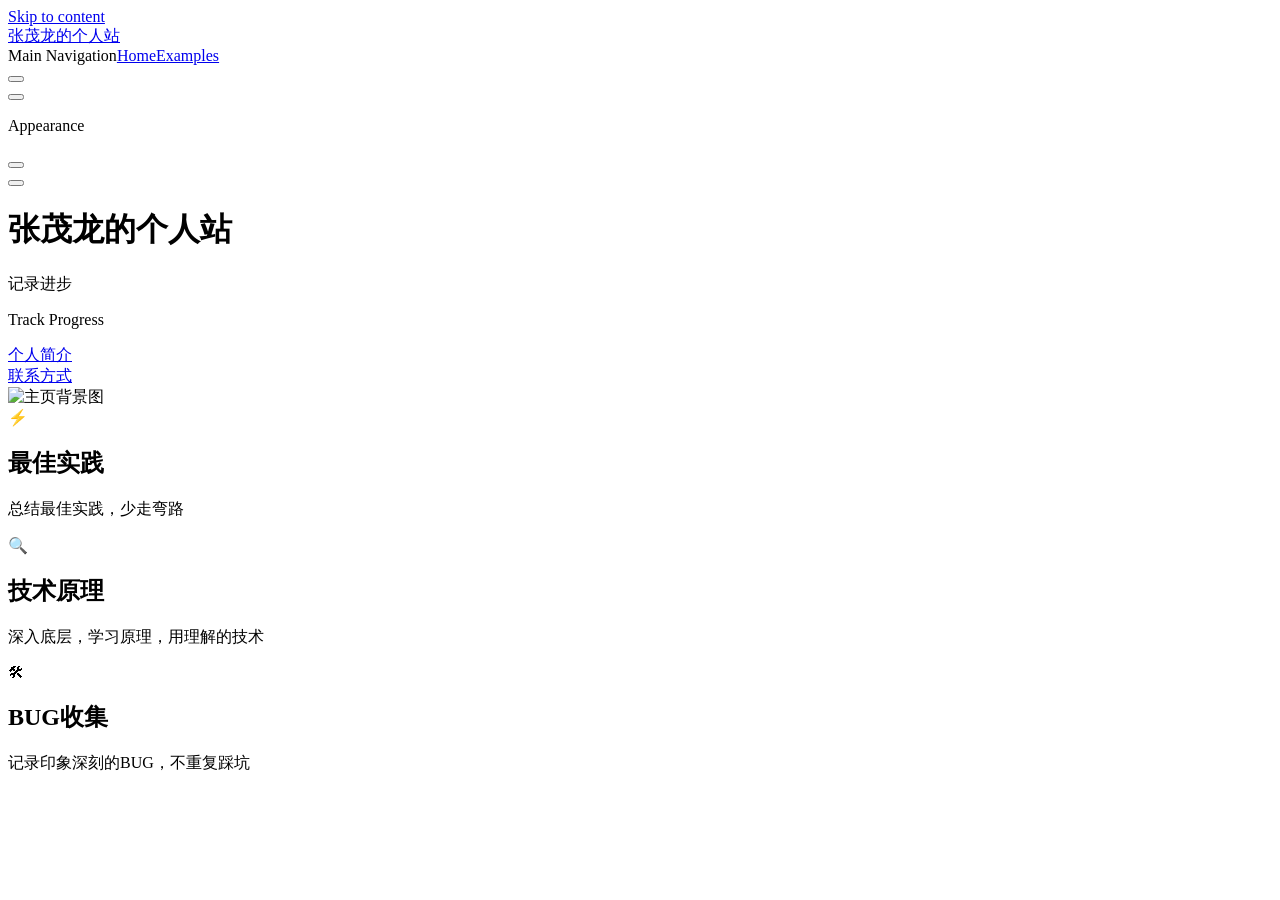
==== commit 088c1187: "Deploying to gh-pages from @ zhangmaolong/site@422523bac40ad486cbf54e27ef02e1f581b1b42d 🚀" ====
--- a/index.html
+++ b/index.html
@@ -12,13 +12,13 @@
     <link rel="preload" href="/site/assets/inter-roman-latin.Bu8hRsVA.woff2" as="font" type="font/woff2" crossorigin="">
     <link rel="modulepreload" href="/site/assets/chunks/framework.DyQ4_rFa.js">
     <link rel="modulepreload" href="/site/assets/chunks/theme.DCPoGpUp.js">
-    <link rel="modulepreload" href="/site/assets/index.md.hGiVSmpS.lean.js">
+    <link rel="modulepreload" href="/site/assets/index.md.CJMuxq8D.lean.js">
     <script id="check-dark-mode">(()=>{const e=localStorage.getItem("vitepress-theme-appearance")||"auto",a=window.matchMedia("(prefers-color-scheme: dark)").matches;(!e||e==="auto"?a:e==="dark")&&document.documentElement.classList.add("dark")})();</script>
     <script id="check-mac-os">document.documentElement.classList.toggle("mac",/Mac|iPhone|iPod|iPad/i.test(navigator.platform));</script>
   </head>
   <body>
-    <div id="app"><div class="Layout" data-v-730d874e><!--[--><!--]--><!--[--><span tabindex="-1" data-v-f8e4fa18></span><a href="#VPContent" class="VPSkipLink visually-hidden" data-v-f8e4fa18> Skip to content </a><!--]--><!----><header class="VPNav" data-v-730d874e data-v-f2d5ab49><div class="VPNavBar top" data-v-f2d5ab49 data-v-5117da3f><div class="wrapper" data-v-5117da3f><div class="container" data-v-5117da3f><div class="title" data-v-5117da3f><div class="VPNavBarTitle" data-v-5117da3f data-v-0aa328a5><a class="title" href="/site/" data-v-0aa328a5><!--[--><!--]--><!----><span data-v-0aa328a5>张茂龙的个人站</span><!--[--><!--]--></a></div></div><div class="content" data-v-5117da3f><div class="content-body" data-v-5117da3f><!--[--><!--]--><div class="VPNavBarSearch search" data-v-5117da3f><!----></div><nav aria-labelledby="main-nav-aria-label" class="VPNavBarMenu menu" data-v-5117da3f data-v-e668ad5e><span id="main-nav-aria-label" class="visually-hidden" data-v-e668ad5e>Main Navigation</span><!--[--><!--[--><a class="VPLink link VPNavBarMenuLink active" href="/site/" tabindex="0" data-v-e668ad5e data-v-145010f5><!--[--><span data-v-145010f5>Home</span><!--]--></a><!--]--><!--[--><a class="VPLink link VPNavBarMenuLink" href="/site/markdown-examples.html" tabindex="0" data-v-e668ad5e data-v-145010f5><!--[--><span data-v-145010f5>Examples</span><!--]--></a><!--]--><!--]--></nav><!----><div class="VPNavBarAppearance appearance" data-v-5117da3f data-v-3e006368><button class="VPSwitch VPSwitchAppearance" type="button" role="switch" title="Switch to dark theme" aria-checked="false" data-v-3e006368 data-v-73aa4517 data-v-01a73279><span class="check" data-v-01a73279><span class="icon" data-v-01a73279><!--[--><span class="vpi-sun sun" data-v-73aa4517></span><span class="vpi-moon moon" data-v-73aa4517></span><!--]--></span></span></button></div><div class="VPSocialLinks VPNavBarSocialLinks social-links" data-v-5117da3f data-v-faebd6c0 data-v-2df58448><!--[--><a class="VPSocialLink no-icon" href="https://github.com/vuejs/vitepress" aria-label="github" target="_blank" rel="noopener" data-v-2df58448 data-v-16775064><span class="vpi-social-github" /></a><!--]--></div><div class="VPFlyout VPNavBarExtra extra" data-v-5117da3f data-v-c2ef99ff data-v-0b4f1ce4><button type="button" class="button" aria-haspopup="true" aria-expanded="false" aria-label="extra navigation" data-v-0b4f1ce4><span class="vpi-more-horizontal icon" data-v-0b4f1ce4></span></button><div class="menu" data-v-0b4f1ce4><div class="VPMenu" data-v-0b4f1ce4 data-v-ffbcfee8><!----><!--[--><!--[--><!----><div class="group" data-v-c2ef99ff><div class="item appearance" data-v-c2ef99ff><p class="label" data-v-c2ef99ff>Appearance</p><div class="appearance-action" data-v-c2ef99ff><button class="VPSwitch VPSwitchAppearance" type="button" role="switch" title="Switch to dark theme" aria-checked="false" data-v-c2ef99ff data-v-73aa4517 data-v-01a73279><span class="check" data-v-01a73279><span class="icon" data-v-01a73279><!--[--><span class="vpi-sun sun" data-v-73aa4517></span><span class="vpi-moon moon" data-v-73aa4517></span><!--]--></span></span></button></div></div></div><div class="group" data-v-c2ef99ff><div class="item social-links" data-v-c2ef99ff><div class="VPSocialLinks social-links-list" data-v-c2ef99ff data-v-2df58448><!--[--><a class="VPSocialLink no-icon" href="https://github.com/vuejs/vitepress" aria-label="github" target="_blank" rel="noopener" data-v-2df58448 data-v-16775064><span class="vpi-social-github" /></a><!--]--></div></div></div><!--]--><!--]--></div></div></div><!--[--><!--]--><button type="button" class="VPNavBarHamburger hamburger" aria-label="mobile navigation" aria-expanded="false" aria-controls="VPNavScreen" data-v-5117da3f data-v-083282e1><span class="container" data-v-083282e1><span class="top" data-v-083282e1></span><span class="middle" data-v-083282e1></span><span class="bottom" data-v-083282e1></span></span></button></div></div></div></div><div class="divider" data-v-5117da3f><div class="divider-line" data-v-5117da3f></div></div></div><!----></header><!----><!----><div class="VPContent is-home" id="VPContent" data-v-730d874e data-v-97a14150><div class="VPHome" data-v-97a14150 data-v-e3a3ce57><!--[--><!--]--><div class="VPHero has-image VPHomeHero" data-v-e3a3ce57 data-v-a7eb9db3><div class="container" data-v-a7eb9db3><div class="main" data-v-a7eb9db3><!--[--><!--]--><!--[--><h1 class="name" data-v-a7eb9db3><span class="clip" data-v-a7eb9db3>张茂龙龙的个人站</span></h1><p class="text" data-v-a7eb9db3>记录进步</p><p class="tagline" data-v-a7eb9db3>Track Progress</p><!--]--><!--[--><!--]--><div class="actions" data-v-a7eb9db3><!--[--><div class="action" data-v-a7eb9db3><a class="VPButton medium brand" href="/site/markdown-examples.html" data-v-a7eb9db3 data-v-7ad72123>个人简介</a></div><div class="action" data-v-a7eb9db3><a class="VPButton medium alt" href="/site/api-examples.html" data-v-a7eb9db3 data-v-7ad72123>联系方式</a></div><!--]--></div><!--[--><!--]--></div><div class="image" data-v-a7eb9db3><div class="image-container" data-v-a7eb9db3><div class="image-bg" data-v-a7eb9db3></div><!--[--><!--[--><img class="VPImage image-src" src="./.vitepress/public/assets/icon/background.png" alt="主页背景图" data-v-3c8ddd5c><!--]--><!--]--></div></div></div></div><!--[--><!--]--><!--[--><!--]--><div class="VPFeatures VPHomeFeatures" data-v-e3a3ce57 data-v-793554e1><div class="container" data-v-793554e1><div class="items" data-v-793554e1><!--[--><div class="grid-3 item" data-v-793554e1><div class="VPLink no-icon VPFeature" data-v-793554e1 data-v-e81cbb22><!--[--><article class="box" data-v-e81cbb22><div class="icon" data-v-e81cbb22>⚡️</div><h2 class="title" data-v-e81cbb22>最佳实践</h2><p class="details" data-v-e81cbb22>总结最佳实践，少走弯路</p><!----></article><!--]--></div></div><div class="grid-3 item" data-v-793554e1><div class="VPLink no-icon VPFeature" data-v-793554e1 data-v-e81cbb22><!--[--><article class="box" data-v-e81cbb22><div class="icon" data-v-e81cbb22>🔍</div><h2 class="title" data-v-e81cbb22>技术原理</h2><p class="details" data-v-e81cbb22>深入底层，学习原理，用理解的技术</p><!----></article><!--]--></div></div><div class="grid-3 item" data-v-793554e1><div class="VPLink no-icon VPFeature" data-v-793554e1 data-v-e81cbb22><!--[--><article class="box" data-v-e81cbb22><div class="icon" data-v-e81cbb22>🛠</div><h2 class="title" data-v-e81cbb22>BUG收集</h2><p class="details" data-v-e81cbb22>记录印象深刻的BUG，不重复踩坑</p><!----></article><!--]--></div></div><!--]--></div></div></div><!--[--><!--]--><div class="vp-doc container" style="--vp-offset:calc(50% - Infinitypx);" data-v-e3a3ce57 data-v-db194ff4><!--[--><div style="position:relative;" data-v-e3a3ce57><div></div></div><!--]--></div></div></div><!----><!--[--><!--]--></div></div>
-    <script>window.__VP_HASH_MAP__=JSON.parse("{\"api-examples.md\":\"CfRW4wYD\",\"markdown-examples.md\":\"kFW5LNE7\",\"index.md\":\"hGiVSmpS\"}");window.__VP_SITE_DATA__=JSON.parse("{\"lang\":\"en-US\",\"dir\":\"ltr\",\"title\":\"张茂龙的个人站\",\"description\":\"记录进步\",\"base\":\"/site/\",\"head\":[],\"router\":{\"prefetchLinks\":true},\"appearance\":true,\"themeConfig\":{\"nav\":[{\"text\":\"Home\",\"link\":\"/\"},{\"text\":\"Examples\",\"link\":\"/markdown-examples\"}],\"sidebar\":[{\"text\":\"Examples\",\"items\":[{\"text\":\"Markdown Examples\",\"link\":\"/markdown-examples\"},{\"text\":\"Runtime API Examples\",\"link\":\"/api-examples\"}]}],\"socialLinks\":[{\"icon\":\"github\",\"link\":\"https://github.com/vuejs/vitepress\"}]},\"locales\":{},\"scrollOffset\":134,\"cleanUrls\":false}");</script>
+    <div id="app"><div class="Layout" data-v-730d874e><!--[--><!--]--><!--[--><span tabindex="-1" data-v-f8e4fa18></span><a href="#VPContent" class="VPSkipLink visually-hidden" data-v-f8e4fa18> Skip to content </a><!--]--><!----><header class="VPNav" data-v-730d874e data-v-f2d5ab49><div class="VPNavBar top" data-v-f2d5ab49 data-v-5117da3f><div class="wrapper" data-v-5117da3f><div class="container" data-v-5117da3f><div class="title" data-v-5117da3f><div class="VPNavBarTitle" data-v-5117da3f data-v-0aa328a5><a class="title" href="/site/" data-v-0aa328a5><!--[--><!--]--><!----><span data-v-0aa328a5>张茂龙的个人站</span><!--[--><!--]--></a></div></div><div class="content" data-v-5117da3f><div class="content-body" data-v-5117da3f><!--[--><!--]--><div class="VPNavBarSearch search" data-v-5117da3f><!----></div><nav aria-labelledby="main-nav-aria-label" class="VPNavBarMenu menu" data-v-5117da3f data-v-e668ad5e><span id="main-nav-aria-label" class="visually-hidden" data-v-e668ad5e>Main Navigation</span><!--[--><!--[--><a class="VPLink link VPNavBarMenuLink active" href="/site/" tabindex="0" data-v-e668ad5e data-v-145010f5><!--[--><span data-v-145010f5>Home</span><!--]--></a><!--]--><!--[--><a class="VPLink link VPNavBarMenuLink" href="/site/markdown-examples.html" tabindex="0" data-v-e668ad5e data-v-145010f5><!--[--><span data-v-145010f5>Examples</span><!--]--></a><!--]--><!--]--></nav><!----><div class="VPNavBarAppearance appearance" data-v-5117da3f data-v-3e006368><button class="VPSwitch VPSwitchAppearance" type="button" role="switch" title="Switch to dark theme" aria-checked="false" data-v-3e006368 data-v-73aa4517 data-v-01a73279><span class="check" data-v-01a73279><span class="icon" data-v-01a73279><!--[--><span class="vpi-sun sun" data-v-73aa4517></span><span class="vpi-moon moon" data-v-73aa4517></span><!--]--></span></span></button></div><div class="VPSocialLinks VPNavBarSocialLinks social-links" data-v-5117da3f data-v-faebd6c0 data-v-2df58448><!--[--><a class="VPSocialLink no-icon" href="https://github.com/vuejs/vitepress" aria-label="github" target="_blank" rel="noopener" data-v-2df58448 data-v-16775064><span class="vpi-social-github" /></a><!--]--></div><div class="VPFlyout VPNavBarExtra extra" data-v-5117da3f data-v-c2ef99ff data-v-0b4f1ce4><button type="button" class="button" aria-haspopup="true" aria-expanded="false" aria-label="extra navigation" data-v-0b4f1ce4><span class="vpi-more-horizontal icon" data-v-0b4f1ce4></span></button><div class="menu" data-v-0b4f1ce4><div class="VPMenu" data-v-0b4f1ce4 data-v-ffbcfee8><!----><!--[--><!--[--><!----><div class="group" data-v-c2ef99ff><div class="item appearance" data-v-c2ef99ff><p class="label" data-v-c2ef99ff>Appearance</p><div class="appearance-action" data-v-c2ef99ff><button class="VPSwitch VPSwitchAppearance" type="button" role="switch" title="Switch to dark theme" aria-checked="false" data-v-c2ef99ff data-v-73aa4517 data-v-01a73279><span class="check" data-v-01a73279><span class="icon" data-v-01a73279><!--[--><span class="vpi-sun sun" data-v-73aa4517></span><span class="vpi-moon moon" data-v-73aa4517></span><!--]--></span></span></button></div></div></div><div class="group" data-v-c2ef99ff><div class="item social-links" data-v-c2ef99ff><div class="VPSocialLinks social-links-list" data-v-c2ef99ff data-v-2df58448><!--[--><a class="VPSocialLink no-icon" href="https://github.com/vuejs/vitepress" aria-label="github" target="_blank" rel="noopener" data-v-2df58448 data-v-16775064><span class="vpi-social-github" /></a><!--]--></div></div></div><!--]--><!--]--></div></div></div><!--[--><!--]--><button type="button" class="VPNavBarHamburger hamburger" aria-label="mobile navigation" aria-expanded="false" aria-controls="VPNavScreen" data-v-5117da3f data-v-083282e1><span class="container" data-v-083282e1><span class="top" data-v-083282e1></span><span class="middle" data-v-083282e1></span><span class="bottom" data-v-083282e1></span></span></button></div></div></div></div><div class="divider" data-v-5117da3f><div class="divider-line" data-v-5117da3f></div></div></div><!----></header><!----><!----><div class="VPContent is-home" id="VPContent" data-v-730d874e data-v-97a14150><div class="VPHome" data-v-97a14150 data-v-e3a3ce57><!--[--><!--]--><div class="VPHero has-image VPHomeHero" data-v-e3a3ce57 data-v-a7eb9db3><div class="container" data-v-a7eb9db3><div class="main" data-v-a7eb9db3><!--[--><!--]--><!--[--><h1 class="name" data-v-a7eb9db3><span class="clip" data-v-a7eb9db3>张茂龙的个人站</span></h1><p class="text" data-v-a7eb9db3>记录进步</p><p class="tagline" data-v-a7eb9db3>Track Progress</p><!--]--><!--[--><!--]--><div class="actions" data-v-a7eb9db3><!--[--><div class="action" data-v-a7eb9db3><a class="VPButton medium brand" href="/site/markdown-examples.html" data-v-a7eb9db3 data-v-7ad72123>个人简介</a></div><div class="action" data-v-a7eb9db3><a class="VPButton medium alt" href="/site/api-examples.html" data-v-a7eb9db3 data-v-7ad72123>联系方式</a></div><!--]--></div><!--[--><!--]--></div><div class="image" data-v-a7eb9db3><div class="image-container" data-v-a7eb9db3><div class="image-bg" data-v-a7eb9db3></div><!--[--><!--[--><img class="VPImage image-src" src="./.vitepress/public/assets/icon/background.png" alt="主页背景图" data-v-3c8ddd5c><!--]--><!--]--></div></div></div></div><!--[--><!--]--><!--[--><!--]--><div class="VPFeatures VPHomeFeatures" data-v-e3a3ce57 data-v-793554e1><div class="container" data-v-793554e1><div class="items" data-v-793554e1><!--[--><div class="grid-3 item" data-v-793554e1><div class="VPLink no-icon VPFeature" data-v-793554e1 data-v-e81cbb22><!--[--><article class="box" data-v-e81cbb22><div class="icon" data-v-e81cbb22>⚡️</div><h2 class="title" data-v-e81cbb22>最佳实践</h2><p class="details" data-v-e81cbb22>总结最佳实践，少走弯路</p><!----></article><!--]--></div></div><div class="grid-3 item" data-v-793554e1><div class="VPLink no-icon VPFeature" data-v-793554e1 data-v-e81cbb22><!--[--><article class="box" data-v-e81cbb22><div class="icon" data-v-e81cbb22>🔍</div><h2 class="title" data-v-e81cbb22>技术原理</h2><p class="details" data-v-e81cbb22>深入底层，学习原理，用理解的技术</p><!----></article><!--]--></div></div><div class="grid-3 item" data-v-793554e1><div class="VPLink no-icon VPFeature" data-v-793554e1 data-v-e81cbb22><!--[--><article class="box" data-v-e81cbb22><div class="icon" data-v-e81cbb22>🛠</div><h2 class="title" data-v-e81cbb22>BUG收集</h2><p class="details" data-v-e81cbb22>记录印象深刻的BUG，不重复踩坑</p><!----></article><!--]--></div></div><!--]--></div></div></div><!--[--><!--]--><div class="vp-doc container" style="--vp-offset:calc(50% - Infinitypx);" data-v-e3a3ce57 data-v-db194ff4><!--[--><div style="position:relative;" data-v-e3a3ce57><div></div></div><!--]--></div></div></div><!----><!--[--><!--]--></div></div>
+    <script>window.__VP_HASH_MAP__=JSON.parse("{\"index.md\":\"CJMuxq8D\",\"markdown-examples.md\":\"kFW5LNE7\",\"api-examples.md\":\"CfRW4wYD\"}");window.__VP_SITE_DATA__=JSON.parse("{\"lang\":\"en-US\",\"dir\":\"ltr\",\"title\":\"张茂龙的个人站\",\"description\":\"记录进步\",\"base\":\"/site/\",\"head\":[],\"router\":{\"prefetchLinks\":true},\"appearance\":true,\"themeConfig\":{\"nav\":[{\"text\":\"Home\",\"link\":\"/\"},{\"text\":\"Examples\",\"link\":\"/markdown-examples\"}],\"sidebar\":[{\"text\":\"Examples\",\"items\":[{\"text\":\"Markdown Examples\",\"link\":\"/markdown-examples\"},{\"text\":\"Runtime API Examples\",\"link\":\"/api-examples\"}]}],\"socialLinks\":[{\"icon\":\"github\",\"link\":\"https://github.com/vuejs/vitepress\"}]},\"locales\":{},\"scrollOffset\":134,\"cleanUrls\":false}");</script>
     
   </body>
 </html>
